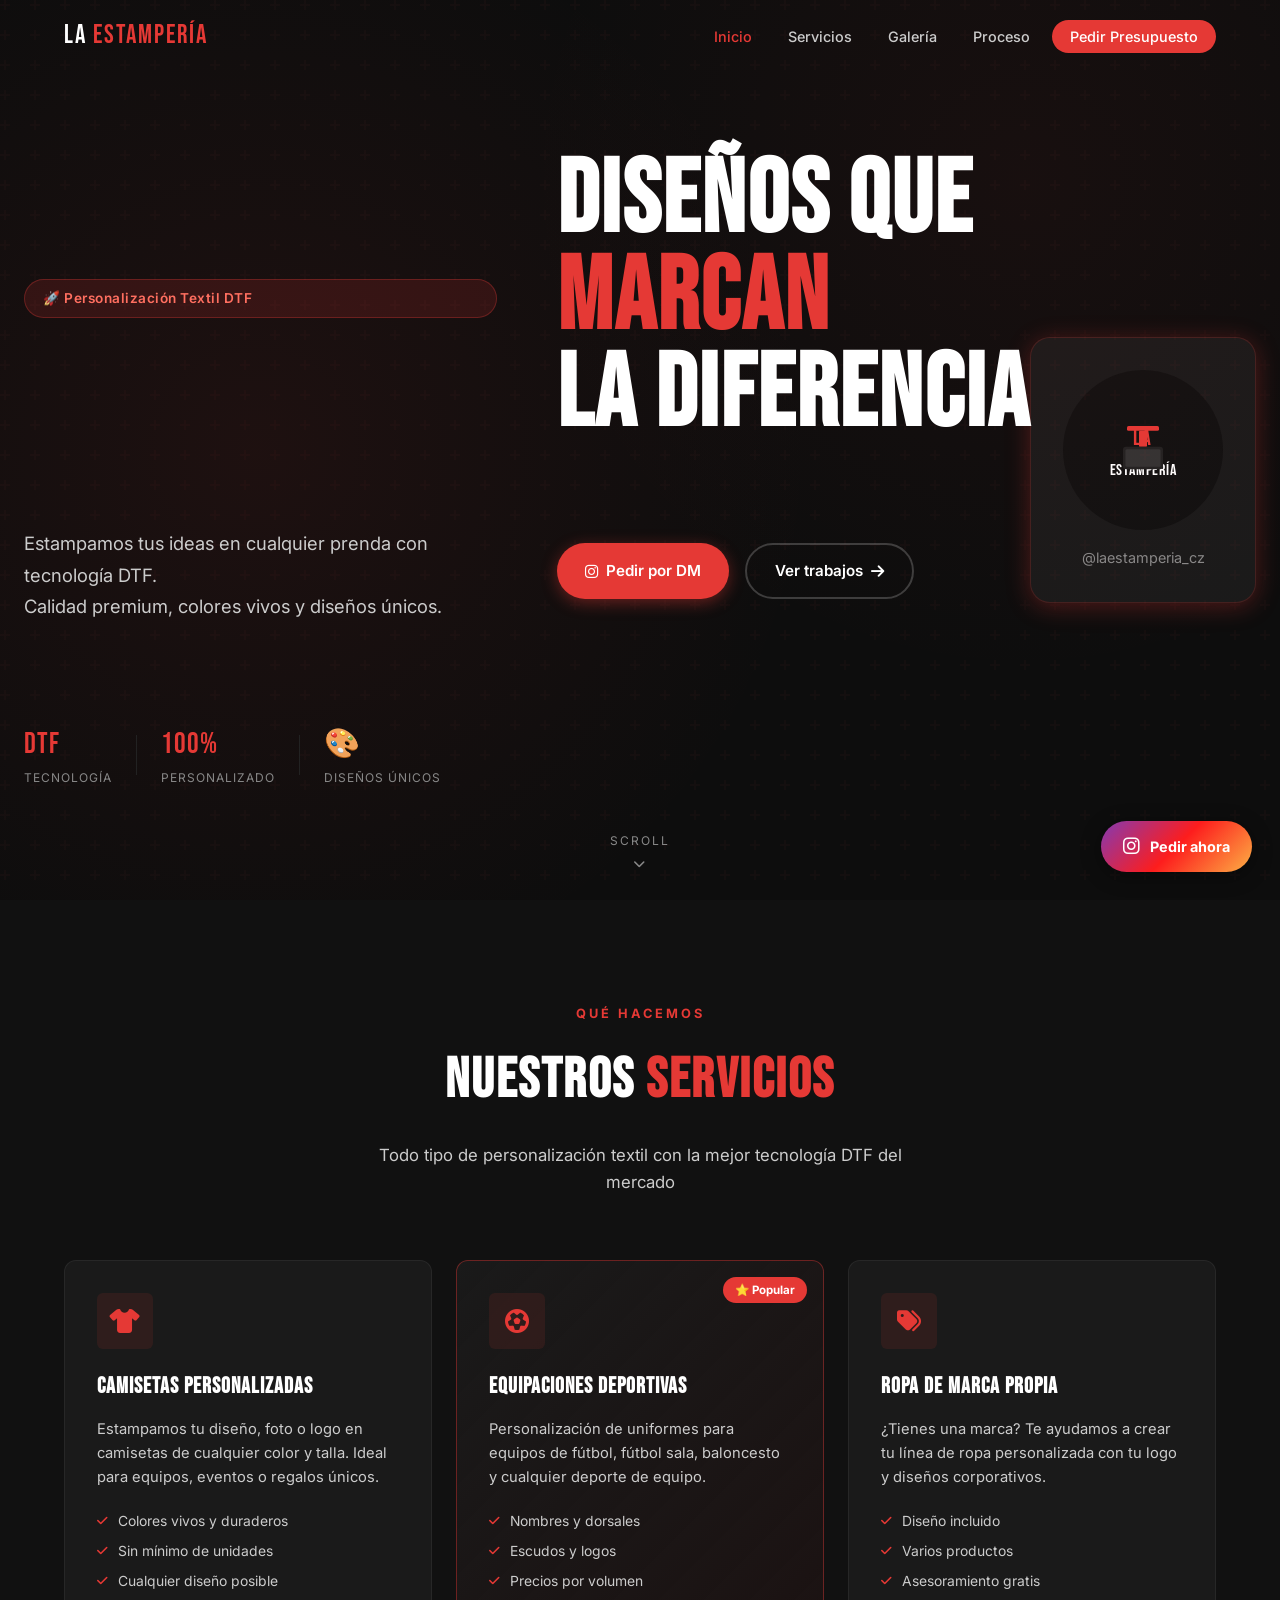
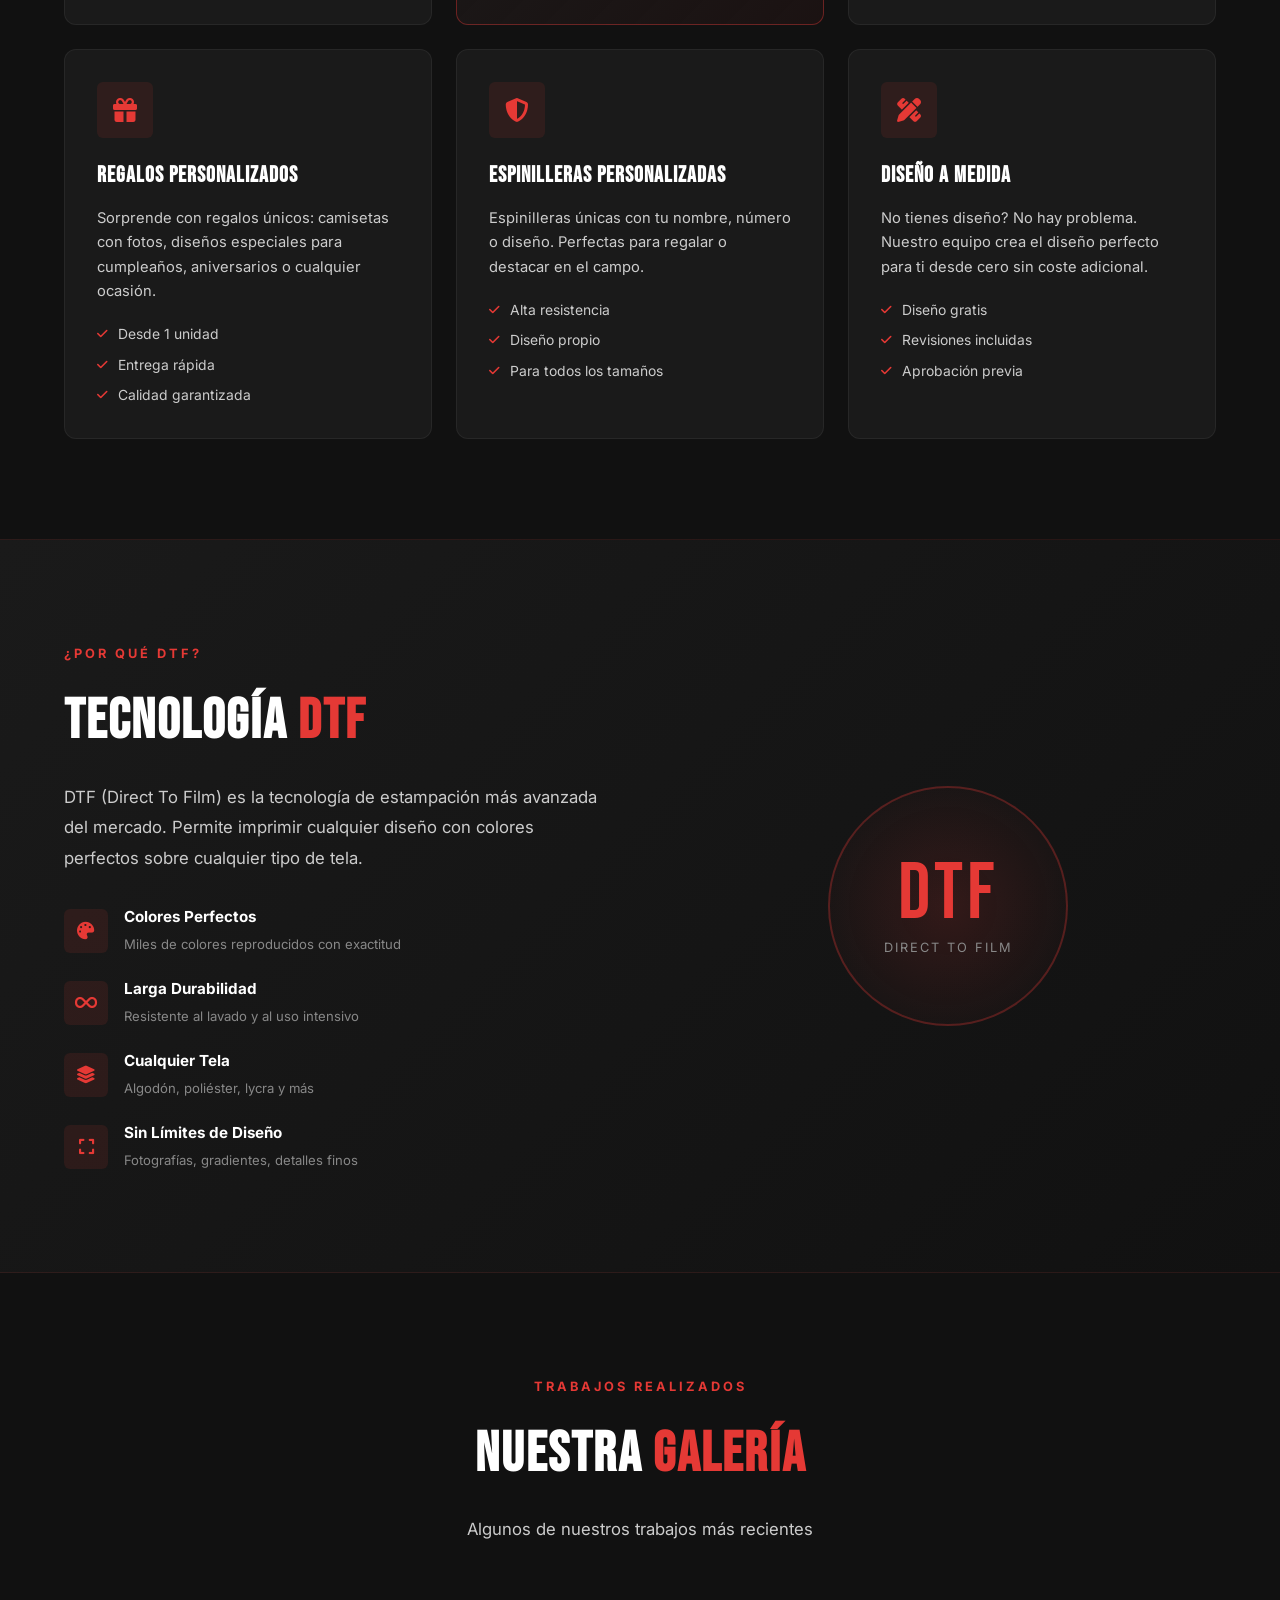
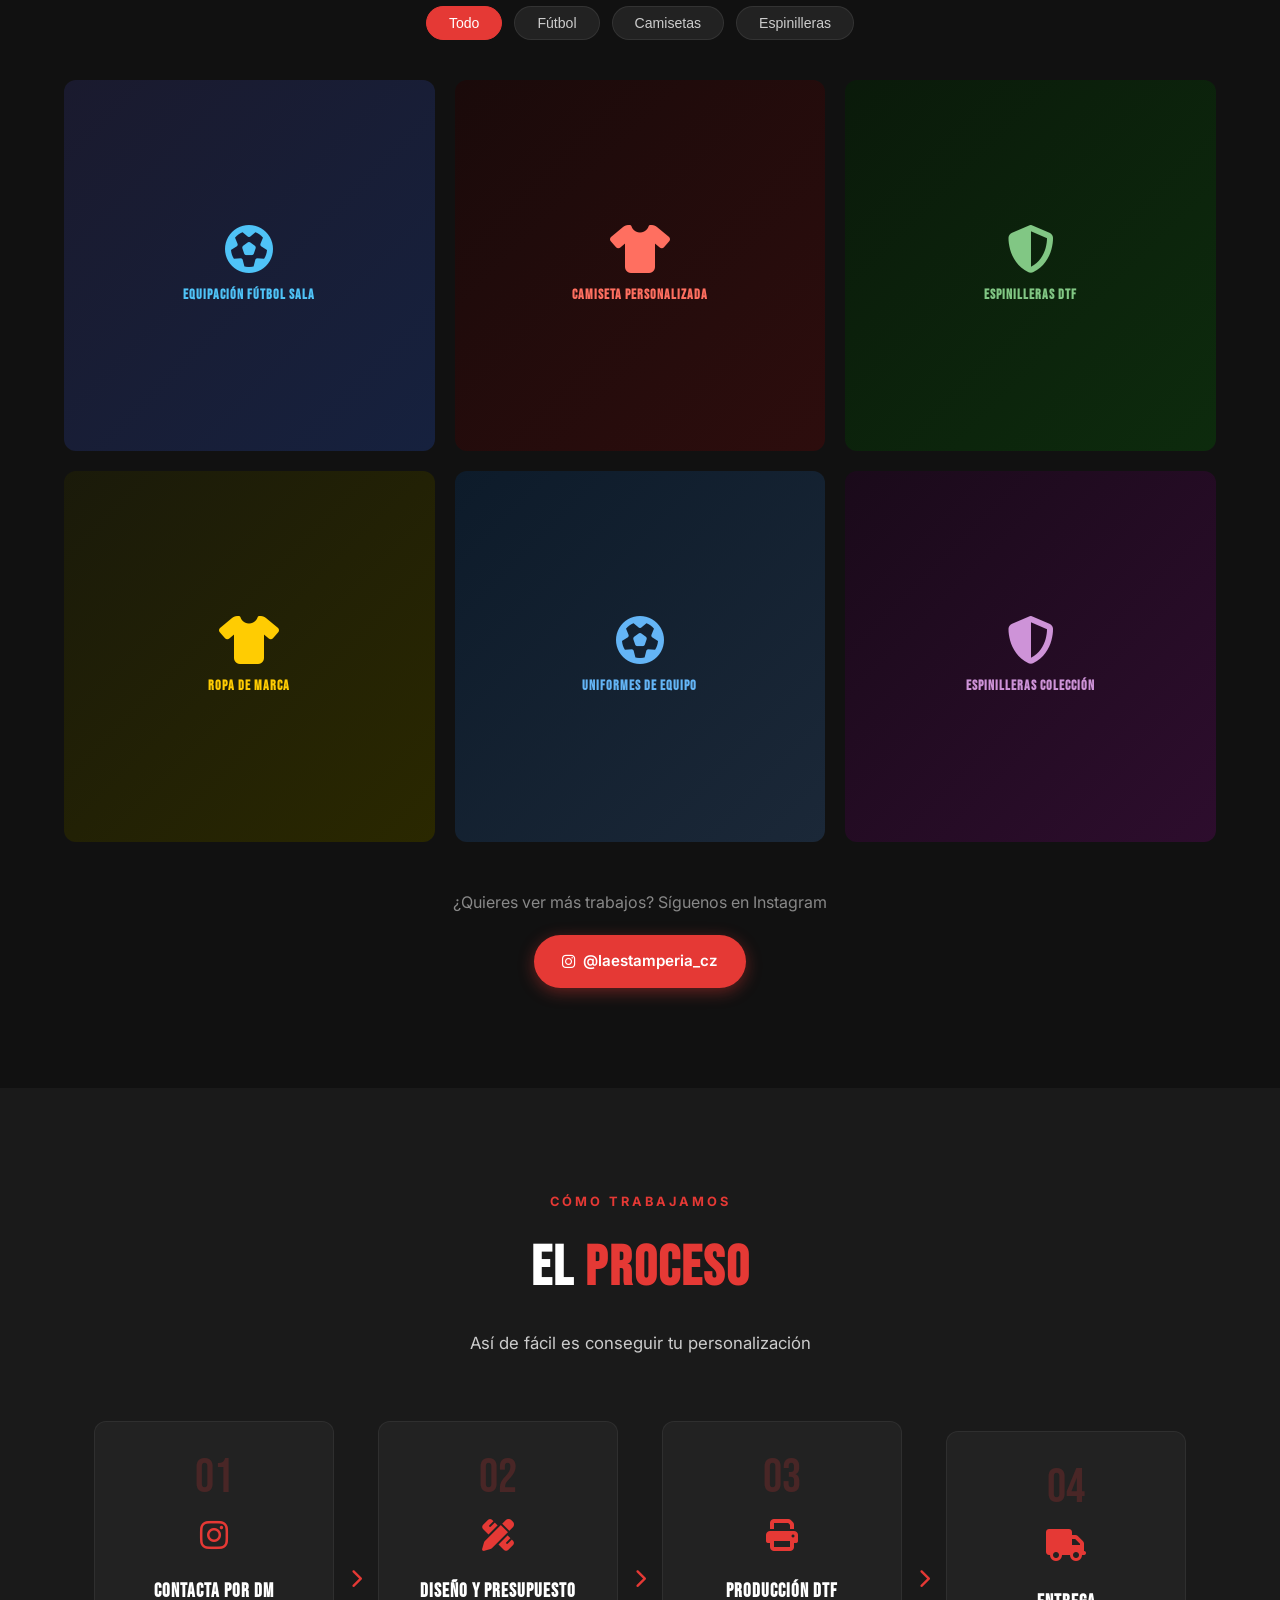
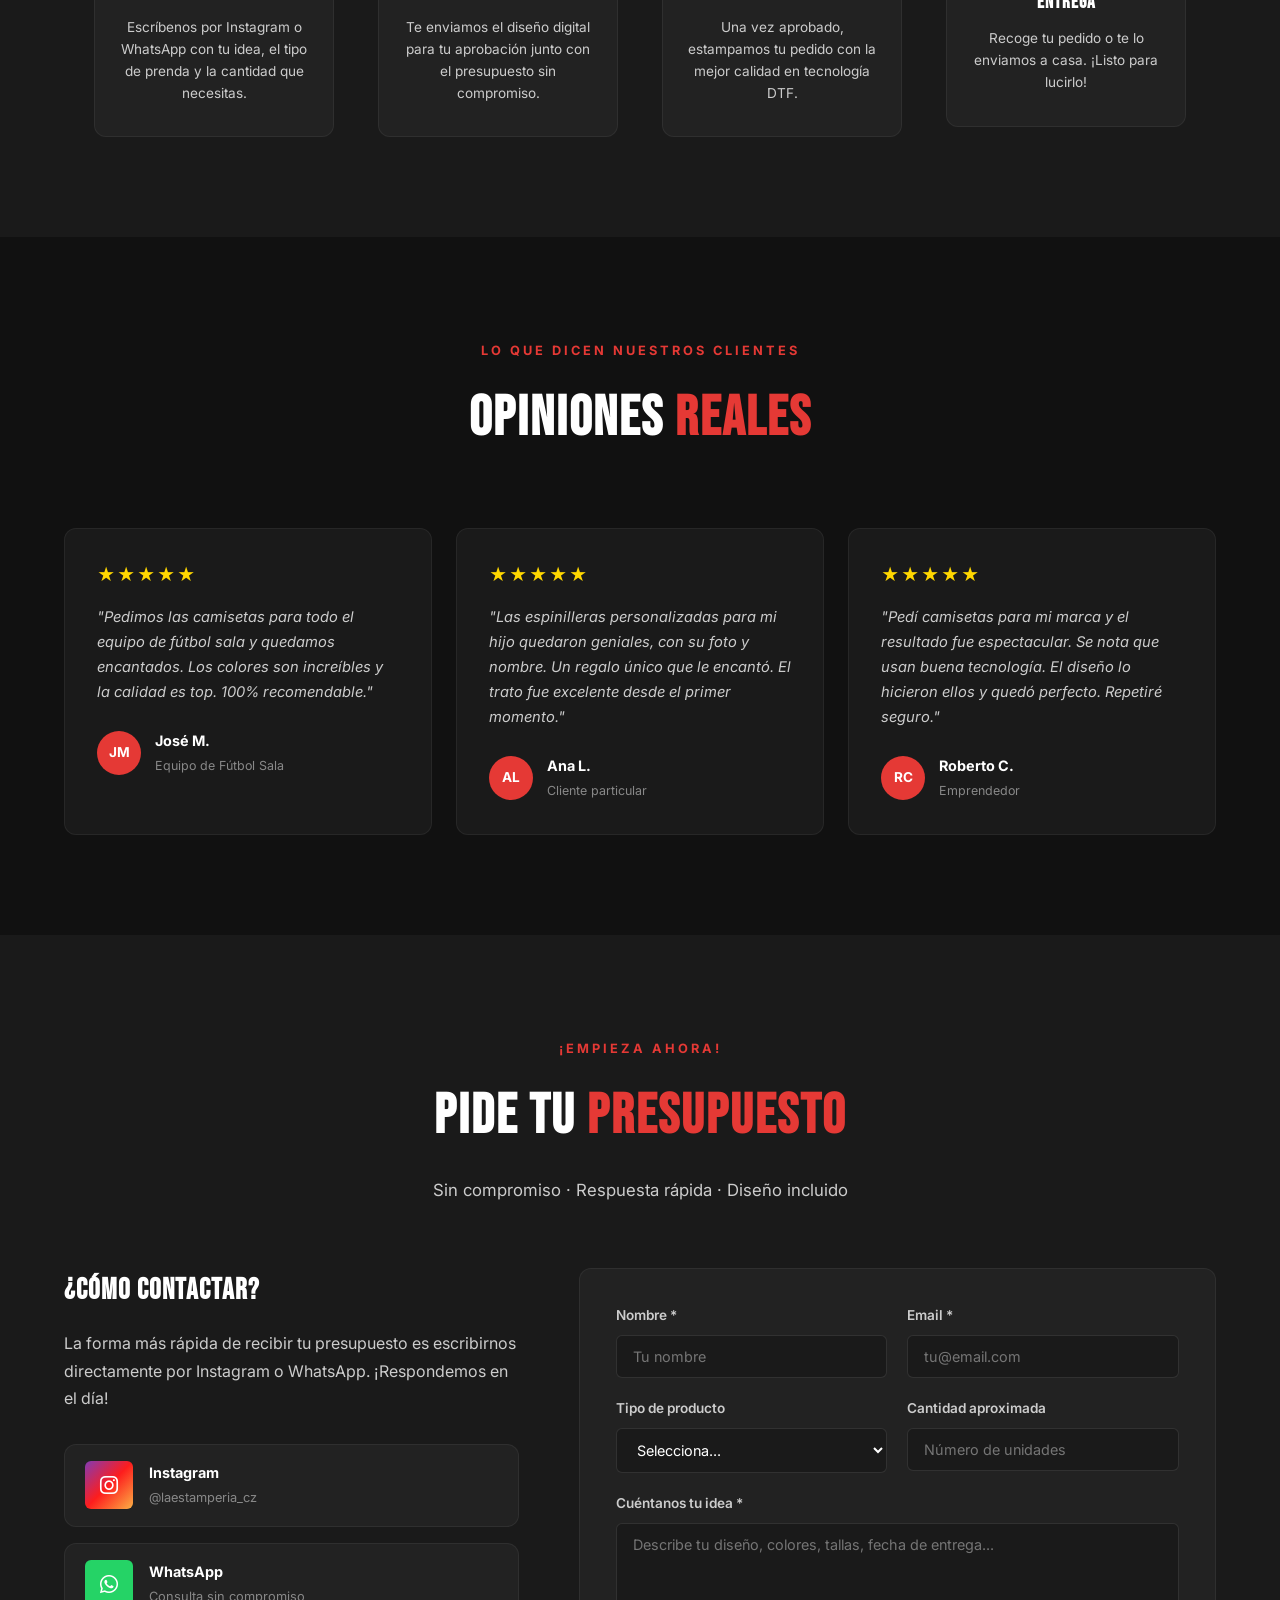
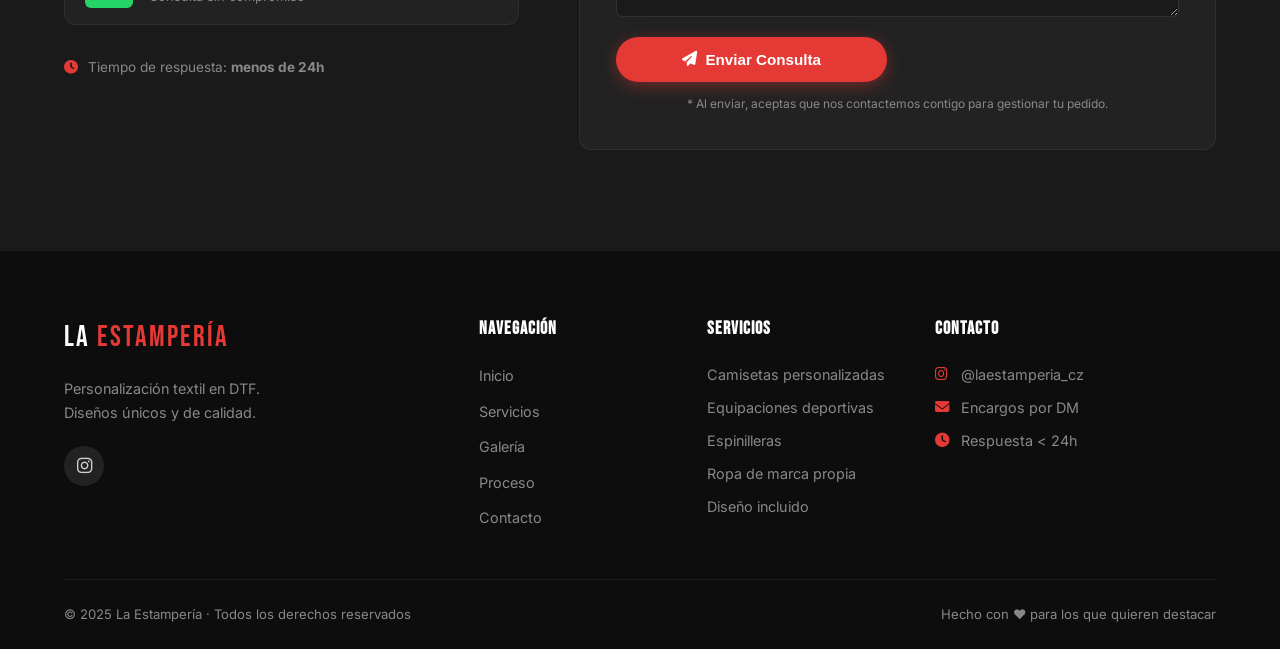
==== index.html @ 4d7f0d62 "feat: create La Estampería website - Landing page completa de una sola página para La Estampería (@l" ====
<!DOCTYPE html>
<html lang="es">
<head>
  <meta charset="UTF-8" />
  <meta name="viewport" content="width=device-width, initial-scale=1.0" />
  <meta name="description" content="La Estampería – Personalización textil en DTF. Diseños únicos y de calidad. Camisetas, ropa deportiva, equipaciones de fútbol y mucho más." />
  <meta name="keywords" content="estampería, DTF, personalización textil, camisetas personalizadas, fútbol, ropa personalizada" />
  <title>LA ESTAMPERÍA | Personalización Textil DTF</title>

  <!-- Google Fonts -->
  <link rel="preconnect" href="https://fonts.googleapis.com" />
  <link rel="preconnect" href="https://fonts.gstatic.com" crossorigin />
  <link href="https://fonts.googleapis.com/css2?family=Bebas+Neue&family=Inter:wght@300;400;500;600;700&display=swap" rel="stylesheet" />

  <!-- Font Awesome -->
  <link rel="stylesheet" href="https://cdnjs.cloudflare.com/ajax/libs/font-awesome/6.5.0/css/all.min.css" />

  <link rel="stylesheet" href="styles.css" />
</head>
<body>

  <!-- ========== NAVBAR ========== -->
  <nav class="navbar" id="navbar">
    <div class="nav-container">
      <a href="#inicio" class="nav-logo">
        <span class="logo-text">LA <span class="accent">ESTAMPERÍA</span></span>
      </a>
      <ul class="nav-menu" id="nav-menu">
        <li><a href="#inicio" class="nav-link">Inicio</a></li>
        <li><a href="#servicios" class="nav-link">Servicios</a></li>
        <li><a href="#galeria" class="nav-link">Galería</a></li>
        <li><a href="#proceso" class="nav-link">Proceso</a></li>
        <li><a href="#contacto" class="nav-link btn-nav">Pedir Presupuesto</a></li>
      </ul>
      <button class="hamburger" id="hamburger" aria-label="Abrir menú">
        <span></span><span></span><span></span>
      </button>
    </div>
  </nav>

  <!-- ========== HERO ========== -->
  <section class="hero" id="inicio">
    <div class="hero-bg-pattern"></div>
    <div class="hero-content">
      <div class="hero-badge">🚀 Personalización Textil DTF</div>
      <h1 class="hero-title">
        DISEÑOS QUE<br />
        <span class="accent">MARCAN</span><br />
        LA DIFERENCIA
      </h1>
      <p class="hero-subtitle">
        Estampamos tus ideas en cualquier prenda con tecnología DTF.<br />
        Calidad premium, colores vivos y diseños únicos.
      </p>
      <div class="hero-cta">
        <a href="#contacto" class="btn btn-primary">
          <i class="fab fa-instagram"></i> Pedir por DM
        </a>
        <a href="#galeria" class="btn btn-outline">
          Ver trabajos <i class="fas fa-arrow-right"></i>
        </a>
      </div>
      <div class="hero-stats">
        <div class="stat">
          <span class="stat-num">DTF</span>
          <span class="stat-label">Tecnología</span>
        </div>
        <div class="stat-divider"></div>
        <div class="stat">
          <span class="stat-num">100%</span>
          <span class="stat-label">Personalizado</span>
        </div>
        <div class="stat-divider"></div>
        <div class="stat">
          <span class="stat-num">🎨</span>
          <span class="stat-label">Diseños únicos</span>
        </div>
      </div>
    </div>
    <div class="hero-visual">
      <div class="hero-card">
        <div class="hero-logo-big">
          <svg viewBox="0 0 200 200" xmlns="http://www.w3.org/2000/svg" class="logo-svg">
            <rect width="200" height="200" rx="100" fill="#111"/>
            <text x="50%" y="42%" dominant-baseline="middle" text-anchor="middle" font-family="Bebas Neue, sans-serif" font-size="28" fill="#e53935" letter-spacing="2">LA</text>
            <text x="50%" y="62%" dominant-baseline="middle" text-anchor="middle" font-family="Bebas Neue, sans-serif" font-size="20" fill="#ffffff" letter-spacing="1">ESTAMPERÍA</text>
            <!-- Press icon -->
            <rect x="80" y="70" width="40" height="6" rx="2" fill="#e53935"/>
            <rect x="95" y="76" width="10" height="20" rx="1" fill="#e53935"/>
            <rect x="75" y="96" width="50" height="28" rx="4" fill="#222"/>
            <rect x="78" y="99" width="44" height="22" rx="2" fill="#333"/>
          </svg>
        </div>
        <p class="hero-card-text">@laestamperia_cz</p>
      </div>
    </div>
    <div class="hero-scroll">
      <span>Scroll</span>
      <i class="fas fa-chevron-down"></i>
    </div>
  </section>

  <!-- ========== SERVICIOS ========== -->
  <section class="section" id="servicios">
    <div class="container">
      <div class="section-header">
        <span class="section-tag">Qué hacemos</span>
        <h2 class="section-title">Nuestros <span class="accent">Servicios</span></h2>
        <p class="section-subtitle">Todo tipo de personalización textil con la mejor tecnología DTF del mercado</p>
      </div>

      <div class="services-grid">

        <div class="service-card">
          <div class="service-icon">
            <i class="fas fa-tshirt"></i>
          </div>
          <h3>Camisetas Personalizadas</h3>
          <p>Estampamos tu diseño, foto o logo en camisetas de cualquier color y talla. Ideal para equipos, eventos o regalos únicos.</p>
          <ul class="service-features">
            <li><i class="fas fa-check"></i> Colores vivos y duraderos</li>
            <li><i class="fas fa-check"></i> Sin mínimo de unidades</li>
            <li><i class="fas fa-check"></i> Cualquier diseño posible</li>
          </ul>
        </div>

        <div class="service-card featured">
          <div class="service-badge">⭐ Popular</div>
          <div class="service-icon">
            <i class="fas fa-futbol"></i>
          </div>
          <h3>Equipaciones Deportivas</h3>
          <p>Personalización de uniformes para equipos de fútbol, fútbol sala, baloncesto y cualquier deporte de equipo.</p>
          <ul class="service-features">
            <li><i class="fas fa-check"></i> Nombres y dorsales</li>
            <li><i class="fas fa-check"></i> Escudos y logos</li>
            <li><i class="fas fa-check"></i> Precios por volumen</li>
          </ul>
        </div>

        <div class="service-card">
          <div class="service-icon">
            <i class="fas fa-tags"></i>
          </div>
          <h3>Ropa de Marca Propia</h3>
          <p>¿Tienes una marca? Te ayudamos a crear tu línea de ropa personalizada con tu logo y diseños corporativos.</p>
          <ul class="service-features">
            <li><i class="fas fa-check"></i> Diseño incluido</li>
            <li><i class="fas fa-check"></i> Varios productos</li>
            <li><i class="fas fa-check"></i> Asesoramiento gratis</li>
          </ul>
        </div>

        <div class="service-card">
          <div class="service-icon">
            <i class="fas fa-gift"></i>
          </div>
          <h3>Regalos Personalizados</h3>
          <p>Sorprende con regalos únicos: camisetas con fotos, diseños especiales para cumpleaños, aniversarios o cualquier ocasión.</p>
          <ul class="service-features">
            <li><i class="fas fa-check"></i> Desde 1 unidad</li>
            <li><i class="fas fa-check"></i> Entrega rápida</li>
            <li><i class="fas fa-check"></i> Calidad garantizada</li>
          </ul>
        </div>

        <div class="service-card">
          <div class="service-icon">
            <i class="fas fa-shield-halved"></i>
          </div>
          <h3>Espinilleras Personalizadas</h3>
          <p>Espinilleras únicas con tu nombre, número o diseño. Perfectas para regalar o destacar en el campo.</p>
          <ul class="service-features">
            <li><i class="fas fa-check"></i> Alta resistencia</li>
            <li><i class="fas fa-check"></i> Diseño propio</li>
            <li><i class="fas fa-check"></i> Para todos los tamaños</li>
          </ul>
        </div>

        <div class="service-card">
          <div class="service-icon">
            <i class="fas fa-pencil-ruler"></i>
          </div>
          <h3>Diseño a Medida</h3>
          <p>No tienes diseño? No hay problema. Nuestro equipo crea el diseño perfecto para ti desde cero sin coste adicional.</p>
          <ul class="service-features">
            <li><i class="fas fa-check"></i> Diseño gratis</li>
            <li><i class="fas fa-check"></i> Revisiones incluidas</li>
            <li><i class="fas fa-check"></i> Aprobación previa</li>
          </ul>
        </div>

      </div>
    </div>
  </section>

  <!-- ========== TECNOLOGÍA DTF ========== -->
  <section class="dtf-section">
    <div class="container">
      <div class="dtf-content">
        <div class="dtf-text">
          <span class="section-tag">¿Por qué DTF?</span>
          <h2 class="section-title">Tecnología <span class="accent">DTF</span></h2>
          <p>DTF (Direct To Film) es la tecnología de estampación más avanzada del mercado. Permite imprimir cualquier diseño con colores perfectos sobre cualquier tipo de tela.</p>
          <div class="dtf-features">
            <div class="dtf-feature">
              <i class="fas fa-palette"></i>
              <div>
                <strong>Colores Perfectos</strong>
                <span>Miles de colores reproducidos con exactitud</span>
              </div>
            </div>
            <div class="dtf-feature">
              <i class="fas fa-infinity"></i>
              <div>
                <strong>Larga Durabilidad</strong>
                <span>Resistente al lavado y al uso intensivo</span>
              </div>
            </div>
            <div class="dtf-feature">
              <i class="fas fa-layer-group"></i>
              <div>
                <strong>Cualquier Tela</strong>
                <span>Algodón, poliéster, lycra y más</span>
              </div>
            </div>
            <div class="dtf-feature">
              <i class="fas fa-expand"></i>
              <div>
                <strong>Sin Límites de Diseño</strong>
                <span>Fotografías, gradientes, detalles finos</span>
              </div>
            </div>
          </div>
        </div>
        <div class="dtf-visual">
          <div class="dtf-badge-large">
            <span class="dtf-acronym">DTF</span>
            <span class="dtf-full">Direct To Film</span>
          </div>
        </div>
      </div>
    </div>
  </section>

  <!-- ========== GALERÍA ========== -->
  <section class="section" id="galeria">
    <div class="container">
      <div class="section-header">
        <span class="section-tag">Trabajos realizados</span>
        <h2 class="section-title">Nuestra <span class="accent">Galería</span></h2>
        <p class="section-subtitle">Algunos de nuestros trabajos más recientes</p>
      </div>

      <div class="gallery-filters">
        <button class="filter-btn active" data-filter="all">Todo</button>
        <button class="filter-btn" data-filter="futbol">Fútbol</button>
        <button class="filter-btn" data-filter="camisetas">Camisetas</button>
        <button class="filter-btn" data-filter="espi">Espinilleras</button>
      </div>

      <div class="gallery-grid" id="gallery-grid">

        <div class="gallery-item" data-category="futbol">
          <div class="gallery-placeholder futbol-1">
            <i class="fas fa-futbol"></i>
            <span>Equipación Fútbol Sala</span>
          </div>
          <div class="gallery-overlay">
            <p>Equipación completa personalizada</p>
          </div>
        </div>

        <div class="gallery-item" data-category="camisetas">
          <div class="gallery-placeholder camiseta-1">
            <i class="fas fa-tshirt"></i>
            <span>Camiseta Personalizada</span>
          </div>
          <div class="gallery-overlay">
            <p>Diseño a medida del cliente</p>
          </div>
        </div>

        <div class="gallery-item" data-category="espi">
          <div class="gallery-placeholder espi-1">
            <i class="fas fa-shield-halved"></i>
            <span>Espinilleras DTF</span>
          </div>
          <div class="gallery-overlay">
            <p>Espinilleras con foto personalizada</p>
          </div>
        </div>

        <div class="gallery-item" data-category="camisetas">
          <div class="gallery-placeholder camiseta-2">
            <i class="fas fa-tshirt"></i>
            <span>Ropa de Marca</span>
          </div>
          <div class="gallery-overlay">
            <p>Línea de ropa propia</p>
          </div>
        </div>

        <div class="gallery-item" data-category="futbol">
          <div class="gallery-placeholder futbol-2">
            <i class="fas fa-futbol"></i>
            <span>Uniformes de Equipo</span>
          </div>
          <div class="gallery-overlay">
            <p>Uniformes con nombre y número</p>
          </div>
        </div>

        <div class="gallery-item" data-category="espi">
          <div class="gallery-placeholder espi-2">
            <i class="fas fa-shield-halved"></i>
            <span>Espinilleras Colección</span>
          </div>
          <div class="gallery-overlay">
            <p>Colección especial personalizada</p>
          </div>
        </div>

      </div>

      <div class="gallery-cta">
        <p>¿Quieres ver más trabajos? Síguenos en Instagram</p>
        <a href="https://www.instagram.com/laestamperia_cz" target="_blank" rel="noopener" class="btn btn-primary">
          <i class="fab fa-instagram"></i> @laestamperia_cz
        </a>
      </div>
    </div>
  </section>

  <!-- ========== PROCESO ========== -->
  <section class="section section-dark" id="proceso">
    <div class="container">
      <div class="section-header">
        <span class="section-tag">Cómo trabajamos</span>
        <h2 class="section-title">El <span class="accent">Proceso</span></h2>
        <p class="section-subtitle">Así de fácil es conseguir tu personalización</p>
      </div>

      <div class="process-steps">
        <div class="process-step">
          <div class="step-number">01</div>
          <div class="step-icon"><i class="fab fa-instagram"></i></div>
          <h3>Contacta por DM</h3>
          <p>Escríbenos por Instagram o WhatsApp con tu idea, el tipo de prenda y la cantidad que necesitas.</p>
        </div>
        <div class="process-arrow"><i class="fas fa-chevron-right"></i></div>
        <div class="process-step">
          <div class="step-number">02</div>
          <div class="step-icon"><i class="fas fa-pencil-ruler"></i></div>
          <h3>Diseño y Presupuesto</h3>
          <p>Te enviamos el diseño digital para tu aprobación junto con el presupuesto sin compromiso.</p>
        </div>
        <div class="process-arrow"><i class="fas fa-chevron-right"></i></div>
        <div class="process-step">
          <div class="step-number">03</div>
          <div class="step-icon"><i class="fas fa-print"></i></div>
          <h3>Producción DTF</h3>
          <p>Una vez aprobado, estampamos tu pedido con la mejor calidad en tecnología DTF.</p>
        </div>
        <div class="process-arrow"><i class="fas fa-chevron-right"></i></div>
        <div class="process-step">
          <div class="step-number">04</div>
          <div class="step-icon"><i class="fas fa-truck"></i></div>
          <h3>Entrega</h3>
          <p>Recoge tu pedido o te lo enviamos a casa. ¡Listo para lucirlo!</p>
        </div>
      </div>
    </div>
  </section>

  <!-- ========== TESTIMONIOS ========== -->
  <section class="section" id="testimonios">
    <div class="container">
      <div class="section-header">
        <span class="section-tag">Lo que dicen nuestros clientes</span>
        <h2 class="section-title">Opiniones <span class="accent">Reales</span></h2>
      </div>

      <div class="testimonials-grid">
        <div class="testimonial-card">
          <div class="stars">★★★★★</div>
          <p>"Pedimos las camisetas para todo el equipo de fútbol sala y quedamos encantados. Los colores son increíbles y la calidad es top. 100% recomendable."</p>
          <div class="testimonial-author">
            <div class="author-avatar">JM</div>
            <div>
              <strong>José M.</strong>
              <span>Equipo de Fútbol Sala</span>
            </div>
          </div>
        </div>
        <div class="testimonial-card">
          <div class="stars">★★★★★</div>
          <p>"Las espinilleras personalizadas para mi hijo quedaron geniales, con su foto y nombre. Un regalo único que le encantó. El trato fue excelente desde el primer momento."</p>
          <div class="testimonial-author">
            <div class="author-avatar">AL</div>
            <div>
              <strong>Ana L.</strong>
              <span>Cliente particular</span>
            </div>
          </div>
        </div>
        <div class="testimonial-card">
          <div class="stars">★★★★★</div>
          <p>"Pedí camisetas para mi marca y el resultado fue espectacular. Se nota que usan buena tecnología. El diseño lo hicieron ellos y quedó perfecto. Repetiré seguro."</p>
          <div class="testimonial-author">
            <div class="author-avatar">RC</div>
            <div>
              <strong>Roberto C.</strong>
              <span>Emprendedor</span>
            </div>
          </div>
        </div>
      </div>
    </div>
  </section>

  <!-- ========== CONTACTO ========== -->
  <section class="section section-dark contact-section" id="contacto">
    <div class="container">
      <div class="section-header">
        <span class="section-tag">¡Empieza ahora!</span>
        <h2 class="section-title">Pide tu <span class="accent">Presupuesto</span></h2>
        <p class="section-subtitle">Sin compromiso · Respuesta rápida · Diseño incluido</p>
      </div>

      <div class="contact-grid">
        <div class="contact-info">
          <h3>¿Cómo contactar?</h3>
          <p>La forma más rápida de recibir tu presupuesto es escribirnos directamente por Instagram o WhatsApp. ¡Respondemos en el día!</p>

          <div class="contact-methods">
            <a href="https://www.instagram.com/laestamperia_cz" target="_blank" rel="noopener" class="contact-method">
              <div class="contact-icon instagram-icon">
                <i class="fab fa-instagram"></i>
              </div>
              <div>
                <strong>Instagram</strong>
                <span>@laestamperia_cz</span>
              </div>
            </a>

            <a href="https://wa.me/?text=Hola%2C%20me%20interesa%20un%20presupuesto%20para%20personalización%20textil" target="_blank" rel="noopener" class="contact-method">
              <div class="contact-icon whatsapp-icon">
                <i class="fab fa-whatsapp"></i>
              </div>
              <div>
                <strong>WhatsApp</strong>
                <span>Consulta sin compromiso</span>
              </div>
            </a>
          </div>

          <div class="contact-note">
            <i class="fas fa-clock"></i>
            <p>Tiempo de respuesta: <strong>menos de 24h</strong></p>
          </div>
        </div>

        <div class="contact-form-wrapper">
          <form class="contact-form" id="contact-form" novalidate>
            <div class="form-group">
              <label for="nombre">Nombre *</label>
              <input type="text" id="nombre" name="nombre" placeholder="Tu nombre" required />
            </div>
            <div class="form-group">
              <label for="email">Email *</label>
              <input type="email" id="email" name="email" placeholder="tu@email.com" required />
            </div>
            <div class="form-group">
              <label for="producto">Tipo de producto</label>
              <select id="producto" name="producto">
                <option value="">Selecciona...</option>
                <option value="camisetas">Camisetas</option>
                <option value="equipacion">Equipación deportiva</option>
                <option value="espinilleras">Espinilleras</option>
                <option value="marca">Ropa de marca propia</option>
                <option value="regalo">Regalo personalizado</option>
                <option value="otro">Otro</option>
              </select>
            </div>
            <div class="form-group">
              <label for="cantidad">Cantidad aproximada</label>
              <input type="number" id="cantidad" name="cantidad" placeholder="Número de unidades" min="1" />
            </div>
            <div class="form-group full-width">
              <label for="mensaje">Cuéntanos tu idea *</label>
              <textarea id="mensaje" name="mensaje" rows="4" placeholder="Describe tu diseño, colores, tallas, fecha de entrega..." required></textarea>
            </div>
            <button type="submit" class="btn btn-primary full-width">
              <i class="fas fa-paper-plane"></i> Enviar Consulta
            </button>
            <p class="form-note">* Al enviar, aceptas que nos contactemos contigo para gestionar tu pedido.</p>
          </form>
          <div class="form-success hidden" id="form-success">
            <i class="fas fa-check-circle"></i>
            <h3>¡Mensaje enviado!</h3>
            <p>Te responderemos en menos de 24 horas. También puedes contactarnos directamente por Instagram: <strong>@laestamperia_cz</strong></p>
          </div>
        </div>
      </div>
    </div>
  </section>

  <!-- ========== FOOTER ========== -->
  <footer class="footer">
    <div class="container">
      <div class="footer-content">
        <div class="footer-brand">
          <span class="logo-text footer-logo">LA <span class="accent">ESTAMPERÍA</span></span>
          <p>Personalización textil en DTF.<br />Diseños únicos y de calidad.</p>
          <div class="footer-social">
            <a href="https://www.instagram.com/laestamperia_cz" target="_blank" rel="noopener" aria-label="Instagram">
              <i class="fab fa-instagram"></i>
            </a>
          </div>
        </div>
        <div class="footer-links">
          <h4>Navegación</h4>
          <ul>
            <li><a href="#inicio">Inicio</a></li>
            <li><a href="#servicios">Servicios</a></li>
            <li><a href="#galeria">Galería</a></li>
            <li><a href="#proceso">Proceso</a></li>
            <li><a href="#contacto">Contacto</a></li>
          </ul>
        </div>
        <div class="footer-services">
          <h4>Servicios</h4>
          <ul>
            <li>Camisetas personalizadas</li>
            <li>Equipaciones deportivas</li>
            <li>Espinilleras</li>
            <li>Ropa de marca propia</li>
            <li>Diseño incluido</li>
          </ul>
        </div>
        <div class="footer-contact-info">
          <h4>Contacto</h4>
          <p><i class="fab fa-instagram"></i> @laestamperia_cz</p>
          <p><i class="fas fa-envelope"></i> Encargos por DM</p>
          <p><i class="fas fa-clock"></i> Respuesta &lt; 24h</p>
        </div>
      </div>
      <div class="footer-bottom">
        <p>&copy; 2025 La Estampería · Todos los derechos reservados</p>
        <p>Hecho con ❤️ para los que quieren destacar</p>
      </div>
    </div>
  </footer>

  <!-- ========== FLOAT BUTTON ========== -->
  <a href="https://www.instagram.com/laestamperia_cz" target="_blank" rel="noopener" class="float-ig" aria-label="Contactar por Instagram">
    <i class="fab fa-instagram"></i>
    <span>Pedir ahora</span>
  </a>

  <script src="script.js"></script>
</body>
</html>
---- styles.css ----
/* ============================================
   LA ESTAMPERÍA – Estilos principales
   Paleta: Negro #111, Rojo #e53935, Blanco #fff
   ============================================ */

*, *::before, *::after {
  box-sizing: border-box;
  margin: 0;
  padding: 0;
}

:root {
  --red: #e53935;
  --red-dark: #b71c1c;
  --red-light: #ff6f60;
  --black: #0d0d0d;
  --dark: #111111;
  --dark2: #1a1a1a;
  --dark3: #222222;
  --gray: #888888;
  --gray-light: #cccccc;
  --white: #ffffff;
  --off-white: #f5f5f5;

  --font-display: 'Bebas Neue', sans-serif;
  --font-body: 'Inter', sans-serif;

  --shadow: 0 4px 24px rgba(0, 0, 0, 0.4);
  --shadow-red: 0 4px 24px rgba(229, 57, 53, 0.3);
  --radius: 12px;
  --radius-sm: 6px;
  --transition: 0.3s ease;
}

html {
  scroll-behavior: smooth;
  font-size: 16px;
}

body {
  font-family: var(--font-body);
  background: var(--dark);
  color: var(--white);
  line-height: 1.6;
  overflow-x: hidden;
}

/* ---- Helpers ---- */
.container {
  max-width: 1200px;
  margin: 0 auto;
  padding: 0 24px;
}

.accent { color: var(--red); }

.hidden { display: none !important; }

/* ============================================
   NAVBAR
   ============================================ */
.navbar {
  position: fixed;
  top: 0;
  left: 0;
  right: 0;
  z-index: 1000;
  padding: 16px 0;
  transition: background var(--transition), box-shadow var(--transition);
}

.navbar.scrolled {
  background: rgba(13, 13, 13, 0.97);
  box-shadow: 0 2px 20px rgba(0, 0, 0, 0.5);
  padding: 10px 0;
}

.nav-container {
  max-width: 1200px;
  margin: 0 auto;
  padding: 0 24px;
  display: flex;
  align-items: center;
  justify-content: space-between;
}

.nav-logo {
  text-decoration: none;
}

.logo-text {
  font-family: var(--font-display);
  font-size: 1.6rem;
  color: var(--white);
  letter-spacing: 2px;
}

.nav-menu {
  list-style: none;
  display: flex;
  align-items: center;
  gap: 8px;
}

.nav-link {
  text-decoration: none;
  color: var(--gray-light);
  font-size: 0.9rem;
  font-weight: 500;
  padding: 8px 14px;
  border-radius: var(--radius-sm);
  transition: color var(--transition);
}

.nav-link:hover { color: var(--white); }

.btn-nav {
  background: var(--red);
  color: var(--white) !important;
  padding: 8px 18px;
  border-radius: 50px;
  transition: background var(--transition), transform var(--transition) !important;
}

.btn-nav:hover {
  background: var(--red-dark) !important;
  transform: translateY(-1px);
}

.hamburger {
  display: none;
  flex-direction: column;
  gap: 5px;
  background: none;
  border: none;
  cursor: pointer;
  padding: 4px;
}

.hamburger span {
  width: 26px;
  height: 2px;
  background: var(--white);
  border-radius: 2px;
  transition: var(--transition);
}

/* ============================================
   HERO
   ============================================ */
.hero {
  min-height: 100vh;
  display: flex;
  align-items: center;
  position: relative;
  overflow: hidden;
  padding: 100px 24px 60px;
  background: var(--black);
}

.hero-bg-pattern {
  position: absolute;
  inset: 0;
  background-image:
    radial-gradient(circle at 20% 50%, rgba(229, 57, 53, 0.08) 0%, transparent 50%),
    radial-gradient(circle at 80% 20%, rgba(229, 57, 53, 0.05) 0%, transparent 40%);
  pointer-events: none;
}

.hero-bg-pattern::after {
  content: '';
  position: absolute;
  inset: 0;
  background-image: url("data:image/svg+xml,%3Csvg width='60' height='60' viewBox='0 0 60 60' xmlns='http://www.w3.org/2000/svg'%3E%3Cg fill='none' fill-rule='evenodd'%3E%3Cg fill='%23e53935' fill-opacity='0.03'%3E%3Cpath d='M36 34v-4h-2v4h-4v2h4v4h2v-4h4v-2h-4zm0-30V0h-2v4h-4v2h4v4h2V6h4V4h-4zM6 34v-4H4v4H0v2h4v4h2v-4h4v-2H6zM6 4V0H4v4H0v2h4v4h2V6h4V4H6z'/%3E%3C/g%3E%3C/g%3E%3C/svg%3E");
}

.hero-content {
  max-width: 1200px;
  margin: 0 auto;
  display: grid;
  grid-template-columns: 1fr auto;
  gap: 60px;
  align-items: center;
  width: 100%;
  position: relative;
  z-index: 1;
}

.hero-badge {
  display: inline-block;
  background: rgba(229, 57, 53, 0.15);
  border: 1px solid rgba(229, 57, 53, 0.3);
  color: var(--red-light);
  padding: 8px 18px;
  border-radius: 50px;
  font-size: 0.85rem;
  font-weight: 600;
  margin-bottom: 24px;
  letter-spacing: 0.5px;
}

.hero-title {
  font-family: var(--font-display);
  font-size: clamp(3.5rem, 8vw, 6.5rem);
  line-height: 0.95;
  letter-spacing: 2px;
  margin-bottom: 24px;
  color: var(--white);
}

.hero-subtitle {
  font-size: 1.15rem;
  color: var(--gray-light);
  margin-bottom: 40px;
  line-height: 1.7;
}

.hero-cta {
  display: flex;
  gap: 16px;
  flex-wrap: wrap;
  margin-bottom: 48px;
}

.hero-stats {
  display: flex;
  align-items: center;
  gap: 24px;
}

.stat {
  display: flex;
  flex-direction: column;
}

.stat-num {
  font-family: var(--font-display);
  font-size: 1.8rem;
  color: var(--red);
  letter-spacing: 1px;
}

.stat-label {
  font-size: 0.75rem;
  color: var(--gray);
  text-transform: uppercase;
  letter-spacing: 1px;
}

.stat-divider {
  width: 1px;
  height: 40px;
  background: var(--dark3);
}

/* Hero visual */
.hero-visual {
  display: flex;
  justify-content: center;
}

.hero-card {
  background: var(--dark2);
  border: 1px solid rgba(229, 57, 53, 0.2);
  border-radius: 20px;
  padding: 32px;
  text-align: center;
  box-shadow: var(--shadow-red);
  animation: float 4s ease-in-out infinite;
}

@keyframes float {
  0%, 100% { transform: translateY(0); }
  50% { transform: translateY(-12px); }
}

.hero-logo-big {
  width: 160px;
  height: 160px;
  margin: 0 auto 16px;
}

.logo-svg { width: 100%; height: 100%; }

.hero-card-text {
  font-size: 0.9rem;
  color: var(--gray);
}

/* Hero scroll */
.hero-scroll {
  position: absolute;
  bottom: 30px;
  left: 50%;
  transform: translateX(-50%);
  display: flex;
  flex-direction: column;
  align-items: center;
  gap: 8px;
  color: var(--gray);
  font-size: 0.75rem;
  letter-spacing: 2px;
  text-transform: uppercase;
  animation: bounce 2s infinite;
}

@keyframes bounce {
  0%, 100% { transform: translateX(-50%) translateY(0); }
  50% { transform: translateX(-50%) translateY(8px); }
}

/* ============================================
   BUTTONS
   ============================================ */
.btn {
  display: inline-flex;
  align-items: center;
  gap: 8px;
  padding: 14px 28px;
  border-radius: 50px;
  font-weight: 600;
  font-size: 0.95rem;
  text-decoration: none;
  cursor: pointer;
  border: none;
  transition: transform var(--transition), box-shadow var(--transition), background var(--transition);
}

.btn:hover { transform: translateY(-2px); }

.btn-primary {
  background: var(--red);
  color: var(--white);
  box-shadow: 0 4px 16px rgba(229, 57, 53, 0.4);
}

.btn-primary:hover {
  background: var(--red-dark);
  box-shadow: 0 6px 24px rgba(229, 57, 53, 0.5);
}

.btn-outline {
  background: transparent;
  color: var(--white);
  border: 2px solid rgba(255, 255, 255, 0.2);
}

.btn-outline:hover {
  border-color: var(--red);
  color: var(--red);
}

.full-width { width: 100%; justify-content: center; }

/* ============================================
   SECTIONS
   ============================================ */
.section {
  padding: 100px 0;
}

.section-dark {
  background: var(--dark2);
}

.section-header {
  text-align: center;
  margin-bottom: 64px;
}

.section-tag {
  display: inline-block;
  color: var(--red);
  font-size: 0.8rem;
  font-weight: 700;
  text-transform: uppercase;
  letter-spacing: 3px;
  margin-bottom: 12px;
}

.section-title {
  font-family: var(--font-display);
  font-size: clamp(2.2rem, 5vw, 3.5rem);
  letter-spacing: 2px;
  margin-bottom: 16px;
}

.section-subtitle {
  color: var(--gray-light);
  font-size: 1.05rem;
  max-width: 560px;
  margin: 0 auto;
}

/* ============================================
   SERVICES
   ============================================ */
.services-grid {
  display: grid;
  grid-template-columns: repeat(auto-fit, minmax(320px, 1fr));
  gap: 24px;
}

.service-card {
  background: var(--dark2);
  border: 1px solid rgba(255, 255, 255, 0.06);
  border-radius: var(--radius);
  padding: 32px;
  position: relative;
  transition: transform var(--transition), border-color var(--transition), box-shadow var(--transition);
}

.service-card:hover {
  transform: translateY(-4px);
  border-color: rgba(229, 57, 53, 0.3);
  box-shadow: var(--shadow-red);
}

.service-card.featured {
  border-color: rgba(229, 57, 53, 0.4);
  background: linear-gradient(135deg, var(--dark2), rgba(229, 57, 53, 0.05));
}

.service-badge {
  position: absolute;
  top: 16px;
  right: 16px;
  background: var(--red);
  color: var(--white);
  font-size: 0.72rem;
  font-weight: 700;
  padding: 4px 12px;
  border-radius: 50px;
}

.service-icon {
  width: 56px;
  height: 56px;
  background: rgba(229, 57, 53, 0.1);
  border-radius: var(--radius-sm);
  display: flex;
  align-items: center;
  justify-content: center;
  font-size: 1.5rem;
  color: var(--red);
  margin-bottom: 20px;
}

.service-card h3 {
  font-family: var(--font-display);
  font-size: 1.4rem;
  letter-spacing: 1px;
  margin-bottom: 12px;
}

.service-card p {
  color: var(--gray-light);
  font-size: 0.92rem;
  margin-bottom: 20px;
  line-height: 1.65;
}

.service-features {
  list-style: none;
  display: flex;
  flex-direction: column;
  gap: 8px;
}

.service-features li {
  display: flex;
  align-items: center;
  gap: 10px;
  font-size: 0.87rem;
  color: var(--gray-light);
}

.service-features .fa-check {
  color: var(--red);
  font-size: 0.75rem;
}

/* ============================================
   DTF SECTION
   ============================================ */
.dtf-section {
  background: linear-gradient(135deg, var(--dark2) 0%, var(--dark) 100%);
  padding: 100px 0;
  border-top: 1px solid rgba(229, 57, 53, 0.1);
  border-bottom: 1px solid rgba(229, 57, 53, 0.1);
}

.dtf-content {
  display: grid;
  grid-template-columns: 1fr 1fr;
  gap: 80px;
  align-items: center;
}

.dtf-text p {
  color: var(--gray-light);
  margin-bottom: 32px;
  line-height: 1.8;
  font-size: 1.05rem;
}

.dtf-features {
  display: flex;
  flex-direction: column;
  gap: 20px;
}

.dtf-feature {
  display: flex;
  align-items: center;
  gap: 16px;
}

.dtf-feature i {
  width: 44px;
  height: 44px;
  background: rgba(229, 57, 53, 0.1);
  border-radius: var(--radius-sm);
  display: flex;
  align-items: center;
  justify-content: center;
  font-size: 1.1rem;
  color: var(--red);
  flex-shrink: 0;
}

.dtf-feature strong {
  display: block;
  font-size: 0.95rem;
  margin-bottom: 2px;
}

.dtf-feature span {
  font-size: 0.82rem;
  color: var(--gray);
}

.dtf-visual {
  display: flex;
  justify-content: center;
  align-items: center;
}

.dtf-badge-large {
  width: 240px;
  height: 240px;
  border-radius: 50%;
  background: radial-gradient(circle, rgba(229, 57, 53, 0.15) 0%, rgba(229, 57, 53, 0.03) 70%);
  border: 2px solid rgba(229, 57, 53, 0.3);
  display: flex;
  flex-direction: column;
  align-items: center;
  justify-content: center;
  gap: 4px;
  animation: pulse-ring 3s ease-in-out infinite;
}

@keyframes pulse-ring {
  0%, 100% { box-shadow: 0 0 0 0 rgba(229, 57, 53, 0.2); }
  50% { box-shadow: 0 0 0 20px rgba(229, 57, 53, 0); }
}

.dtf-acronym {
  font-family: var(--font-display);
  font-size: 5rem;
  color: var(--red);
  letter-spacing: 4px;
  line-height: 1;
}

.dtf-full {
  font-size: 0.8rem;
  color: var(--gray);
  letter-spacing: 2px;
  text-transform: uppercase;
}

/* ============================================
   GALLERY
   ============================================ */
.gallery-filters {
  display: flex;
  gap: 12px;
  justify-content: center;
  margin-bottom: 40px;
  flex-wrap: wrap;
}

.filter-btn {
  background: var(--dark3);
  border: 1px solid rgba(255, 255, 255, 0.08);
  color: var(--gray-light);
  padding: 8px 22px;
  border-radius: 50px;
  cursor: pointer;
  font-size: 0.88rem;
  font-weight: 500;
  transition: all var(--transition);
}

.filter-btn:hover,
.filter-btn.active {
  background: var(--red);
  border-color: var(--red);
  color: var(--white);
}

.gallery-grid {
  display: grid;
  grid-template-columns: repeat(3, 1fr);
  gap: 20px;
  margin-bottom: 48px;
}

.gallery-item {
  position: relative;
  border-radius: var(--radius);
  overflow: hidden;
  aspect-ratio: 1;
  cursor: pointer;
  transition: transform var(--transition);
}

.gallery-item:hover { transform: scale(1.02); }

.gallery-item:hover .gallery-overlay {
  opacity: 1;
}

.gallery-placeholder {
  width: 100%;
  height: 100%;
  display: flex;
  flex-direction: column;
  align-items: center;
  justify-content: center;
  gap: 12px;
  font-size: 3rem;
  font-weight: 600;
}

.gallery-placeholder span {
  font-size: 0.85rem;
  font-family: var(--font-display);
  letter-spacing: 1px;
}

.futbol-1 { background: linear-gradient(135deg, #1a1a2e, #16213e); color: #4fc3f7; }
.futbol-2 { background: linear-gradient(135deg, #0d1b2a, #1b2838); color: #64b5f6; }
.camiseta-1 { background: linear-gradient(135deg, #1a0a0a, #2d0d0d); color: var(--red-light); }
.camiseta-2 { background: linear-gradient(135deg, #1a1a0a, #2a2800); color: #ffcc02; }
.espi-1 { background: linear-gradient(135deg, #0a1a0a, #0d2b0d); color: #81c784; }
.espi-2 { background: linear-gradient(135deg, #1a0a1a, #2d0d2d); color: #ce93d8; }

.gallery-overlay {
  position: absolute;
  inset: 0;
  background: rgba(229, 57, 53, 0.85);
  display: flex;
  align-items: center;
  justify-content: center;
  opacity: 0;
  transition: opacity var(--transition);
  padding: 20px;
  text-align: center;
}

.gallery-overlay p {
  font-family: var(--font-display);
  font-size: 1.1rem;
  letter-spacing: 1px;
}

.gallery-cta {
  text-align: center;
}

.gallery-cta p {
  color: var(--gray);
  margin-bottom: 20px;
}

/* ============================================
   PROCESS
   ============================================ */
.process-steps {
  display: flex;
  align-items: center;
  gap: 16px;
  flex-wrap: wrap;
  justify-content: center;
}

.process-step {
  background: var(--dark3);
  border: 1px solid rgba(255, 255, 255, 0.06);
  border-radius: var(--radius);
  padding: 32px 24px;
  text-align: center;
  flex: 1;
  min-width: 200px;
  max-width: 240px;
  transition: border-color var(--transition), transform var(--transition);
}

.process-step:hover {
  border-color: rgba(229, 57, 53, 0.3);
  transform: translateY(-4px);
}

.step-number {
  font-family: var(--font-display);
  font-size: 3rem;
  color: rgba(229, 57, 53, 0.2);
  line-height: 1;
  margin-bottom: 8px;
}

.step-icon {
  font-size: 2rem;
  color: var(--red);
  margin-bottom: 16px;
}

.process-step h3 {
  font-family: var(--font-display);
  font-size: 1.2rem;
  letter-spacing: 1px;
  margin-bottom: 10px;
}

.process-step p {
  font-size: 0.85rem;
  color: var(--gray-light);
  line-height: 1.6;
}

.process-arrow {
  color: var(--red);
  font-size: 1.2rem;
  flex-shrink: 0;
}

/* ============================================
   TESTIMONIALS
   ============================================ */
.testimonials-grid {
  display: grid;
  grid-template-columns: repeat(auto-fit, minmax(280px, 1fr));
  gap: 24px;
}

.testimonial-card {
  background: var(--dark2);
  border: 1px solid rgba(255, 255, 255, 0.06);
  border-radius: var(--radius);
  padding: 32px;
  transition: border-color var(--transition);
}

.testimonial-card:hover {
  border-color: rgba(229, 57, 53, 0.2);
}

.stars {
  color: #ffd700;
  font-size: 1.1rem;
  margin-bottom: 16px;
  letter-spacing: 2px;
}

.testimonial-card p {
  color: var(--gray-light);
  font-size: 0.92rem;
  line-height: 1.7;
  margin-bottom: 24px;
  font-style: italic;
}

.testimonial-author {
  display: flex;
  align-items: center;
  gap: 14px;
}

.author-avatar {
  width: 44px;
  height: 44px;
  background: var(--red);
  border-radius: 50%;
  display: flex;
  align-items: center;
  justify-content: center;
  font-weight: 700;
  font-size: 0.85rem;
  flex-shrink: 0;
}

.testimonial-author strong {
  display: block;
  font-size: 0.9rem;
}

.testimonial-author span {
  font-size: 0.78rem;
  color: var(--gray);
}

/* ============================================
   CONTACT
   ============================================ */
.contact-grid {
  display: grid;
  grid-template-columns: 1fr 1.4fr;
  gap: 60px;
  align-items: start;
}

.contact-info h3 {
  font-family: var(--font-display);
  font-size: 1.8rem;
  letter-spacing: 1px;
  margin-bottom: 16px;
}

.contact-info > p {
  color: var(--gray-light);
  margin-bottom: 32px;
  line-height: 1.7;
}

.contact-methods {
  display: flex;
  flex-direction: column;
  gap: 16px;
  margin-bottom: 32px;
}

.contact-method {
  display: flex;
  align-items: center;
  gap: 16px;
  background: var(--dark3);
  border: 1px solid rgba(255, 255, 255, 0.06);
  border-radius: var(--radius);
  padding: 16px 20px;
  text-decoration: none;
  color: var(--white);
  transition: border-color var(--transition), transform var(--transition);
}

.contact-method:hover {
  border-color: rgba(229, 57, 53, 0.3);
  transform: translateX(4px);
}

.contact-icon {
  width: 48px;
  height: 48px;
  border-radius: var(--radius-sm);
  display: flex;
  align-items: center;
  justify-content: center;
  font-size: 1.3rem;
  flex-shrink: 0;
}

.instagram-icon { background: linear-gradient(135deg, #833ab4, #fd1d1d, #fcb045); }
.whatsapp-icon { background: #25d366; }

.contact-method strong { display: block; font-size: 0.9rem; }
.contact-method span { font-size: 0.8rem; color: var(--gray); }

.contact-note {
  display: flex;
  align-items: center;
  gap: 10px;
  color: var(--gray);
  font-size: 0.85rem;
}

.contact-note i { color: var(--red); }

/* Form */
.contact-form-wrapper {
  background: var(--dark3);
  border: 1px solid rgba(255, 255, 255, 0.06);
  border-radius: var(--radius);
  padding: 36px;
}

.contact-form {
  display: grid;
  grid-template-columns: 1fr 1fr;
  gap: 20px;
}

.form-group {
  display: flex;
  flex-direction: column;
  gap: 8px;
}

.form-group.full-width { grid-column: 1 / -1; }

.form-group label {
  font-size: 0.85rem;
  font-weight: 600;
  color: var(--gray-light);
}

.form-group input,
.form-group select,
.form-group textarea {
  background: var(--dark2);
  border: 1px solid rgba(255, 255, 255, 0.1);
  border-radius: var(--radius-sm);
  padding: 12px 16px;
  color: var(--white);
  font-family: var(--font-body);
  font-size: 0.9rem;
  transition: border-color var(--transition);
  outline: none;
}

.form-group input:focus,
.form-group select:focus,
.form-group textarea:focus {
  border-color: var(--red);
}

.form-group select option { background: var(--dark2); }

.form-group textarea { resize: vertical; }

.form-note {
  grid-column: 1 / -1;
  font-size: 0.75rem;
  color: var(--gray);
  text-align: center;
  margin-top: -8px;
}

/* Form success */
.form-success {
  text-align: center;
  padding: 40px;
}

.form-success i {
  font-size: 3.5rem;
  color: #4caf50;
  margin-bottom: 16px;
}

.form-success h3 {
  font-family: var(--font-display);
  font-size: 2rem;
  margin-bottom: 12px;
}

.form-success p { color: var(--gray-light); }

/* ============================================
   FOOTER
   ============================================ */
.footer {
  background: var(--black);
  border-top: 1px solid rgba(255, 255, 255, 0.06);
  padding: 64px 0 24px;
}

.footer-content {
  display: grid;
  grid-template-columns: 2fr 1fr 1fr 1.5fr;
  gap: 40px;
  margin-bottom: 48px;
}

.footer-logo {
  font-size: 1.8rem;
  margin-bottom: 16px;
  display: block;
}

.footer-brand p {
  color: var(--gray);
  font-size: 0.9rem;
  line-height: 1.7;
  margin-bottom: 20px;
}

.footer-social a {
  display: inline-flex;
  align-items: center;
  justify-content: center;
  width: 40px;
  height: 40px;
  border-radius: 50%;
  background: var(--dark3);
  color: var(--gray-light);
  font-size: 1.1rem;
  text-decoration: none;
  transition: background var(--transition), color var(--transition);
}

.footer-social a:hover {
  background: var(--red);
  color: var(--white);
}

.footer-links h4,
.footer-services h4,
.footer-contact-info h4 {
  font-family: var(--font-display);
  font-size: 1.1rem;
  letter-spacing: 1px;
  margin-bottom: 20px;
  color: var(--white);
}

.footer-links ul {
  list-style: none;
  display: flex;
  flex-direction: column;
  gap: 10px;
}

.footer-links a {
  color: var(--gray);
  text-decoration: none;
  font-size: 0.9rem;
  transition: color var(--transition);
}

.footer-links a:hover { color: var(--red); }

.footer-services ul {
  list-style: none;
  display: flex;
  flex-direction: column;
  gap: 10px;
}

.footer-services li {
  color: var(--gray);
  font-size: 0.9rem;
}

.footer-contact-info p {
  color: var(--gray);
  font-size: 0.9rem;
  margin-bottom: 10px;
  display: flex;
  align-items: center;
  gap: 10px;
}

.footer-contact-info i { color: var(--red); width: 16px; }

.footer-bottom {
  border-top: 1px solid rgba(255, 255, 255, 0.06);
  padding-top: 24px;
  display: flex;
  justify-content: space-between;
  align-items: center;
  flex-wrap: wrap;
  gap: 12px;
}

.footer-bottom p {
  color: var(--gray);
  font-size: 0.82rem;
}

/* ============================================
   FLOAT BUTTON
   ============================================ */
.float-ig {
  position: fixed;
  bottom: 28px;
  right: 28px;
  z-index: 999;
  background: linear-gradient(135deg, #833ab4, #fd1d1d, #fcb045);
  color: var(--white);
  border-radius: 50px;
  padding: 14px 22px;
  text-decoration: none;
  display: flex;
  align-items: center;
  gap: 10px;
  font-weight: 700;
  font-size: 0.9rem;
  box-shadow: 0 4px 20px rgba(0, 0, 0, 0.4);
  transition: transform var(--transition), box-shadow var(--transition);
  animation: float-btn 3s ease-in-out infinite;
}

@keyframes float-btn {
  0%, 100% { transform: translateY(0); }
  50% { transform: translateY(-5px); }
}

.float-ig:hover {
  transform: translateY(-3px) scale(1.05);
  box-shadow: 0 8px 30px rgba(0, 0, 0, 0.5);
}

.float-ig i { font-size: 1.2rem; }

/* ============================================
   RESPONSIVE
   ============================================ */
@media (max-width: 1024px) {
  .dtf-content { grid-template-columns: 1fr; gap: 48px; }
  .dtf-visual { display: none; }
  .footer-content { grid-template-columns: 1fr 1fr; }
  .contact-grid { grid-template-columns: 1fr; }
}

@media (max-width: 768px) {
  .navbar { padding: 14px 0; }

  .nav-menu {
    position: fixed;
    top: 0;
    right: -100%;
    width: 80%;
    max-width: 340px;
    height: 100vh;
    background: var(--dark2);
    flex-direction: column;
    padding: 80px 32px 40px;
    gap: 8px;
    transition: right var(--transition);
    box-shadow: -4px 0 30px rgba(0, 0, 0, 0.5);
    border-left: 1px solid rgba(255, 255, 255, 0.06);
  }

  .nav-menu.open { right: 0; }

  .nav-link { font-size: 1.1rem; padding: 14px 16px; }

  .hamburger { display: flex; z-index: 1010; }
  .hamburger.active span:nth-child(1) { transform: translateY(7px) rotate(45deg); }
  .hamburger.active span:nth-child(2) { opacity: 0; }
  .hamburger.active span:nth-child(3) { transform: translateY(-7px) rotate(-45deg); }

  .hero-content { grid-template-columns: 1fr; gap: 40px; }
  .hero-visual { display: none; }

  .gallery-grid { grid-template-columns: repeat(2, 1fr); }

  .process-steps { flex-direction: column; align-items: stretch; }
  .process-arrow { display: none; }
  .process-step { max-width: 100%; }

  .contact-form { grid-template-columns: 1fr; }

  .footer-content { grid-template-columns: 1fr; gap: 32px; }

  .footer-bottom { flex-direction: column; text-align: center; }

  .float-ig span { display: none; }
  .float-ig { padding: 14px; border-radius: 50%; }
}

@media (max-width: 480px) {
  .gallery-grid { grid-template-columns: 1fr; }
  .services-grid { grid-template-columns: 1fr; }
  .hero-stats { gap: 16px; }
  .stat-num { font-size: 1.4rem; }
}

/* ============================================
   ANIMACIONES DE ENTRADA
   ============================================ */
.fade-in {
  opacity: 0;
  transform: translateY(30px);
  transition: opacity 0.6s ease, transform 0.6s ease;
}

.fade-in.visible {
  opacity: 1;
  transform: translateY(0);
}

.fade-in-delay-1 { transition-delay: 0.1s; }
.fade-in-delay-2 { transition-delay: 0.2s; }
.fade-in-delay-3 { transition-delay: 0.3s; }
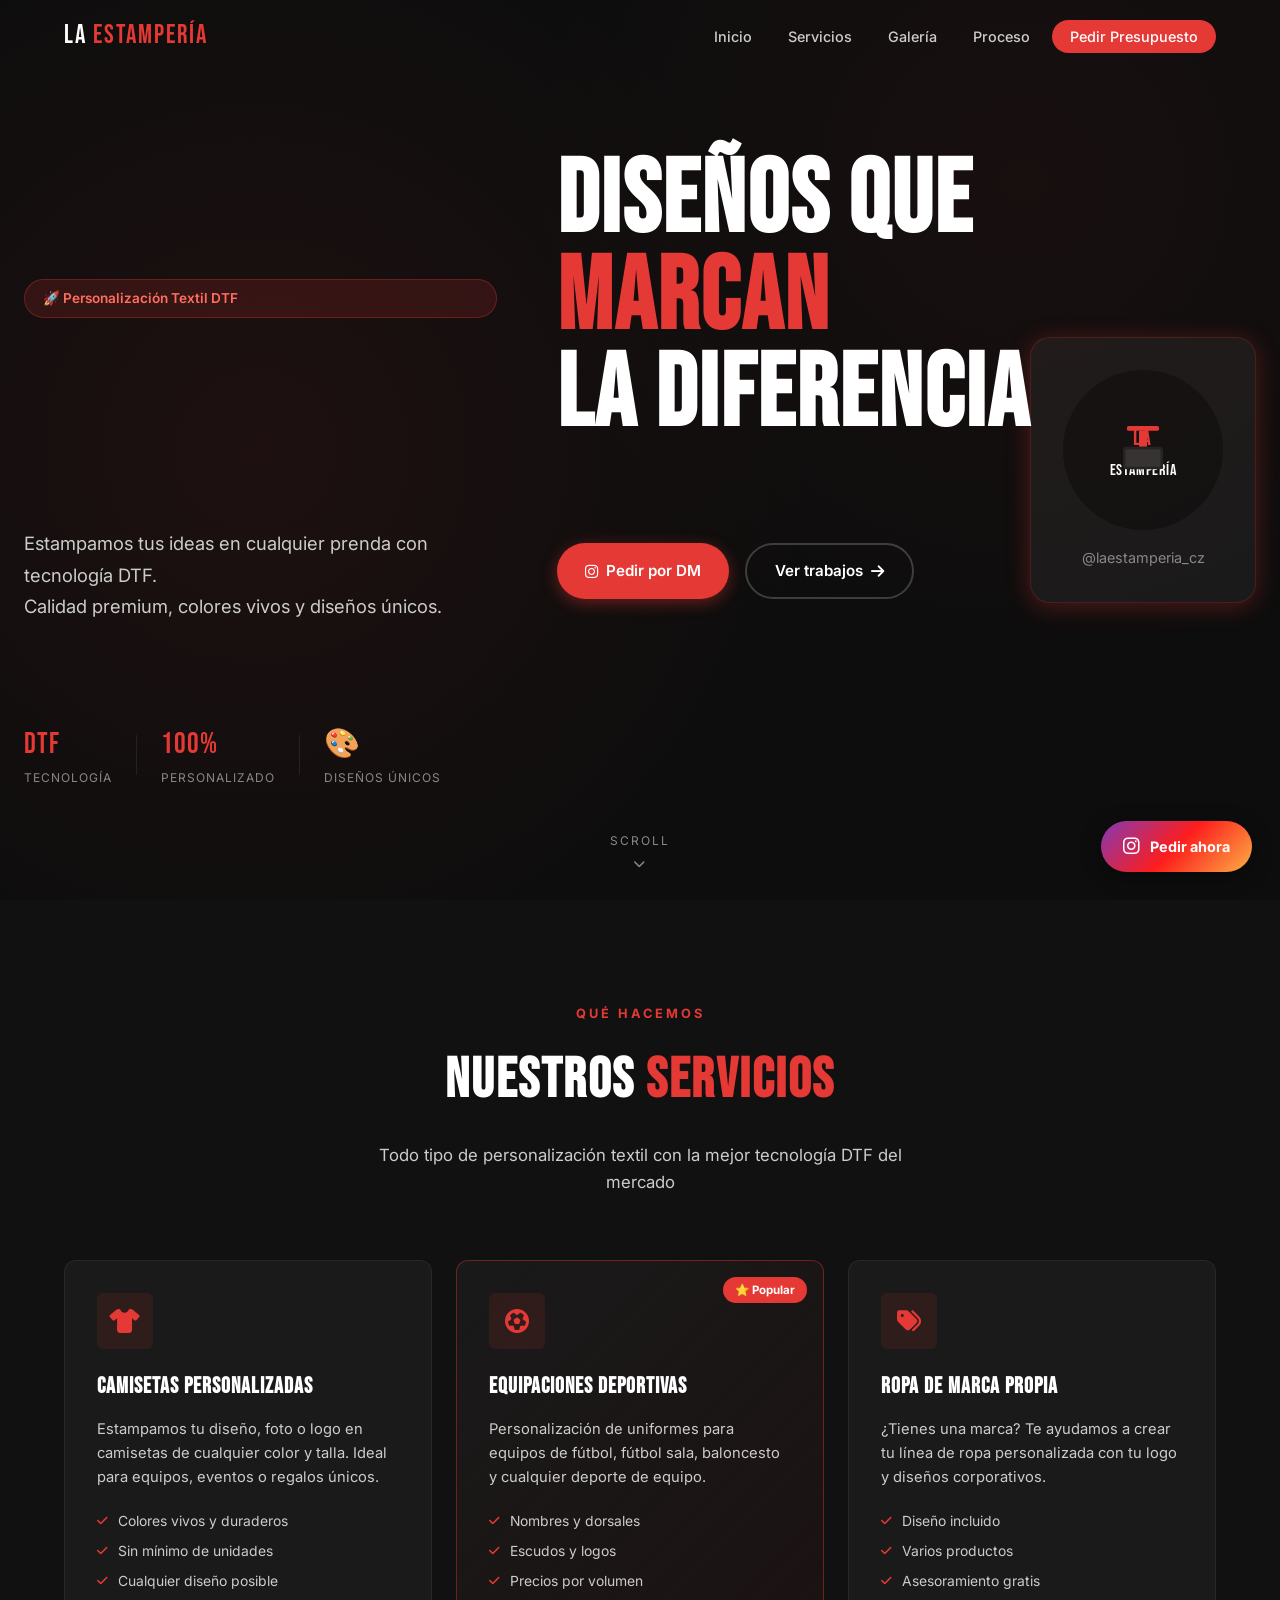
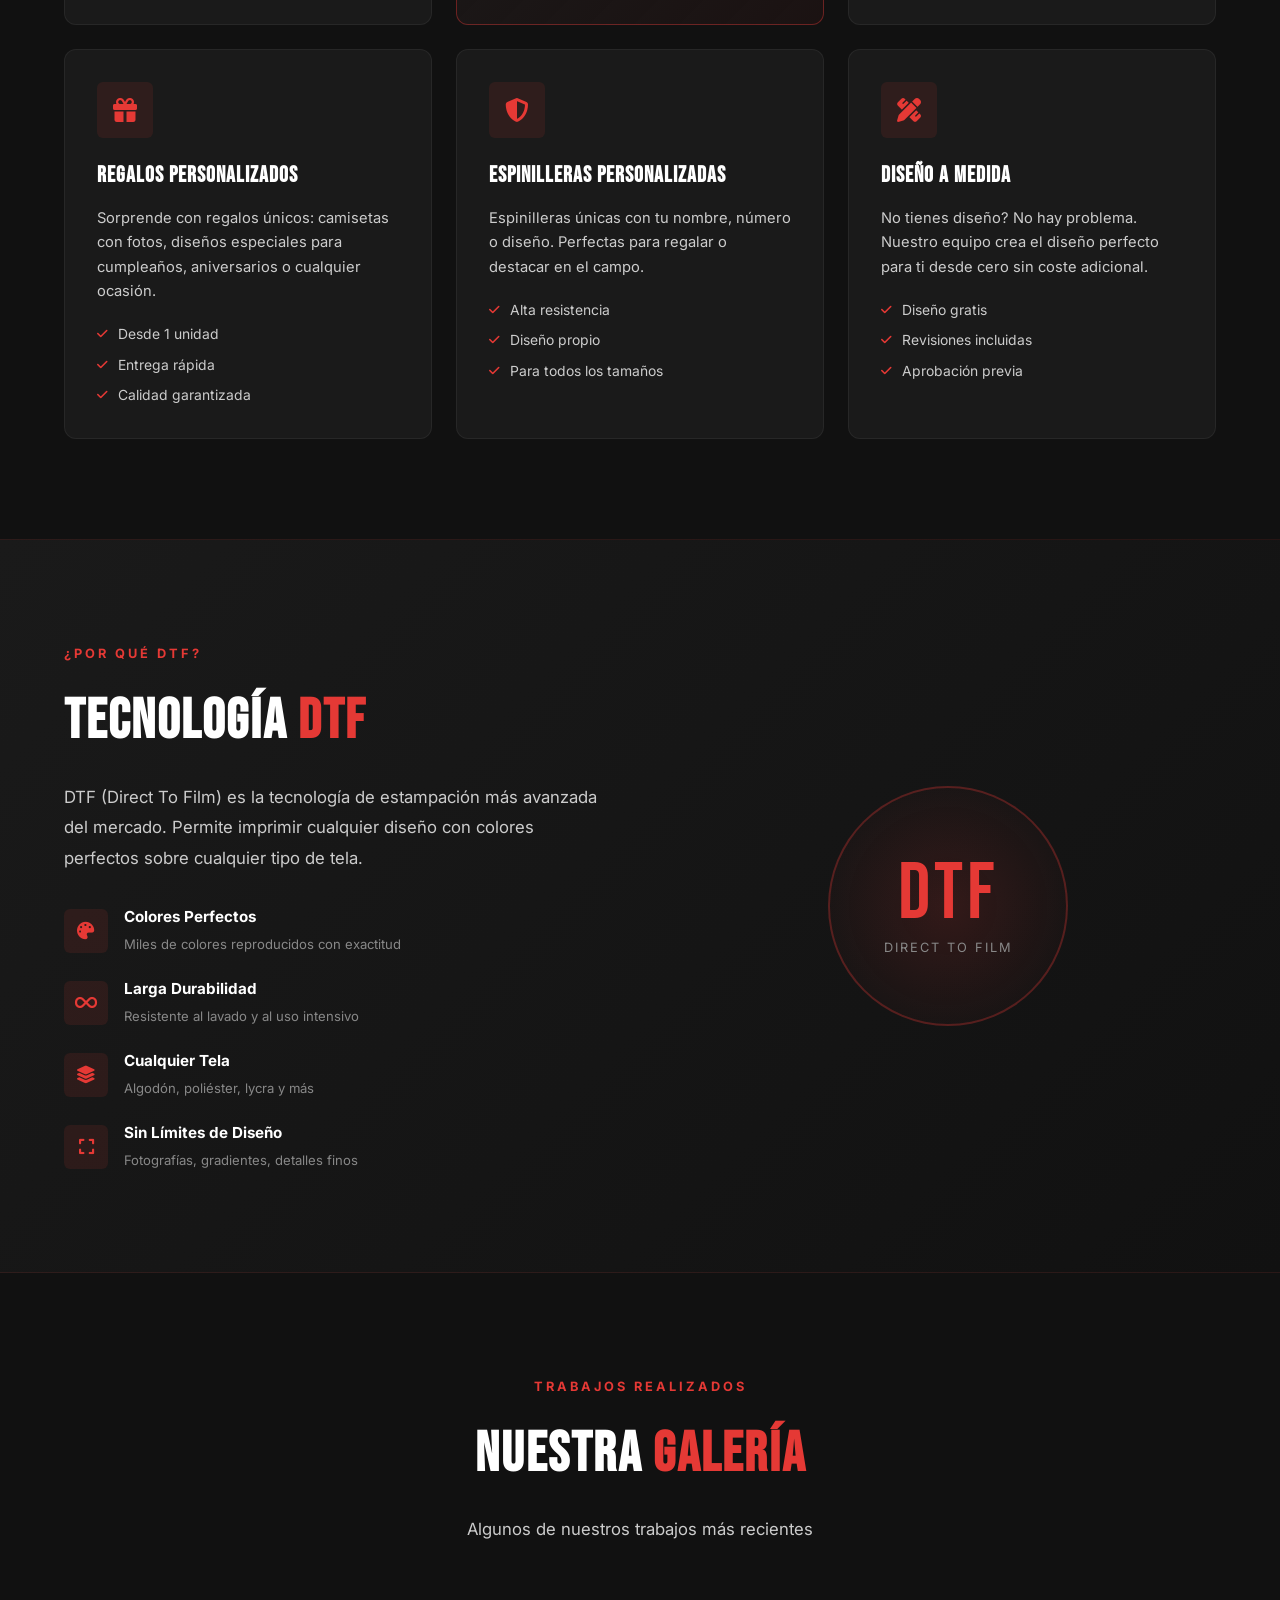
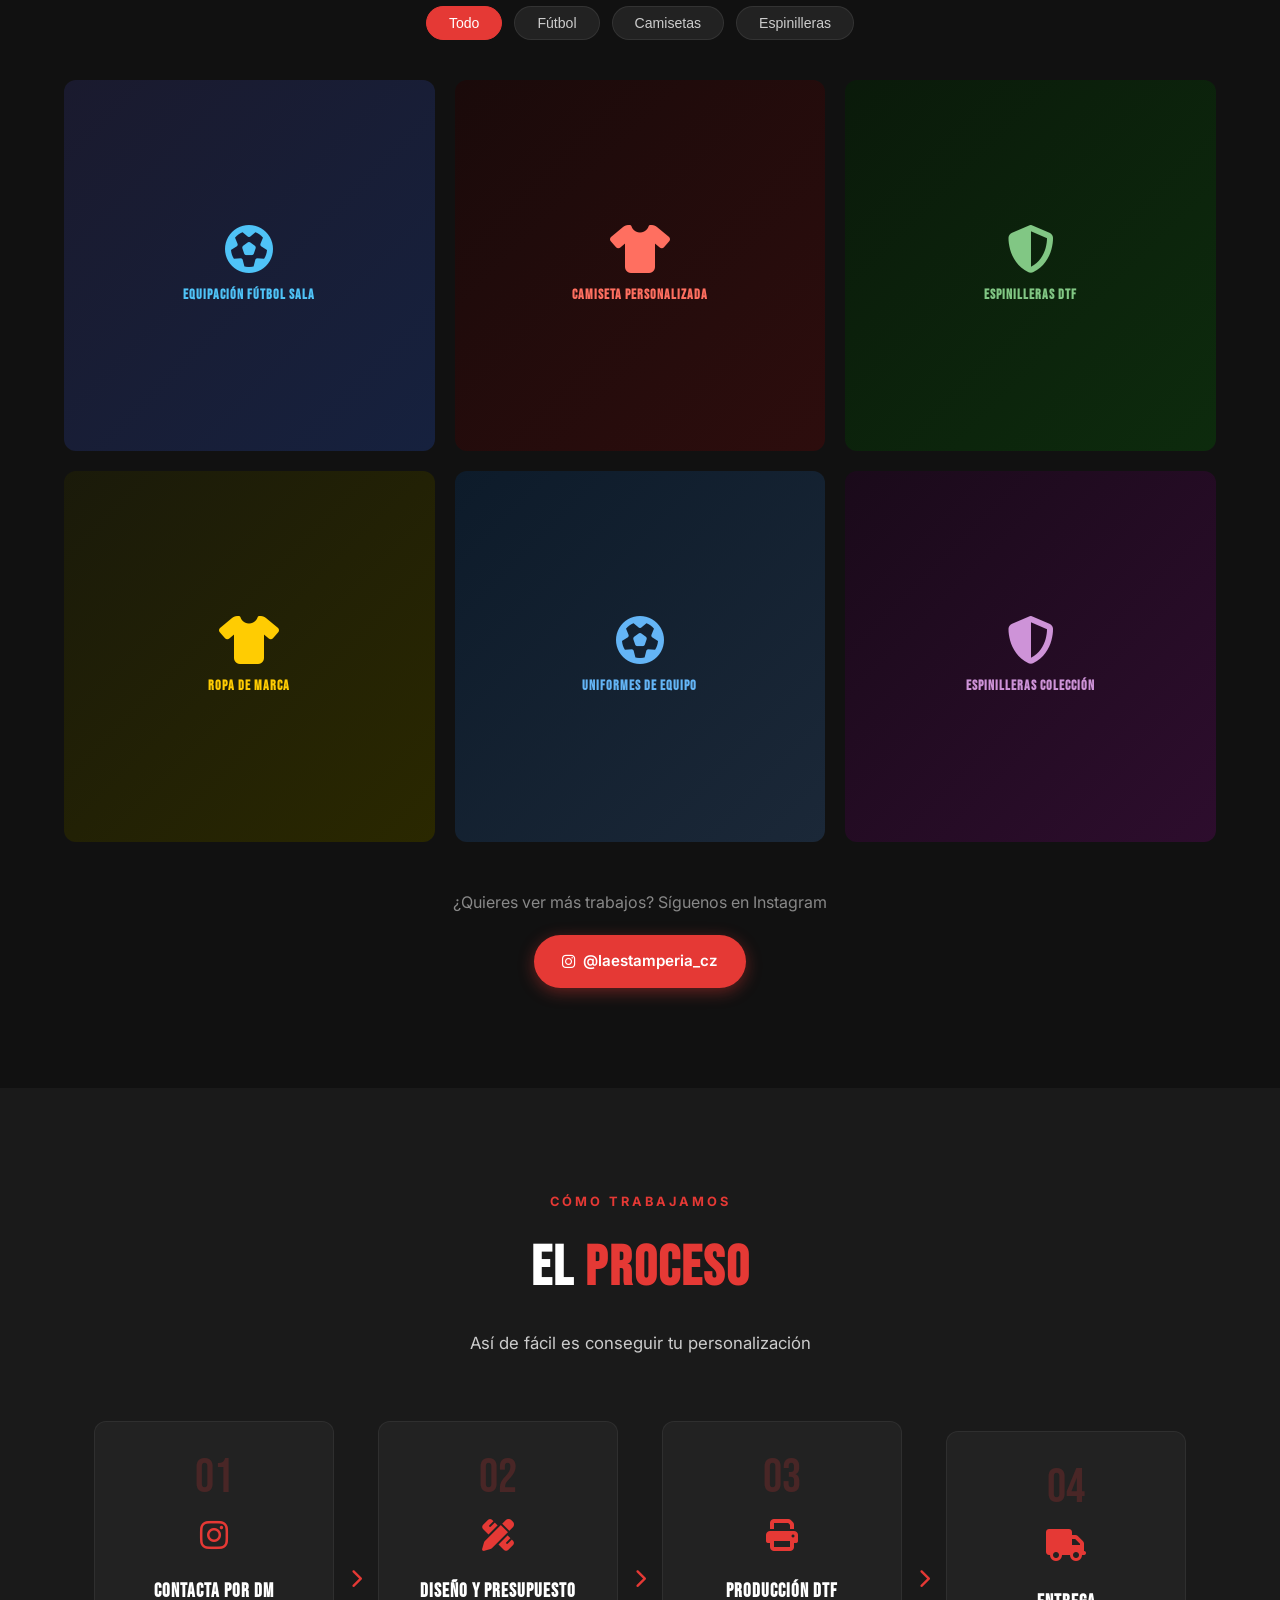
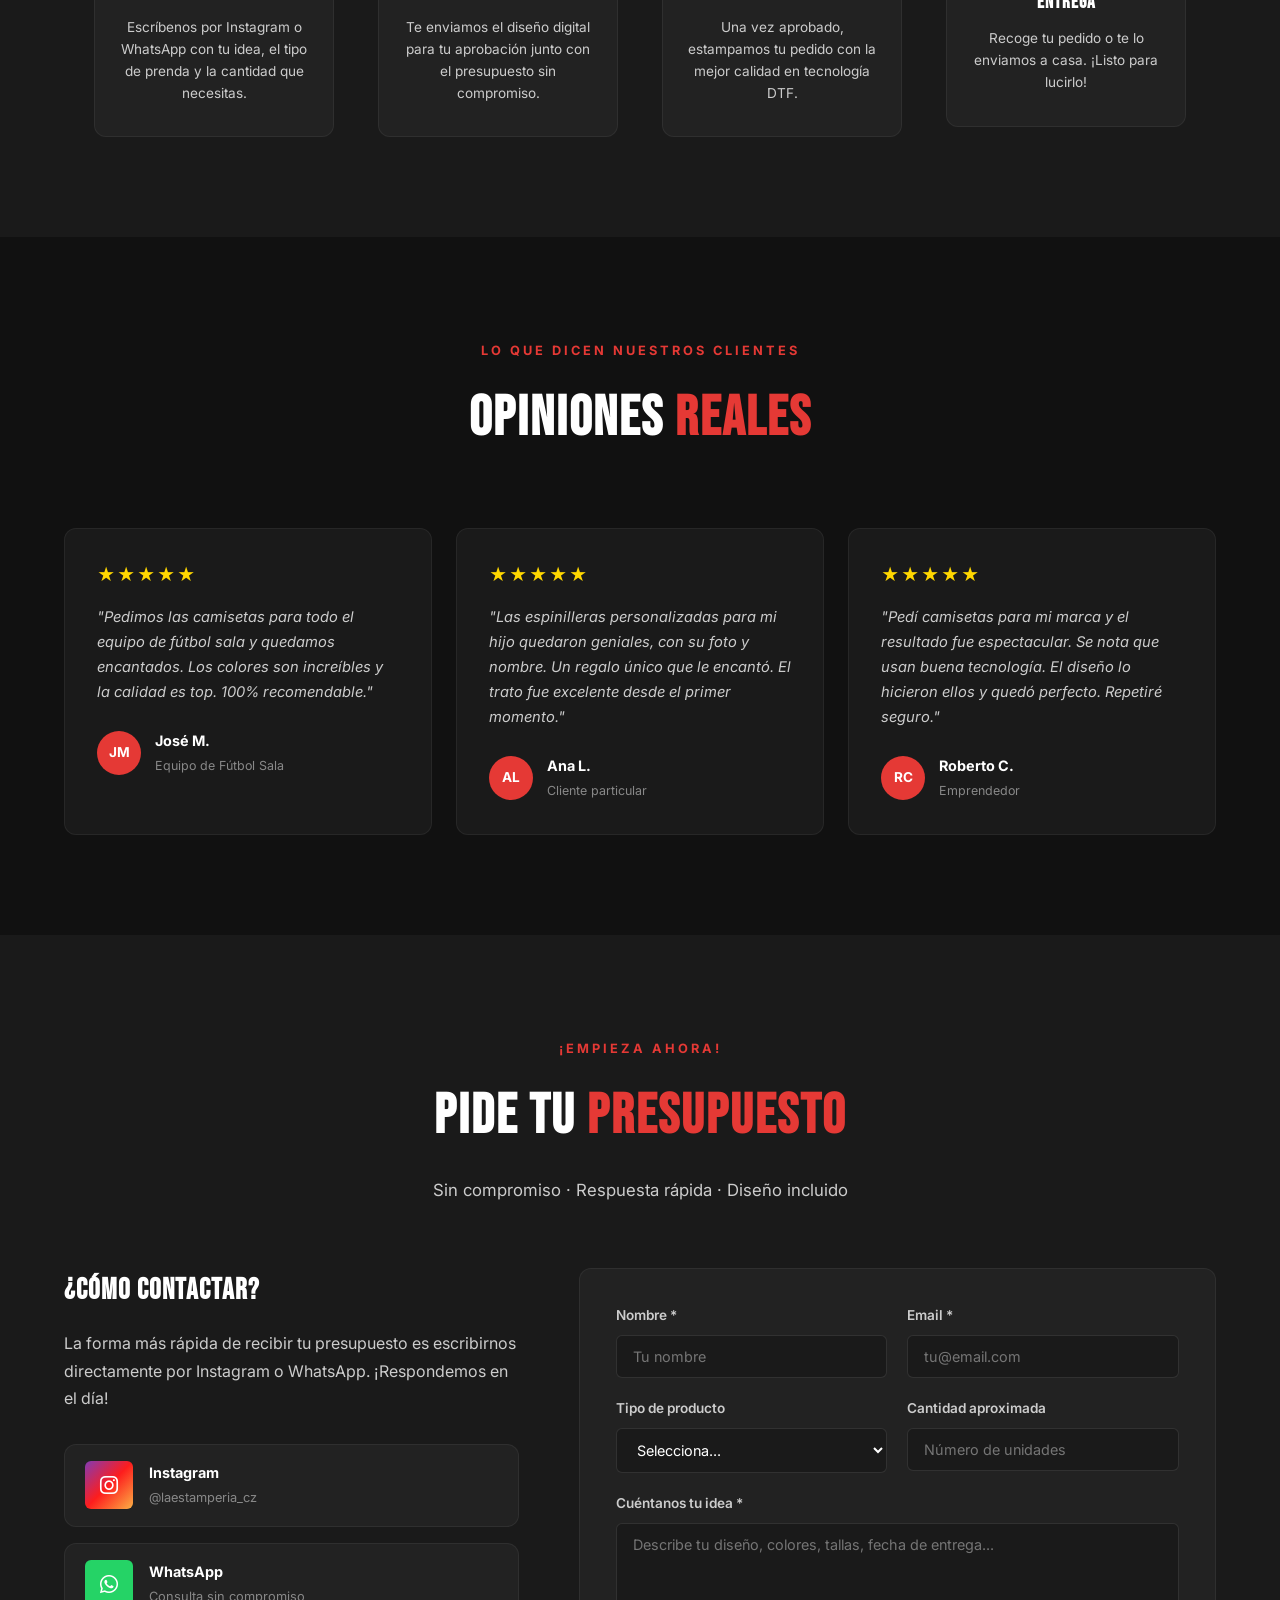
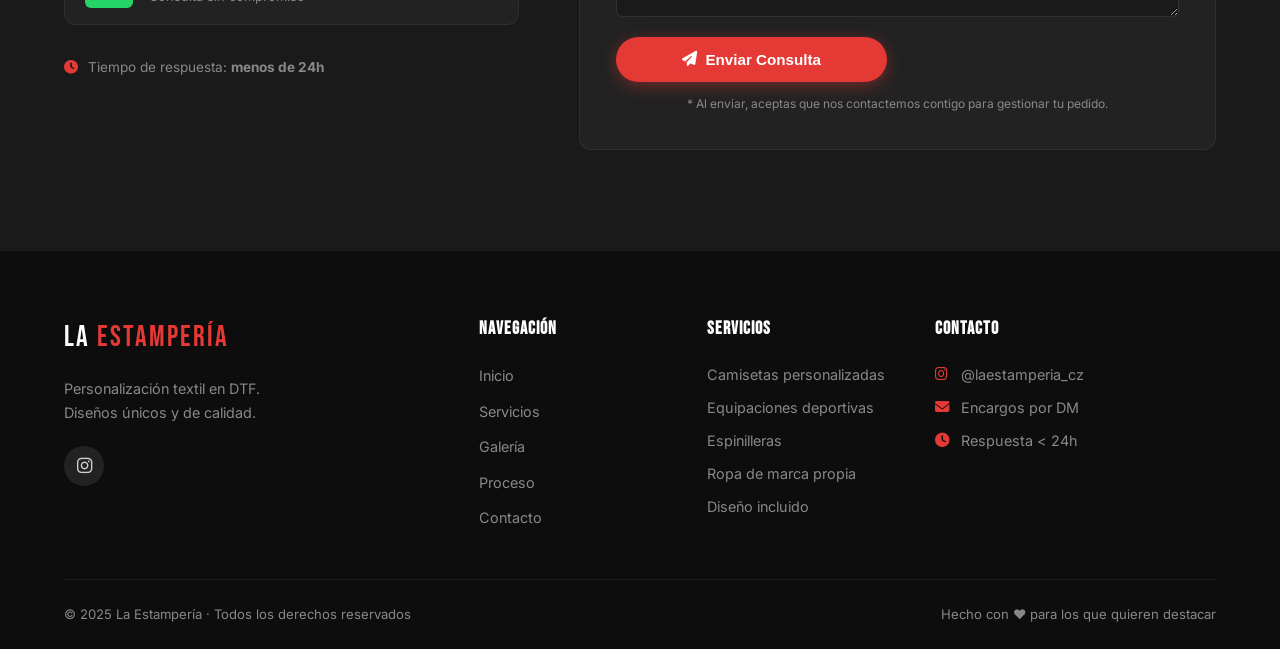
==== commit 11d4074e: "feat: add La Estampería website (HTML, CSS, JS)" ====
--- a/index.html
+++ b/index.html
@@ -84,7 +84,6 @@
             <rect width="200" height="200" rx="100" fill="#111"/>
             <text x="50%" y="42%" dominant-baseline="middle" text-anchor="middle" font-family="Bebas Neue, sans-serif" font-size="28" fill="#e53935" letter-spacing="2">LA</text>
             <text x="50%" y="62%" dominant-baseline="middle" text-anchor="middle" font-family="Bebas Neue, sans-serif" font-size="20" fill="#ffffff" letter-spacing="1">ESTAMPERÍA</text>
-            <!-- Press icon -->
             <rect x="80" y="70" width="40" height="6" rx="2" fill="#e53935"/>
             <rect x="95" y="76" width="10" height="20" rx="1" fill="#e53935"/>
             <rect x="75" y="96" width="50" height="28" rx="4" fill="#222"/>
@@ -108,13 +107,9 @@
         <h2 class="section-title">Nuestros <span class="accent">Servicios</span></h2>
         <p class="section-subtitle">Todo tipo de personalización textil con la mejor tecnología DTF del mercado</p>
       </div>
-
       <div class="services-grid">
-
-        <div class="service-card">
-          <div class="service-icon">
-            <i class="fas fa-tshirt"></i>
-          </div>
+        <div class="service-card">
+          <div class="service-icon"><i class="fas fa-tshirt"></i></div>
           <h3>Camisetas Personalizadas</h3>
           <p>Estampamos tu diseño, foto o logo en camisetas de cualquier color y talla. Ideal para equipos, eventos o regalos únicos.</p>
           <ul class="service-features">
@@ -123,12 +118,9 @@
             <li><i class="fas fa-check"></i> Cualquier diseño posible</li>
           </ul>
         </div>
-
         <div class="service-card featured">
           <div class="service-badge">⭐ Popular</div>
-          <div class="service-icon">
-            <i class="fas fa-futbol"></i>
-          </div>
+          <div class="service-icon"><i class="fas fa-futbol"></i></div>
           <h3>Equipaciones Deportivas</h3>
           <p>Personalización de uniformes para equipos de fútbol, fútbol sala, baloncesto y cualquier deporte de equipo.</p>
           <ul class="service-features">
@@ -137,11 +129,8 @@
             <li><i class="fas fa-check"></i> Precios por volumen</li>
           </ul>
         </div>
-
-        <div class="service-card">
-          <div class="service-icon">
-            <i class="fas fa-tags"></i>
-          </div>
+        <div class="service-card">
+          <div class="service-icon"><i class="fas fa-tags"></i></div>
           <h3>Ropa de Marca Propia</h3>
           <p>¿Tienes una marca? Te ayudamos a crear tu línea de ropa personalizada con tu logo y diseños corporativos.</p>
           <ul class="service-features">
@@ -150,11 +139,8 @@
             <li><i class="fas fa-check"></i> Asesoramiento gratis</li>
           </ul>
         </div>
-
-        <div class="service-card">
-          <div class="service-icon">
-            <i class="fas fa-gift"></i>
-          </div>
+        <div class="service-card">
+          <div class="service-icon"><i class="fas fa-gift"></i></div>
           <h3>Regalos Personalizados</h3>
           <p>Sorprende con regalos únicos: camisetas con fotos, diseños especiales para cumpleaños, aniversarios o cualquier ocasión.</p>
           <ul class="service-features">
@@ -163,11 +149,8 @@
             <li><i class="fas fa-check"></i> Calidad garantizada</li>
           </ul>
         </div>
-
-        <div class="service-card">
-          <div class="service-icon">
-            <i class="fas fa-shield-halved"></i>
-          </div>
+        <div class="service-card">
+          <div class="service-icon"><i class="fas fa-shield-halved"></i></div>
           <h3>Espinilleras Personalizadas</h3>
           <p>Espinilleras únicas con tu nombre, número o diseño. Perfectas para regalar o destacar en el campo.</p>
           <ul class="service-features">
@@ -176,11 +159,8 @@
             <li><i class="fas fa-check"></i> Para todos los tamaños</li>
           </ul>
         </div>
-
-        <div class="service-card">
-          <div class="service-icon">
-            <i class="fas fa-pencil-ruler"></i>
-          </div>
+        <div class="service-card">
+          <div class="service-icon"><i class="fas fa-pencil-ruler"></i></div>
           <h3>Diseño a Medida</h3>
           <p>No tienes diseño? No hay problema. Nuestro equipo crea el diseño perfecto para ti desde cero sin coste adicional.</p>
           <ul class="service-features">
@@ -189,7 +169,6 @@
             <li><i class="fas fa-check"></i> Aprobación previa</li>
           </ul>
         </div>
-
       </div>
     </div>
   </section>
@@ -203,34 +182,10 @@
           <h2 class="section-title">Tecnología <span class="accent">DTF</span></h2>
           <p>DTF (Direct To Film) es la tecnología de estampación más avanzada del mercado. Permite imprimir cualquier diseño con colores perfectos sobre cualquier tipo de tela.</p>
           <div class="dtf-features">
-            <div class="dtf-feature">
-              <i class="fas fa-palette"></i>
-              <div>
-                <strong>Colores Perfectos</strong>
-                <span>Miles de colores reproducidos con exactitud</span>
-              </div>
-            </div>
-            <div class="dtf-feature">
-              <i class="fas fa-infinity"></i>
-              <div>
-                <strong>Larga Durabilidad</strong>
-                <span>Resistente al lavado y al uso intensivo</span>
-              </div>
-            </div>
-            <div class="dtf-feature">
-              <i class="fas fa-layer-group"></i>
-              <div>
-                <strong>Cualquier Tela</strong>
-                <span>Algodón, poliéster, lycra y más</span>
-              </div>
-            </div>
-            <div class="dtf-feature">
-              <i class="fas fa-expand"></i>
-              <div>
-                <strong>Sin Límites de Diseño</strong>
-                <span>Fotografías, gradientes, detalles finos</span>
-              </div>
-            </div>
+            <div class="dtf-feature"><i class="fas fa-palette"></i><div><strong>Colores Perfectos</strong><span>Miles de colores reproducidos con exactitud</span></div></div>
+            <div class="dtf-feature"><i class="fas fa-infinity"></i><div><strong>Larga Durabilidad</strong><span>Resistente al lavado y al uso intensivo</span></div></div>
+            <div class="dtf-feature"><i class="fas fa-layer-group"></i><div><strong>Cualquier Tela</strong><span>Algodón, poliéster, lycra y más</span></div></div>
+            <div class="dtf-feature"><i class="fas fa-expand"></i><div><strong>Sin Límites de Diseño</strong><span>Fotografías, gradientes, detalles finos</span></div></div>
           </div>
         </div>
         <div class="dtf-visual">
@@ -251,83 +206,23 @@
         <h2 class="section-title">Nuestra <span class="accent">Galería</span></h2>
         <p class="section-subtitle">Algunos de nuestros trabajos más recientes</p>
       </div>
-
       <div class="gallery-filters">
         <button class="filter-btn active" data-filter="all">Todo</button>
         <button class="filter-btn" data-filter="futbol">Fútbol</button>
         <button class="filter-btn" data-filter="camisetas">Camisetas</button>
         <button class="filter-btn" data-filter="espi">Espinilleras</button>
       </div>
-
       <div class="gallery-grid" id="gallery-grid">
-
-        <div class="gallery-item" data-category="futbol">
-          <div class="gallery-placeholder futbol-1">
-            <i class="fas fa-futbol"></i>
-            <span>Equipación Fútbol Sala</span>
-          </div>
-          <div class="gallery-overlay">
-            <p>Equipación completa personalizada</p>
-          </div>
-        </div>
-
-        <div class="gallery-item" data-category="camisetas">
-          <div class="gallery-placeholder camiseta-1">
-            <i class="fas fa-tshirt"></i>
-            <span>Camiseta Personalizada</span>
-          </div>
-          <div class="gallery-overlay">
-            <p>Diseño a medida del cliente</p>
-          </div>
-        </div>
-
-        <div class="gallery-item" data-category="espi">
-          <div class="gallery-placeholder espi-1">
-            <i class="fas fa-shield-halved"></i>
-            <span>Espinilleras DTF</span>
-          </div>
-          <div class="gallery-overlay">
-            <p>Espinilleras con foto personalizada</p>
-          </div>
-        </div>
-
-        <div class="gallery-item" data-category="camisetas">
-          <div class="gallery-placeholder camiseta-2">
-            <i class="fas fa-tshirt"></i>
-            <span>Ropa de Marca</span>
-          </div>
-          <div class="gallery-overlay">
-            <p>Línea de ropa propia</p>
-          </div>
-        </div>
-
-        <div class="gallery-item" data-category="futbol">
-          <div class="gallery-placeholder futbol-2">
-            <i class="fas fa-futbol"></i>
-            <span>Uniformes de Equipo</span>
-          </div>
-          <div class="gallery-overlay">
-            <p>Uniformes con nombre y número</p>
-          </div>
-        </div>
-
-        <div class="gallery-item" data-category="espi">
-          <div class="gallery-placeholder espi-2">
-            <i class="fas fa-shield-halved"></i>
-            <span>Espinilleras Colección</span>
-          </div>
-          <div class="gallery-overlay">
-            <p>Colección especial personalizada</p>
-          </div>
-        </div>
-
-      </div>
-
+        <div class="gallery-item" data-category="futbol"><div class="gallery-placeholder futbol-1"><i class="fas fa-futbol"></i><span>Equipación Fútbol Sala</span></div><div class="gallery-overlay"><p>Equipación completa personalizada</p></div></div>
+        <div class="gallery-item" data-category="camisetas"><div class="gallery-placeholder camiseta-1"><i class="fas fa-tshirt"></i><span>Camiseta Personalizada</span></div><div class="gallery-overlay"><p>Diseño a medida del cliente</p></div></div>
+        <div class="gallery-item" data-category="espi"><div class="gallery-placeholder espi-1"><i class="fas fa-shield-halved"></i><span>Espinilleras DTF</span></div><div class="gallery-overlay"><p>Espinilleras con foto personalizada</p></div></div>
+        <div class="gallery-item" data-category="camisetas"><div class="gallery-placeholder camiseta-2"><i class="fas fa-tshirt"></i><span>Ropa de Marca</span></div><div class="gallery-overlay"><p>Línea de ropa propia</p></div></div>
+        <div class="gallery-item" data-category="futbol"><div class="gallery-placeholder futbol-2"><i class="fas fa-futbol"></i><span>Uniformes de Equipo</span></div><div class="gallery-overlay"><p>Uniformes con nombre y número</p></div></div>
+        <div class="gallery-item" data-category="espi"><div class="gallery-placeholder espi-2"><i class="fas fa-shield-halved"></i><span>Espinilleras Colección</span></div><div class="gallery-overlay"><p>Colección especial personalizada</p></div></div>
+      </div>
       <div class="gallery-cta">
         <p>¿Quieres ver más trabajos? Síguenos en Instagram</p>
-        <a href="https://www.instagram.com/laestamperia_cz" target="_blank" rel="noopener" class="btn btn-primary">
-          <i class="fab fa-instagram"></i> @laestamperia_cz
-        </a>
+        <a href="https://www.instagram.com/laestamperia_cz" target="_blank" rel="noopener" class="btn btn-primary"><i class="fab fa-instagram"></i> @laestamperia_cz</a>
       </div>
     </div>
   </section>
@@ -340,35 +235,14 @@
         <h2 class="section-title">El <span class="accent">Proceso</span></h2>
         <p class="section-subtitle">Así de fácil es conseguir tu personalización</p>
       </div>
-
       <div class="process-steps">
-        <div class="process-step">
-          <div class="step-number">01</div>
-          <div class="step-icon"><i class="fab fa-instagram"></i></div>
-          <h3>Contacta por DM</h3>
-          <p>Escríbenos por Instagram o WhatsApp con tu idea, el tipo de prenda y la cantidad que necesitas.</p>
-        </div>
+        <div class="process-step"><div class="step-number">01</div><div class="step-icon"><i class="fab fa-instagram"></i></div><h3>Contacta por DM</h3><p>Escríbenos por Instagram o WhatsApp con tu idea, el tipo de prenda y la cantidad que necesitas.</p></div>
         <div class="process-arrow"><i class="fas fa-chevron-right"></i></div>
-        <div class="process-step">
-          <div class="step-number">02</div>
-          <div class="step-icon"><i class="fas fa-pencil-ruler"></i></div>
-          <h3>Diseño y Presupuesto</h3>
-          <p>Te enviamos el diseño digital para tu aprobación junto con el presupuesto sin compromiso.</p>
-        </div>
+        <div class="process-step"><div class="step-number">02</div><div class="step-icon"><i class="fas fa-pencil-ruler"></i></div><h3>Diseño y Presupuesto</h3><p>Te enviamos el diseño digital para tu aprobación junto con el presupuesto sin compromiso.</p></div>
         <div class="process-arrow"><i class="fas fa-chevron-right"></i></div>
-        <div class="process-step">
-          <div class="step-number">03</div>
-          <div class="step-icon"><i class="fas fa-print"></i></div>
-          <h3>Producción DTF</h3>
-          <p>Una vez aprobado, estampamos tu pedido con la mejor calidad en tecnología DTF.</p>
-        </div>
+        <div class="process-step"><div class="step-number">03</div><div class="step-icon"><i class="fas fa-print"></i></div><h3>Producción DTF</h3><p>Una vez aprobado, estampamos tu pedido con la mejor calidad en tecnología DTF.</p></div>
         <div class="process-arrow"><i class="fas fa-chevron-right"></i></div>
-        <div class="process-step">
-          <div class="step-number">04</div>
-          <div class="step-icon"><i class="fas fa-truck"></i></div>
-          <h3>Entrega</h3>
-          <p>Recoge tu pedido o te lo enviamos a casa. ¡Listo para lucirlo!</p>
-        </div>
+        <div class="process-step"><div class="step-number">04</div><div class="step-icon"><i class="fas fa-truck"></i></div><h3>Entrega</h3><p>Recoge tu pedido o te lo enviamos a casa. ¡Listo para lucirlo!</p></div>
       </div>
     </div>
   </section>
@@ -380,41 +254,10 @@
         <span class="section-tag">Lo que dicen nuestros clientes</span>
         <h2 class="section-title">Opiniones <span class="accent">Reales</span></h2>
       </div>
-
       <div class="testimonials-grid">
-        <div class="testimonial-card">
-          <div class="stars">★★★★★</div>
-          <p>"Pedimos las camisetas para todo el equipo de fútbol sala y quedamos encantados. Los colores son increíbles y la calidad es top. 100% recomendable."</p>
-          <div class="testimonial-author">
-            <div class="author-avatar">JM</div>
-            <div>
-              <strong>José M.</strong>
-              <span>Equipo de Fútbol Sala</span>
-            </div>
-          </div>
-        </div>
-        <div class="testimonial-card">
-          <div class="stars">★★★★★</div>
-          <p>"Las espinilleras personalizadas para mi hijo quedaron geniales, con su foto y nombre. Un regalo único que le encantó. El trato fue excelente desde el primer momento."</p>
-          <div class="testimonial-author">
-            <div class="author-avatar">AL</div>
-            <div>
-              <strong>Ana L.</strong>
-              <span>Cliente particular</span>
-            </div>
-          </div>
-        </div>
-        <div class="testimonial-card">
-          <div class="stars">★★★★★</div>
-          <p>"Pedí camisetas para mi marca y el resultado fue espectacular. Se nota que usan buena tecnología. El diseño lo hicieron ellos y quedó perfecto. Repetiré seguro."</p>
-          <div class="testimonial-author">
-            <div class="author-avatar">RC</div>
-            <div>
-              <strong>Roberto C.</strong>
-              <span>Emprendedor</span>
-            </div>
-          </div>
-        </div>
+        <div class="testimonial-card"><div class="stars">★★★★★</div><p>"Pedimos las camisetas para todo el equipo de fútbol sala y quedamos encantados. Los colores son increíbles y la calidad es top. 100% recomendable."</p><div class="testimonial-author"><div class="author-avatar">JM</div><div><strong>José M.</strong><span>Equipo de Fútbol Sala</span></div></div></div>
+        <div class="testimonial-card"><div class="stars">★★★★★</div><p>"Las espinilleras personalizadas para mi hijo quedaron geniales, con su foto y nombre. Un regalo único que le encantó. El trato fue excelente desde el primer momento."</p><div class="testimonial-author"><div class="author-avatar">AL</div><div><strong>Ana L.</strong><span>Cliente particular</span></div></div></div>
+        <div class="testimonial-card"><div class="stars">★★★★★</div><p>"Pedí camisetas para mi marca y el resultado fue espectacular. Se nota que usan buena tecnología. El diseño lo hicieron ellos y quedó perfecto. Repetiré seguro."</p><div class="testimonial-author"><div class="author-avatar">RC</div><div><strong>Roberto C.</strong><span>Emprendedor</span></div></div></div>
       </div>
     </div>
   </section>
@@ -427,80 +270,27 @@
         <h2 class="section-title">Pide tu <span class="accent">Presupuesto</span></h2>
         <p class="section-subtitle">Sin compromiso · Respuesta rápida · Diseño incluido</p>
       </div>
-
       <div class="contact-grid">
         <div class="contact-info">
           <h3>¿Cómo contactar?</h3>
           <p>La forma más rápida de recibir tu presupuesto es escribirnos directamente por Instagram o WhatsApp. ¡Respondemos en el día!</p>
-
           <div class="contact-methods">
-            <a href="https://www.instagram.com/laestamperia_cz" target="_blank" rel="noopener" class="contact-method">
-              <div class="contact-icon instagram-icon">
-                <i class="fab fa-instagram"></i>
-              </div>
-              <div>
-                <strong>Instagram</strong>
-                <span>@laestamperia_cz</span>
-              </div>
-            </a>
-
-            <a href="https://wa.me/?text=Hola%2C%20me%20interesa%20un%20presupuesto%20para%20personalización%20textil" target="_blank" rel="noopener" class="contact-method">
-              <div class="contact-icon whatsapp-icon">
-                <i class="fab fa-whatsapp"></i>
-              </div>
-              <div>
-                <strong>WhatsApp</strong>
-                <span>Consulta sin compromiso</span>
-              </div>
-            </a>
+            <a href="https://www.instagram.com/laestamperia_cz" target="_blank" rel="noopener" class="contact-method"><div class="contact-icon instagram-icon"><i class="fab fa-instagram"></i></div><div><strong>Instagram</strong><span>@laestamperia_cz</span></div></a>
+            <a href="https://wa.me/?text=Hola%2C%20me%20interesa%20un%20presupuesto%20para%20personalización%20textil" target="_blank" rel="noopener" class="contact-method"><div class="contact-icon whatsapp-icon"><i class="fab fa-whatsapp"></i></div><div><strong>WhatsApp</strong><span>Consulta sin compromiso</span></div></a>
           </div>
-
-          <div class="contact-note">
-            <i class="fas fa-clock"></i>
-            <p>Tiempo de respuesta: <strong>menos de 24h</strong></p>
-          </div>
-        </div>
-
+          <div class="contact-note"><i class="fas fa-clock"></i><p>Tiempo de respuesta: <strong>menos de 24h</strong></p></div>
+        </div>
         <div class="contact-form-wrapper">
           <form class="contact-form" id="contact-form" novalidate>
-            <div class="form-group">
-              <label for="nombre">Nombre *</label>
-              <input type="text" id="nombre" name="nombre" placeholder="Tu nombre" required />
-            </div>
-            <div class="form-group">
-              <label for="email">Email *</label>
-              <input type="email" id="email" name="email" placeholder="tu@email.com" required />
-            </div>
-            <div class="form-group">
-              <label for="producto">Tipo de producto</label>
-              <select id="producto" name="producto">
-                <option value="">Selecciona...</option>
-                <option value="camisetas">Camisetas</option>
-                <option value="equipacion">Equipación deportiva</option>
-                <option value="espinilleras">Espinilleras</option>
-                <option value="marca">Ropa de marca propia</option>
-                <option value="regalo">Regalo personalizado</option>
-                <option value="otro">Otro</option>
-              </select>
-            </div>
-            <div class="form-group">
-              <label for="cantidad">Cantidad aproximada</label>
-              <input type="number" id="cantidad" name="cantidad" placeholder="Número de unidades" min="1" />
-            </div>
-            <div class="form-group full-width">
-              <label for="mensaje">Cuéntanos tu idea *</label>
-              <textarea id="mensaje" name="mensaje" rows="4" placeholder="Describe tu diseño, colores, tallas, fecha de entrega..." required></textarea>
-            </div>
-            <button type="submit" class="btn btn-primary full-width">
-              <i class="fas fa-paper-plane"></i> Enviar Consulta
-            </button>
+            <div class="form-group"><label for="nombre">Nombre *</label><input type="text" id="nombre" name="nombre" placeholder="Tu nombre" required /></div>
+            <div class="form-group"><label for="email">Email *</label><input type="email" id="email" name="email" placeholder="tu@email.com" required /></div>
+            <div class="form-group"><label for="producto">Tipo de producto</label><select id="producto" name="producto"><option value="">Selecciona...</option><option value="camisetas">Camisetas</option><option value="equipacion">Equipación deportiva</option><option value="espinilleras">Espinilleras</option><option value="marca">Ropa de marca propia</option><option value="regalo">Regalo personalizado</option><option value="otro">Otro</option></select></div>
+            <div class="form-group"><label for="cantidad">Cantidad aproximada</label><input type="number" id="cantidad" name="cantidad" placeholder="Número de unidades" min="1" /></div>
+            <div class="form-group full-width"><label for="mensaje">Cuéntanos tu idea *</label><textarea id="mensaje" name="mensaje" rows="4" placeholder="Describe tu diseño, colores, tallas, fecha de entrega..." required></textarea></div>
+            <button type="submit" class="btn btn-primary full-width"><i class="fas fa-paper-plane"></i> Enviar Consulta</button>
             <p class="form-note">* Al enviar, aceptas que nos contactemos contigo para gestionar tu pedido.</p>
           </form>
-          <div class="form-success hidden" id="form-success">
-            <i class="fas fa-check-circle"></i>
-            <h3>¡Mensaje enviado!</h3>
-            <p>Te responderemos en menos de 24 horas. También puedes contactarnos directamente por Instagram: <strong>@laestamperia_cz</strong></p>
-          </div>
+          <div class="form-success hidden" id="form-success"><i class="fas fa-check-circle"></i><h3>¡Mensaje enviado!</h3><p>Te responderemos en menos de 24 horas. También puedes contactarnos directamente por Instagram: <strong>@laestamperia_cz</strong></p></div>
         </div>
       </div>
     </div>
@@ -513,38 +303,11 @@
         <div class="footer-brand">
           <span class="logo-text footer-logo">LA <span class="accent">ESTAMPERÍA</span></span>
           <p>Personalización textil en DTF.<br />Diseños únicos y de calidad.</p>
-          <div class="footer-social">
-            <a href="https://www.instagram.com/laestamperia_cz" target="_blank" rel="noopener" aria-label="Instagram">
-              <i class="fab fa-instagram"></i>
-            </a>
-          </div>
-        </div>
-        <div class="footer-links">
-          <h4>Navegación</h4>
-          <ul>
-            <li><a href="#inicio">Inicio</a></li>
-            <li><a href="#servicios">Servicios</a></li>
-            <li><a href="#galeria">Galería</a></li>
-            <li><a href="#proceso">Proceso</a></li>
-            <li><a href="#contacto">Contacto</a></li>
-          </ul>
-        </div>
-        <div class="footer-services">
-          <h4>Servicios</h4>
-          <ul>
-            <li>Camisetas personalizadas</li>
-            <li>Equipaciones deportivas</li>
-            <li>Espinilleras</li>
-            <li>Ropa de marca propia</li>
-            <li>Diseño incluido</li>
-          </ul>
-        </div>
-        <div class="footer-contact-info">
-          <h4>Contacto</h4>
-          <p><i class="fab fa-instagram"></i> @laestamperia_cz</p>
-          <p><i class="fas fa-envelope"></i> Encargos por DM</p>
-          <p><i class="fas fa-clock"></i> Respuesta &lt; 24h</p>
-        </div>
+          <div class="footer-social"><a href="https://www.instagram.com/laestamperia_cz" target="_blank" rel="noopener" aria-label="Instagram"><i class="fab fa-instagram"></i></a></div>
+        </div>
+        <div class="footer-links"><h4>Navegación</h4><ul><li><a href="#inicio">Inicio</a></li><li><a href="#servicios">Servicios</a></li><li><a href="#galeria">Galería</a></li><li><a href="#proceso">Proceso</a></li><li><a href="#contacto">Contacto</a></li></ul></div>
+        <div class="footer-services"><h4>Servicios</h4><ul><li>Camisetas personalizadas</li><li>Equipaciones deportivas</li><li>Espinilleras</li><li>Ropa de marca propia</li><li>Diseño incluido</li></ul></div>
+        <div class="footer-contact-info"><h4>Contacto</h4><p><i class="fab fa-instagram"></i> @laestamperia_cz</p><p><i class="fas fa-envelope"></i> Encargos por DM</p><p><i class="fas fa-clock"></i> Respuesta &lt; 24h</p></div>
       </div>
       <div class="footer-bottom">
         <p>&copy; 2025 La Estampería · Todos los derechos reservados</p>
@@ -553,7 +316,6 @@
     </div>
   </footer>
 
-  <!-- ========== FLOAT BUTTON ========== -->
   <a href="https://www.instagram.com/laestamperia_cz" target="_blank" rel="noopener" class="float-ig" aria-label="Contactar por Instagram">
     <i class="fab fa-instagram"></i>
     <span>Pedir ahora</span>
@@ -561,4 +323,4 @@
 
   <script src="script.js"></script>
 </body>
-</html>
+</html>
--- a/styles.css
+++ b/styles.css
@@ -1,1196 +1,193 @@
-/* ============================================
-   LA ESTAMPERÍA – Estilos principales
-   Paleta: Negro #111, Rojo #e53935, Blanco #fff
-   ============================================ */
-
-*, *::before, *::after {
-  box-sizing: border-box;
-  margin: 0;
-  padding: 0;
+*, *::before, *::after { box-sizing: border-box; margin: 0; padding: 0; }
+:root {
+  --red: #e53935; --red-dark: #b71c1c; --red-light: #ff6f60;
+  --black: #0d0d0d; --dark: #111111; --dark2: #1a1a1a; --dark3: #222222;
+  --gray: #888888; --gray-light: #cccccc; --white: #ffffff;
+  --font-display: 'Bebas Neue', sans-serif; --font-body: 'Inter', sans-serif;
+  --shadow: 0 4px 24px rgba(0,0,0,0.4); --shadow-red: 0 4px 24px rgba(229,57,53,0.3);
+  --radius: 12px; --radius-sm: 6px; --transition: 0.3s ease;
 }
-
-:root {
-  --red: #e53935;
-  --red-dark: #b71c1c;
-  --red-light: #ff6f60;
-  --black: #0d0d0d;
-  --dark: #111111;
-  --dark2: #1a1a1a;
-  --dark3: #222222;
-  --gray: #888888;
-  --gray-light: #cccccc;
-  --white: #ffffff;
-  --off-white: #f5f5f5;
-
-  --font-display: 'Bebas Neue', sans-serif;
-  --font-body: 'Inter', sans-serif;
-
-  --shadow: 0 4px 24px rgba(0, 0, 0, 0.4);
-  --shadow-red: 0 4px 24px rgba(229, 57, 53, 0.3);
-  --radius: 12px;
-  --radius-sm: 6px;
-  --transition: 0.3s ease;
-}
-
-html {
-  scroll-behavior: smooth;
-  font-size: 16px;
-}
-
-body {
-  font-family: var(--font-body);
-  background: var(--dark);
-  color: var(--white);
-  line-height: 1.6;
-  overflow-x: hidden;
-}
-
-/* ---- Helpers ---- */
-.container {
-  max-width: 1200px;
-  margin: 0 auto;
-  padding: 0 24px;
-}
-
+html { scroll-behavior: smooth; }
+body { font-family: var(--font-body); background: var(--dark); color: var(--white); line-height: 1.6; overflow-x: hidden; }
+.container { max-width: 1200px; margin: 0 auto; padding: 0 24px; }
 .accent { color: var(--red); }
-
 .hidden { display: none !important; }
-
-/* ============================================
-   NAVBAR
-   ============================================ */
-.navbar {
-  position: fixed;
-  top: 0;
-  left: 0;
-  right: 0;
-  z-index: 1000;
-  padding: 16px 0;
-  transition: background var(--transition), box-shadow var(--transition);
-}
-
-.navbar.scrolled {
-  background: rgba(13, 13, 13, 0.97);
-  box-shadow: 0 2px 20px rgba(0, 0, 0, 0.5);
-  padding: 10px 0;
-}
-
-.nav-container {
-  max-width: 1200px;
-  margin: 0 auto;
-  padding: 0 24px;
-  display: flex;
-  align-items: center;
-  justify-content: space-between;
-}
-
-.nav-logo {
-  text-decoration: none;
-}
-
-.logo-text {
-  font-family: var(--font-display);
-  font-size: 1.6rem;
-  color: var(--white);
-  letter-spacing: 2px;
-}
-
-.nav-menu {
-  list-style: none;
-  display: flex;
-  align-items: center;
-  gap: 8px;
-}
-
-.nav-link {
-  text-decoration: none;
-  color: var(--gray-light);
-  font-size: 0.9rem;
-  font-weight: 500;
-  padding: 8px 14px;
-  border-radius: var(--radius-sm);
-  transition: color var(--transition);
-}
-
+.navbar { position: fixed; top: 0; left: 0; right: 0; z-index: 1000; padding: 16px 0; transition: background var(--transition), box-shadow var(--transition); }
+.navbar.scrolled { background: rgba(13,13,13,0.97); box-shadow: 0 2px 20px rgba(0,0,0,0.5); padding: 10px 0; }
+.nav-container { max-width: 1200px; margin: 0 auto; padding: 0 24px; display: flex; align-items: center; justify-content: space-between; }
+.nav-logo { text-decoration: none; }
+.logo-text { font-family: var(--font-display); font-size: 1.6rem; color: var(--white); letter-spacing: 2px; }
+.nav-menu { list-style: none; display: flex; align-items: center; gap: 8px; }
+.nav-link { text-decoration: none; color: var(--gray-light); font-size: 0.9rem; font-weight: 500; padding: 8px 14px; border-radius: var(--radius-sm); transition: color var(--transition); }
 .nav-link:hover { color: var(--white); }
-
-.btn-nav {
-  background: var(--red);
-  color: var(--white) !important;
-  padding: 8px 18px;
-  border-radius: 50px;
-  transition: background var(--transition), transform var(--transition) !important;
-}
-
-.btn-nav:hover {
-  background: var(--red-dark) !important;
-  transform: translateY(-1px);
-}
-
-.hamburger {
-  display: none;
-  flex-direction: column;
-  gap: 5px;
-  background: none;
-  border: none;
-  cursor: pointer;
-  padding: 4px;
-}
-
-.hamburger span {
-  width: 26px;
-  height: 2px;
-  background: var(--white);
-  border-radius: 2px;
-  transition: var(--transition);
-}
-
-/* ============================================
-   HERO
-   ============================================ */
-.hero {
-  min-height: 100vh;
-  display: flex;
-  align-items: center;
-  position: relative;
-  overflow: hidden;
-  padding: 100px 24px 60px;
-  background: var(--black);
-}
-
-.hero-bg-pattern {
-  position: absolute;
-  inset: 0;
-  background-image:
-    radial-gradient(circle at 20% 50%, rgba(229, 57, 53, 0.08) 0%, transparent 50%),
-    radial-gradient(circle at 80% 20%, rgba(229, 57, 53, 0.05) 0%, transparent 40%);
-  pointer-events: none;
-}
-
-.hero-bg-pattern::after {
-  content: '';
-  position: absolute;
-  inset: 0;
-  background-image: url("data:image/svg+xml,%3Csvg width='60' height='60' viewBox='0 0 60 60' xmlns='http://www.w3.org/2000/svg'%3E%3Cg fill='none' fill-rule='evenodd'%3E%3Cg fill='%23e53935' fill-opacity='0.03'%3E%3Cpath d='M36 34v-4h-2v4h-4v2h4v4h2v-4h4v-2h-4zm0-30V0h-2v4h-4v2h4v4h2V6h4V4h-4zM6 34v-4H4v4H0v2h4v4h2v-4h4v-2H6zM6 4V0H4v4H0v2h4v4h2V6h4V4H6z'/%3E%3C/g%3E%3C/g%3E%3C/svg%3E");
-}
-
-.hero-content {
-  max-width: 1200px;
-  margin: 0 auto;
-  display: grid;
-  grid-template-columns: 1fr auto;
-  gap: 60px;
-  align-items: center;
-  width: 100%;
-  position: relative;
-  z-index: 1;
-}
-
-.hero-badge {
-  display: inline-block;
-  background: rgba(229, 57, 53, 0.15);
-  border: 1px solid rgba(229, 57, 53, 0.3);
-  color: var(--red-light);
-  padding: 8px 18px;
-  border-radius: 50px;
-  font-size: 0.85rem;
-  font-weight: 600;
-  margin-bottom: 24px;
-  letter-spacing: 0.5px;
-}
-
-.hero-title {
-  font-family: var(--font-display);
-  font-size: clamp(3.5rem, 8vw, 6.5rem);
-  line-height: 0.95;
-  letter-spacing: 2px;
-  margin-bottom: 24px;
-  color: var(--white);
-}
-
-.hero-subtitle {
-  font-size: 1.15rem;
-  color: var(--gray-light);
-  margin-bottom: 40px;
-  line-height: 1.7;
-}
-
-.hero-cta {
-  display: flex;
-  gap: 16px;
-  flex-wrap: wrap;
-  margin-bottom: 48px;
-}
-
-.hero-stats {
-  display: flex;
-  align-items: center;
-  gap: 24px;
-}
-
-.stat {
-  display: flex;
-  flex-direction: column;
-}
-
-.stat-num {
-  font-family: var(--font-display);
-  font-size: 1.8rem;
-  color: var(--red);
-  letter-spacing: 1px;
-}
-
-.stat-label {
-  font-size: 0.75rem;
-  color: var(--gray);
-  text-transform: uppercase;
-  letter-spacing: 1px;
-}
-
-.stat-divider {
-  width: 1px;
-  height: 40px;
-  background: var(--dark3);
-}
-
-/* Hero visual */
-.hero-visual {
-  display: flex;
-  justify-content: center;
-}
-
-.hero-card {
-  background: var(--dark2);
-  border: 1px solid rgba(229, 57, 53, 0.2);
-  border-radius: 20px;
-  padding: 32px;
-  text-align: center;
-  box-shadow: var(--shadow-red);
-  animation: float 4s ease-in-out infinite;
-}
-
-@keyframes float {
-  0%, 100% { transform: translateY(0); }
-  50% { transform: translateY(-12px); }
-}
-
-.hero-logo-big {
-  width: 160px;
-  height: 160px;
-  margin: 0 auto 16px;
-}
-
+.btn-nav { background: var(--red); color: var(--white) !important; padding: 8px 18px; border-radius: 50px; }
+.btn-nav:hover { background: var(--red-dark) !important; }
+.hamburger { display: none; flex-direction: column; gap: 5px; background: none; border: none; cursor: pointer; padding: 4px; }
+.hamburger span { width: 26px; height: 2px; background: var(--white); border-radius: 2px; transition: var(--transition); }
+.hero { min-height: 100vh; display: flex; align-items: center; position: relative; overflow: hidden; padding: 100px 24px 60px; background: var(--black); }
+.hero-bg-pattern { position: absolute; inset: 0; background-image: radial-gradient(circle at 20% 50%, rgba(229,57,53,0.08) 0%, transparent 50%), radial-gradient(circle at 80% 20%, rgba(229,57,53,0.05) 0%, transparent 40%); pointer-events: none; }
+.hero-content { max-width: 1200px; margin: 0 auto; display: grid; grid-template-columns: 1fr auto; gap: 60px; align-items: center; width: 100%; position: relative; z-index: 1; }
+.hero-badge { display: inline-block; background: rgba(229,57,53,0.15); border: 1px solid rgba(229,57,53,0.3); color: var(--red-light); padding: 8px 18px; border-radius: 50px; font-size: 0.85rem; font-weight: 600; margin-bottom: 24px; }
+.hero-title { font-family: var(--font-display); font-size: clamp(3.5rem,8vw,6.5rem); line-height: 0.95; letter-spacing: 2px; margin-bottom: 24px; }
+.hero-subtitle { font-size: 1.15rem; color: var(--gray-light); margin-bottom: 40px; line-height: 1.7; }
+.hero-cta { display: flex; gap: 16px; flex-wrap: wrap; margin-bottom: 48px; }
+.hero-stats { display: flex; align-items: center; gap: 24px; }
+.stat { display: flex; flex-direction: column; }
+.stat-num { font-family: var(--font-display); font-size: 1.8rem; color: var(--red); letter-spacing: 1px; }
+.stat-label { font-size: 0.75rem; color: var(--gray); text-transform: uppercase; letter-spacing: 1px; }
+.stat-divider { width: 1px; height: 40px; background: var(--dark3); }
+.hero-visual { display: flex; justify-content: center; }
+.hero-card { background: var(--dark2); border: 1px solid rgba(229,57,53,0.2); border-radius: 20px; padding: 32px; text-align: center; box-shadow: var(--shadow-red); animation: float 4s ease-in-out infinite; }
+@keyframes float { 0%,100% { transform: translateY(0); } 50% { transform: translateY(-12px); } }
+.hero-logo-big { width: 160px; height: 160px; margin: 0 auto 16px; }
 .logo-svg { width: 100%; height: 100%; }
-
-.hero-card-text {
-  font-size: 0.9rem;
-  color: var(--gray);
-}
-
-/* Hero scroll */
-.hero-scroll {
-  position: absolute;
-  bottom: 30px;
-  left: 50%;
-  transform: translateX(-50%);
-  display: flex;
-  flex-direction: column;
-  align-items: center;
-  gap: 8px;
-  color: var(--gray);
-  font-size: 0.75rem;
-  letter-spacing: 2px;
-  text-transform: uppercase;
-  animation: bounce 2s infinite;
-}
-
-@keyframes bounce {
-  0%, 100% { transform: translateX(-50%) translateY(0); }
-  50% { transform: translateX(-50%) translateY(8px); }
-}
-
-/* ============================================
-   BUTTONS
-   ============================================ */
-.btn {
-  display: inline-flex;
-  align-items: center;
-  gap: 8px;
-  padding: 14px 28px;
-  border-radius: 50px;
-  font-weight: 600;
-  font-size: 0.95rem;
-  text-decoration: none;
-  cursor: pointer;
-  border: none;
-  transition: transform var(--transition), box-shadow var(--transition), background var(--transition);
-}
-
+.hero-card-text { font-size: 0.9rem; color: var(--gray); }
+.hero-scroll { position: absolute; bottom: 30px; left: 50%; transform: translateX(-50%); display: flex; flex-direction: column; align-items: center; gap: 8px; color: var(--gray); font-size: 0.75rem; letter-spacing: 2px; text-transform: uppercase; animation: bounce 2s infinite; }
+@keyframes bounce { 0%,100% { transform: translateX(-50%) translateY(0); } 50% { transform: translateX(-50%) translateY(8px); } }
+.btn { display: inline-flex; align-items: center; gap: 8px; padding: 14px 28px; border-radius: 50px; font-weight: 600; font-size: 0.95rem; text-decoration: none; cursor: pointer; border: none; transition: transform var(--transition), box-shadow var(--transition), background var(--transition); }
 .btn:hover { transform: translateY(-2px); }
-
-.btn-primary {
-  background: var(--red);
-  color: var(--white);
-  box-shadow: 0 4px 16px rgba(229, 57, 53, 0.4);
-}
-
-.btn-primary:hover {
-  background: var(--red-dark);
-  box-shadow: 0 6px 24px rgba(229, 57, 53, 0.5);
-}
-
-.btn-outline {
-  background: transparent;
-  color: var(--white);
-  border: 2px solid rgba(255, 255, 255, 0.2);
-}
-
-.btn-outline:hover {
-  border-color: var(--red);
-  color: var(--red);
-}
-
+.btn-primary { background: var(--red); color: var(--white); box-shadow: 0 4px 16px rgba(229,57,53,0.4); }
+.btn-primary:hover { background: var(--red-dark); box-shadow: 0 6px 24px rgba(229,57,53,0.5); }
+.btn-outline { background: transparent; color: var(--white); border: 2px solid rgba(255,255,255,0.2); }
+.btn-outline:hover { border-color: var(--red); color: var(--red); }
 .full-width { width: 100%; justify-content: center; }
-
-/* ============================================
-   SECTIONS
-   ============================================ */
-.section {
-  padding: 100px 0;
-}
-
-.section-dark {
-  background: var(--dark2);
-}
-
-.section-header {
-  text-align: center;
-  margin-bottom: 64px;
-}
-
-.section-tag {
-  display: inline-block;
-  color: var(--red);
-  font-size: 0.8rem;
-  font-weight: 700;
-  text-transform: uppercase;
-  letter-spacing: 3px;
-  margin-bottom: 12px;
-}
-
-.section-title {
-  font-family: var(--font-display);
-  font-size: clamp(2.2rem, 5vw, 3.5rem);
-  letter-spacing: 2px;
-  margin-bottom: 16px;
-}
-
-.section-subtitle {
-  color: var(--gray-light);
-  font-size: 1.05rem;
-  max-width: 560px;
-  margin: 0 auto;
-}
-
-/* ============================================
-   SERVICES
-   ============================================ */
-.services-grid {
-  display: grid;
-  grid-template-columns: repeat(auto-fit, minmax(320px, 1fr));
-  gap: 24px;
-}
-
-.service-card {
-  background: var(--dark2);
-  border: 1px solid rgba(255, 255, 255, 0.06);
-  border-radius: var(--radius);
-  padding: 32px;
-  position: relative;
-  transition: transform var(--transition), border-color var(--transition), box-shadow var(--transition);
-}
-
-.service-card:hover {
-  transform: translateY(-4px);
-  border-color: rgba(229, 57, 53, 0.3);
-  box-shadow: var(--shadow-red);
-}
-
-.service-card.featured {
-  border-color: rgba(229, 57, 53, 0.4);
-  background: linear-gradient(135deg, var(--dark2), rgba(229, 57, 53, 0.05));
-}
-
-.service-badge {
-  position: absolute;
-  top: 16px;
-  right: 16px;
-  background: var(--red);
-  color: var(--white);
-  font-size: 0.72rem;
-  font-weight: 700;
-  padding: 4px 12px;
-  border-radius: 50px;
-}
-
-.service-icon {
-  width: 56px;
-  height: 56px;
-  background: rgba(229, 57, 53, 0.1);
-  border-radius: var(--radius-sm);
-  display: flex;
-  align-items: center;
-  justify-content: center;
-  font-size: 1.5rem;
-  color: var(--red);
-  margin-bottom: 20px;
-}
-
-.service-card h3 {
-  font-family: var(--font-display);
-  font-size: 1.4rem;
-  letter-spacing: 1px;
-  margin-bottom: 12px;
-}
-
-.service-card p {
-  color: var(--gray-light);
-  font-size: 0.92rem;
-  margin-bottom: 20px;
-  line-height: 1.65;
-}
-
-.service-features {
-  list-style: none;
-  display: flex;
-  flex-direction: column;
-  gap: 8px;
-}
-
-.service-features li {
-  display: flex;
-  align-items: center;
-  gap: 10px;
-  font-size: 0.87rem;
-  color: var(--gray-light);
-}
-
-.service-features .fa-check {
-  color: var(--red);
-  font-size: 0.75rem;
-}
-
-/* ============================================
-   DTF SECTION
-   ============================================ */
-.dtf-section {
-  background: linear-gradient(135deg, var(--dark2) 0%, var(--dark) 100%);
-  padding: 100px 0;
-  border-top: 1px solid rgba(229, 57, 53, 0.1);
-  border-bottom: 1px solid rgba(229, 57, 53, 0.1);
-}
-
-.dtf-content {
-  display: grid;
-  grid-template-columns: 1fr 1fr;
-  gap: 80px;
-  align-items: center;
-}
-
-.dtf-text p {
-  color: var(--gray-light);
-  margin-bottom: 32px;
-  line-height: 1.8;
-  font-size: 1.05rem;
-}
-
-.dtf-features {
-  display: flex;
-  flex-direction: column;
-  gap: 20px;
-}
-
-.dtf-feature {
-  display: flex;
-  align-items: center;
-  gap: 16px;
-}
-
-.dtf-feature i {
-  width: 44px;
-  height: 44px;
-  background: rgba(229, 57, 53, 0.1);
-  border-radius: var(--radius-sm);
-  display: flex;
-  align-items: center;
-  justify-content: center;
-  font-size: 1.1rem;
-  color: var(--red);
-  flex-shrink: 0;
-}
-
-.dtf-feature strong {
-  display: block;
-  font-size: 0.95rem;
-  margin-bottom: 2px;
-}
-
-.dtf-feature span {
-  font-size: 0.82rem;
-  color: var(--gray);
-}
-
-.dtf-visual {
-  display: flex;
-  justify-content: center;
-  align-items: center;
-}
-
-.dtf-badge-large {
-  width: 240px;
-  height: 240px;
-  border-radius: 50%;
-  background: radial-gradient(circle, rgba(229, 57, 53, 0.15) 0%, rgba(229, 57, 53, 0.03) 70%);
-  border: 2px solid rgba(229, 57, 53, 0.3);
-  display: flex;
-  flex-direction: column;
-  align-items: center;
-  justify-content: center;
-  gap: 4px;
-  animation: pulse-ring 3s ease-in-out infinite;
-}
-
-@keyframes pulse-ring {
-  0%, 100% { box-shadow: 0 0 0 0 rgba(229, 57, 53, 0.2); }
-  50% { box-shadow: 0 0 0 20px rgba(229, 57, 53, 0); }
-}
-
-.dtf-acronym {
-  font-family: var(--font-display);
-  font-size: 5rem;
-  color: var(--red);
-  letter-spacing: 4px;
-  line-height: 1;
-}
-
-.dtf-full {
-  font-size: 0.8rem;
-  color: var(--gray);
-  letter-spacing: 2px;
-  text-transform: uppercase;
-}
-
-/* ============================================
-   GALLERY
-   ============================================ */
-.gallery-filters {
-  display: flex;
-  gap: 12px;
-  justify-content: center;
-  margin-bottom: 40px;
-  flex-wrap: wrap;
-}
-
-.filter-btn {
-  background: var(--dark3);
-  border: 1px solid rgba(255, 255, 255, 0.08);
-  color: var(--gray-light);
-  padding: 8px 22px;
-  border-radius: 50px;
-  cursor: pointer;
-  font-size: 0.88rem;
-  font-weight: 500;
-  transition: all var(--transition);
-}
-
-.filter-btn:hover,
-.filter-btn.active {
-  background: var(--red);
-  border-color: var(--red);
-  color: var(--white);
-}
-
-.gallery-grid {
-  display: grid;
-  grid-template-columns: repeat(3, 1fr);
-  gap: 20px;
-  margin-bottom: 48px;
-}
-
-.gallery-item {
-  position: relative;
-  border-radius: var(--radius);
-  overflow: hidden;
-  aspect-ratio: 1;
-  cursor: pointer;
-  transition: transform var(--transition);
-}
-
+.section { padding: 100px 0; }
+.section-dark { background: var(--dark2); }
+.section-header { text-align: center; margin-bottom: 64px; }
+.section-tag { display: inline-block; color: var(--red); font-size: 0.8rem; font-weight: 700; text-transform: uppercase; letter-spacing: 3px; margin-bottom: 12px; }
+.section-title { font-family: var(--font-display); font-size: clamp(2.2rem,5vw,3.5rem); letter-spacing: 2px; margin-bottom: 16px; }
+.section-subtitle { color: var(--gray-light); font-size: 1.05rem; max-width: 560px; margin: 0 auto; }
+.services-grid { display: grid; grid-template-columns: repeat(auto-fit,minmax(320px,1fr)); gap: 24px; }
+.service-card { background: var(--dark2); border: 1px solid rgba(255,255,255,0.06); border-radius: var(--radius); padding: 32px; position: relative; transition: transform var(--transition), border-color var(--transition), box-shadow var(--transition); }
+.service-card:hover { transform: translateY(-4px); border-color: rgba(229,57,53,0.3); box-shadow: var(--shadow-red); }
+.service-card.featured { border-color: rgba(229,57,53,0.4); background: linear-gradient(135deg,var(--dark2),rgba(229,57,53,0.05)); }
+.service-badge { position: absolute; top: 16px; right: 16px; background: var(--red); color: var(--white); font-size: 0.72rem; font-weight: 700; padding: 4px 12px; border-radius: 50px; }
+.service-icon { width: 56px; height: 56px; background: rgba(229,57,53,0.1); border-radius: var(--radius-sm); display: flex; align-items: center; justify-content: center; font-size: 1.5rem; color: var(--red); margin-bottom: 20px; }
+.service-card h3 { font-family: var(--font-display); font-size: 1.4rem; letter-spacing: 1px; margin-bottom: 12px; }
+.service-card p { color: var(--gray-light); font-size: 0.92rem; margin-bottom: 20px; line-height: 1.65; }
+.service-features { list-style: none; display: flex; flex-direction: column; gap: 8px; }
+.service-features li { display: flex; align-items: center; gap: 10px; font-size: 0.87rem; color: var(--gray-light); }
+.service-features .fa-check { color: var(--red); font-size: 0.75rem; }
+.dtf-section { background: linear-gradient(135deg,var(--dark2) 0%,var(--dark) 100%); padding: 100px 0; border-top: 1px solid rgba(229,57,53,0.1); border-bottom: 1px solid rgba(229,57,53,0.1); }
+.dtf-content { display: grid; grid-template-columns: 1fr 1fr; gap: 80px; align-items: center; }
+.dtf-text p { color: var(--gray-light); margin-bottom: 32px; line-height: 1.8; font-size: 1.05rem; }
+.dtf-features { display: flex; flex-direction: column; gap: 20px; }
+.dtf-feature { display: flex; align-items: center; gap: 16px; }
+.dtf-feature i { width: 44px; height: 44px; background: rgba(229,57,53,0.1); border-radius: var(--radius-sm); display: flex; align-items: center; justify-content: center; font-size: 1.1rem; color: var(--red); flex-shrink: 0; }
+.dtf-feature strong { display: block; font-size: 0.95rem; margin-bottom: 2px; }
+.dtf-feature span { font-size: 0.82rem; color: var(--gray); }
+.dtf-visual { display: flex; justify-content: center; align-items: center; }
+.dtf-badge-large { width: 240px; height: 240px; border-radius: 50%; background: radial-gradient(circle,rgba(229,57,53,0.15) 0%,rgba(229,57,53,0.03) 70%); border: 2px solid rgba(229,57,53,0.3); display: flex; flex-direction: column; align-items: center; justify-content: center; gap: 4px; animation: pulse-ring 3s ease-in-out infinite; }
+@keyframes pulse-ring { 0%,100% { box-shadow: 0 0 0 0 rgba(229,57,53,0.2); } 50% { box-shadow: 0 0 0 20px rgba(229,57,53,0); } }
+.dtf-acronym { font-family: var(--font-display); font-size: 5rem; color: var(--red); letter-spacing: 4px; line-height: 1; }
+.dtf-full { font-size: 0.8rem; color: var(--gray); letter-spacing: 2px; text-transform: uppercase; }
+.gallery-filters { display: flex; gap: 12px; justify-content: center; margin-bottom: 40px; flex-wrap: wrap; }
+.filter-btn { background: var(--dark3); border: 1px solid rgba(255,255,255,0.08); color: var(--gray-light); padding: 8px 22px; border-radius: 50px; cursor: pointer; font-size: 0.88rem; font-weight: 500; transition: all var(--transition); }
+.filter-btn:hover,.filter-btn.active { background: var(--red); border-color: var(--red); color: var(--white); }
+.gallery-grid { display: grid; grid-template-columns: repeat(3,1fr); gap: 20px; margin-bottom: 48px; }
+.gallery-item { position: relative; border-radius: var(--radius); overflow: hidden; aspect-ratio: 1; cursor: pointer; transition: transform var(--transition); }
 .gallery-item:hover { transform: scale(1.02); }
-
-.gallery-item:hover .gallery-overlay {
-  opacity: 1;
-}
-
-.gallery-placeholder {
-  width: 100%;
-  height: 100%;
-  display: flex;
-  flex-direction: column;
-  align-items: center;
-  justify-content: center;
-  gap: 12px;
-  font-size: 3rem;
-  font-weight: 600;
-}
-
-.gallery-placeholder span {
-  font-size: 0.85rem;
-  font-family: var(--font-display);
-  letter-spacing: 1px;
-}
-
-.futbol-1 { background: linear-gradient(135deg, #1a1a2e, #16213e); color: #4fc3f7; }
-.futbol-2 { background: linear-gradient(135deg, #0d1b2a, #1b2838); color: #64b5f6; }
-.camiseta-1 { background: linear-gradient(135deg, #1a0a0a, #2d0d0d); color: var(--red-light); }
-.camiseta-2 { background: linear-gradient(135deg, #1a1a0a, #2a2800); color: #ffcc02; }
-.espi-1 { background: linear-gradient(135deg, #0a1a0a, #0d2b0d); color: #81c784; }
-.espi-2 { background: linear-gradient(135deg, #1a0a1a, #2d0d2d); color: #ce93d8; }
-
-.gallery-overlay {
-  position: absolute;
-  inset: 0;
-  background: rgba(229, 57, 53, 0.85);
-  display: flex;
-  align-items: center;
-  justify-content: center;
-  opacity: 0;
-  transition: opacity var(--transition);
-  padding: 20px;
-  text-align: center;
-}
-
-.gallery-overlay p {
-  font-family: var(--font-display);
-  font-size: 1.1rem;
-  letter-spacing: 1px;
-}
-
-.gallery-cta {
-  text-align: center;
-}
-
-.gallery-cta p {
-  color: var(--gray);
-  margin-bottom: 20px;
-}
-
-/* ============================================
-   PROCESS
-   ============================================ */
-.process-steps {
-  display: flex;
-  align-items: center;
-  gap: 16px;
-  flex-wrap: wrap;
-  justify-content: center;
-}
-
-.process-step {
-  background: var(--dark3);
-  border: 1px solid rgba(255, 255, 255, 0.06);
-  border-radius: var(--radius);
-  padding: 32px 24px;
-  text-align: center;
-  flex: 1;
-  min-width: 200px;
-  max-width: 240px;
-  transition: border-color var(--transition), transform var(--transition);
-}
-
-.process-step:hover {
-  border-color: rgba(229, 57, 53, 0.3);
-  transform: translateY(-4px);
-}
-
-.step-number {
-  font-family: var(--font-display);
-  font-size: 3rem;
-  color: rgba(229, 57, 53, 0.2);
-  line-height: 1;
-  margin-bottom: 8px;
-}
-
-.step-icon {
-  font-size: 2rem;
-  color: var(--red);
-  margin-bottom: 16px;
-}
-
-.process-step h3 {
-  font-family: var(--font-display);
-  font-size: 1.2rem;
-  letter-spacing: 1px;
-  margin-bottom: 10px;
-}
-
-.process-step p {
-  font-size: 0.85rem;
-  color: var(--gray-light);
-  line-height: 1.6;
-}
-
-.process-arrow {
-  color: var(--red);
-  font-size: 1.2rem;
-  flex-shrink: 0;
-}
-
-/* ============================================
-   TESTIMONIALS
-   ============================================ */
-.testimonials-grid {
-  display: grid;
-  grid-template-columns: repeat(auto-fit, minmax(280px, 1fr));
-  gap: 24px;
-}
-
-.testimonial-card {
-  background: var(--dark2);
-  border: 1px solid rgba(255, 255, 255, 0.06);
-  border-radius: var(--radius);
-  padding: 32px;
-  transition: border-color var(--transition);
-}
-
-.testimonial-card:hover {
-  border-color: rgba(229, 57, 53, 0.2);
-}
-
-.stars {
-  color: #ffd700;
-  font-size: 1.1rem;
-  margin-bottom: 16px;
-  letter-spacing: 2px;
-}
-
-.testimonial-card p {
-  color: var(--gray-light);
-  font-size: 0.92rem;
-  line-height: 1.7;
-  margin-bottom: 24px;
-  font-style: italic;
-}
-
-.testimonial-author {
-  display: flex;
-  align-items: center;
-  gap: 14px;
-}
-
-.author-avatar {
-  width: 44px;
-  height: 44px;
-  background: var(--red);
-  border-radius: 50%;
-  display: flex;
-  align-items: center;
-  justify-content: center;
-  font-weight: 700;
-  font-size: 0.85rem;
-  flex-shrink: 0;
-}
-
-.testimonial-author strong {
-  display: block;
-  font-size: 0.9rem;
-}
-
-.testimonial-author span {
-  font-size: 0.78rem;
-  color: var(--gray);
-}
-
-/* ============================================
-   CONTACT
-   ============================================ */
-.contact-grid {
-  display: grid;
-  grid-template-columns: 1fr 1.4fr;
-  gap: 60px;
-  align-items: start;
-}
-
-.contact-info h3 {
-  font-family: var(--font-display);
-  font-size: 1.8rem;
-  letter-spacing: 1px;
-  margin-bottom: 16px;
-}
-
-.contact-info > p {
-  color: var(--gray-light);
-  margin-bottom: 32px;
-  line-height: 1.7;
-}
-
-.contact-methods {
-  display: flex;
-  flex-direction: column;
-  gap: 16px;
-  margin-bottom: 32px;
-}
-
-.contact-method {
-  display: flex;
-  align-items: center;
-  gap: 16px;
-  background: var(--dark3);
-  border: 1px solid rgba(255, 255, 255, 0.06);
-  border-radius: var(--radius);
-  padding: 16px 20px;
-  text-decoration: none;
-  color: var(--white);
-  transition: border-color var(--transition), transform var(--transition);
-}
-
-.contact-method:hover {
-  border-color: rgba(229, 57, 53, 0.3);
-  transform: translateX(4px);
-}
-
-.contact-icon {
-  width: 48px;
-  height: 48px;
-  border-radius: var(--radius-sm);
-  display: flex;
-  align-items: center;
-  justify-content: center;
-  font-size: 1.3rem;
-  flex-shrink: 0;
-}
-
-.instagram-icon { background: linear-gradient(135deg, #833ab4, #fd1d1d, #fcb045); }
+.gallery-item:hover .gallery-overlay { opacity: 1; }
+.gallery-placeholder { width: 100%; height: 100%; display: flex; flex-direction: column; align-items: center; justify-content: center; gap: 12px; font-size: 3rem; font-weight: 600; }
+.gallery-placeholder span { font-size: 0.85rem; font-family: var(--font-display); letter-spacing: 1px; }
+.futbol-1 { background: linear-gradient(135deg,#1a1a2e,#16213e); color: #4fc3f7; }
+.futbol-2 { background: linear-gradient(135deg,#0d1b2a,#1b2838); color: #64b5f6; }
+.camiseta-1 { background: linear-gradient(135deg,#1a0a0a,#2d0d0d); color: var(--red-light); }
+.camiseta-2 { background: linear-gradient(135deg,#1a1a0a,#2a2800); color: #ffcc02; }
+.espi-1 { background: linear-gradient(135deg,#0a1a0a,#0d2b0d); color: #81c784; }
+.espi-2 { background: linear-gradient(135deg,#1a0a1a,#2d0d2d); color: #ce93d8; }
+.gallery-overlay { position: absolute; inset: 0; background: rgba(229,57,53,0.85); display: flex; align-items: center; justify-content: center; opacity: 0; transition: opacity var(--transition); padding: 20px; text-align: center; }
+.gallery-overlay p { font-family: var(--font-display); font-size: 1.1rem; letter-spacing: 1px; }
+.gallery-cta { text-align: center; }
+.gallery-cta p { color: var(--gray); margin-bottom: 20px; }
+.process-steps { display: flex; align-items: center; gap: 16px; flex-wrap: wrap; justify-content: center; }
+.process-step { background: var(--dark3); border: 1px solid rgba(255,255,255,0.06); border-radius: var(--radius); padding: 32px 24px; text-align: center; flex: 1; min-width: 200px; max-width: 240px; transition: border-color var(--transition), transform var(--transition); }
+.process-step:hover { border-color: rgba(229,57,53,0.3); transform: translateY(-4px); }
+.step-number { font-family: var(--font-display); font-size: 3rem; color: rgba(229,57,53,0.2); line-height: 1; margin-bottom: 8px; }
+.step-icon { font-size: 2rem; color: var(--red); margin-bottom: 16px; }
+.process-step h3 { font-family: var(--font-display); font-size: 1.2rem; letter-spacing: 1px; margin-bottom: 10px; }
+.process-step p { font-size: 0.85rem; color: var(--gray-light); line-height: 1.6; }
+.process-arrow { color: var(--red); font-size: 1.2rem; flex-shrink: 0; }
+.testimonials-grid { display: grid; grid-template-columns: repeat(auto-fit,minmax(280px,1fr)); gap: 24px; }
+.testimonial-card { background: var(--dark2); border: 1px solid rgba(255,255,255,0.06); border-radius: var(--radius); padding: 32px; transition: border-color var(--transition); }
+.testimonial-card:hover { border-color: rgba(229,57,53,0.2); }
+.stars { color: #ffd700; font-size: 1.1rem; margin-bottom: 16px; letter-spacing: 2px; }
+.testimonial-card p { color: var(--gray-light); font-size: 0.92rem; line-height: 1.7; margin-bottom: 24px; font-style: italic; }
+.testimonial-author { display: flex; align-items: center; gap: 14px; }
+.author-avatar { width: 44px; height: 44px; background: var(--red); border-radius: 50%; display: flex; align-items: center; justify-content: center; font-weight: 700; font-size: 0.85rem; flex-shrink: 0; }
+.testimonial-author strong { display: block; font-size: 0.9rem; }
+.testimonial-author span { font-size: 0.78rem; color: var(--gray); }
+.contact-grid { display: grid; grid-template-columns: 1fr 1.4fr; gap: 60px; align-items: start; }
+.contact-info h3 { font-family: var(--font-display); font-size: 1.8rem; letter-spacing: 1px; margin-bottom: 16px; }
+.contact-info > p { color: var(--gray-light); margin-bottom: 32px; line-height: 1.7; }
+.contact-methods { display: flex; flex-direction: column; gap: 16px; margin-bottom: 32px; }
+.contact-method { display: flex; align-items: center; gap: 16px; background: var(--dark3); border: 1px solid rgba(255,255,255,0.06); border-radius: var(--radius); padding: 16px 20px; text-decoration: none; color: var(--white); transition: border-color var(--transition), transform var(--transition); }
+.contact-method:hover { border-color: rgba(229,57,53,0.3); transform: translateX(4px); }
+.contact-icon { width: 48px; height: 48px; border-radius: var(--radius-sm); display: flex; align-items: center; justify-content: center; font-size: 1.3rem; flex-shrink: 0; }
+.instagram-icon { background: linear-gradient(135deg,#833ab4,#fd1d1d,#fcb045); }
 .whatsapp-icon { background: #25d366; }
-
 .contact-method strong { display: block; font-size: 0.9rem; }
 .contact-method span { font-size: 0.8rem; color: var(--gray); }
-
-.contact-note {
-  display: flex;
-  align-items: center;
-  gap: 10px;
-  color: var(--gray);
-  font-size: 0.85rem;
-}
-
+.contact-note { display: flex; align-items: center; gap: 10px; color: var(--gray); font-size: 0.85rem; }
 .contact-note i { color: var(--red); }
-
-/* Form */
-.contact-form-wrapper {
-  background: var(--dark3);
-  border: 1px solid rgba(255, 255, 255, 0.06);
-  border-radius: var(--radius);
-  padding: 36px;
-}
-
-.contact-form {
-  display: grid;
-  grid-template-columns: 1fr 1fr;
-  gap: 20px;
-}
-
-.form-group {
-  display: flex;
-  flex-direction: column;
-  gap: 8px;
-}
-
-.form-group.full-width { grid-column: 1 / -1; }
-
-.form-group label {
-  font-size: 0.85rem;
-  font-weight: 600;
-  color: var(--gray-light);
-}
-
-.form-group input,
-.form-group select,
-.form-group textarea {
-  background: var(--dark2);
-  border: 1px solid rgba(255, 255, 255, 0.1);
-  border-radius: var(--radius-sm);
-  padding: 12px 16px;
-  color: var(--white);
-  font-family: var(--font-body);
-  font-size: 0.9rem;
-  transition: border-color var(--transition);
-  outline: none;
-}
-
-.form-group input:focus,
-.form-group select:focus,
-.form-group textarea:focus {
-  border-color: var(--red);
-}
-
+.contact-form-wrapper { background: var(--dark3); border: 1px solid rgba(255,255,255,0.06); border-radius: var(--radius); padding: 36px; }
+.contact-form { display: grid; grid-template-columns: 1fr 1fr; gap: 20px; }
+.form-group { display: flex; flex-direction: column; gap: 8px; }
+.form-group.full-width { grid-column: 1/-1; }
+.form-group label { font-size: 0.85rem; font-weight: 600; color: var(--gray-light); }
+.form-group input,.form-group select,.form-group textarea { background: var(--dark2); border: 1px solid rgba(255,255,255,0.1); border-radius: var(--radius-sm); padding: 12px 16px; color: var(--white); font-family: var(--font-body); font-size: 0.9rem; transition: border-color var(--transition); outline: none; }
+.form-group input:focus,.form-group select:focus,.form-group textarea:focus { border-color: var(--red); }
 .form-group select option { background: var(--dark2); }
-
 .form-group textarea { resize: vertical; }
-
-.form-note {
-  grid-column: 1 / -1;
-  font-size: 0.75rem;
-  color: var(--gray);
-  text-align: center;
-  margin-top: -8px;
-}
-
-/* Form success */
-.form-success {
-  text-align: center;
-  padding: 40px;
-}
-
-.form-success i {
-  font-size: 3.5rem;
-  color: #4caf50;
-  margin-bottom: 16px;
-}
-
-.form-success h3 {
-  font-family: var(--font-display);
-  font-size: 2rem;
-  margin-bottom: 12px;
-}
-
+.form-note { grid-column: 1/-1; font-size: 0.75rem; color: var(--gray); text-align: center; margin-top: -8px; }
+.form-success { text-align: center; padding: 40px; }
+.form-success i { font-size: 3.5rem; color: #4caf50; margin-bottom: 16px; }
+.form-success h3 { font-family: var(--font-display); font-size: 2rem; margin-bottom: 12px; }
 .form-success p { color: var(--gray-light); }
-
-/* ============================================
-   FOOTER
-   ============================================ */
-.footer {
-  background: var(--black);
-  border-top: 1px solid rgba(255, 255, 255, 0.06);
-  padding: 64px 0 24px;
-}
-
-.footer-content {
-  display: grid;
-  grid-template-columns: 2fr 1fr 1fr 1.5fr;
-  gap: 40px;
-  margin-bottom: 48px;
-}
-
-.footer-logo {
-  font-size: 1.8rem;
-  margin-bottom: 16px;
-  display: block;
-}
-
-.footer-brand p {
-  color: var(--gray);
-  font-size: 0.9rem;
-  line-height: 1.7;
-  margin-bottom: 20px;
-}
-
-.footer-social a {
-  display: inline-flex;
-  align-items: center;
-  justify-content: center;
-  width: 40px;
-  height: 40px;
-  border-radius: 50%;
-  background: var(--dark3);
-  color: var(--gray-light);
-  font-size: 1.1rem;
-  text-decoration: none;
-  transition: background var(--transition), color var(--transition);
-}
-
-.footer-social a:hover {
-  background: var(--red);
-  color: var(--white);
-}
-
-.footer-links h4,
-.footer-services h4,
-.footer-contact-info h4 {
-  font-family: var(--font-display);
-  font-size: 1.1rem;
-  letter-spacing: 1px;
-  margin-bottom: 20px;
-  color: var(--white);
-}
-
-.footer-links ul {
-  list-style: none;
-  display: flex;
-  flex-direction: column;
-  gap: 10px;
-}
-
-.footer-links a {
-  color: var(--gray);
-  text-decoration: none;
-  font-size: 0.9rem;
-  transition: color var(--transition);
-}
-
+.footer { background: var(--black); border-top: 1px solid rgba(255,255,255,0.06); padding: 64px 0 24px; }
+.footer-content { display: grid; grid-template-columns: 2fr 1fr 1fr 1.5fr; gap: 40px; margin-bottom: 48px; }
+.footer-logo { font-size: 1.8rem; margin-bottom: 16px; display: block; }
+.footer-brand p { color: var(--gray); font-size: 0.9rem; line-height: 1.7; margin-bottom: 20px; }
+.footer-social a { display: inline-flex; align-items: center; justify-content: center; width: 40px; height: 40px; border-radius: 50%; background: var(--dark3); color: var(--gray-light); font-size: 1.1rem; text-decoration: none; transition: background var(--transition), color var(--transition); }
+.footer-social a:hover { background: var(--red); color: var(--white); }
+.footer-links h4,.footer-services h4,.footer-contact-info h4 { font-family: var(--font-display); font-size: 1.1rem; letter-spacing: 1px; margin-bottom: 20px; }
+.footer-links ul { list-style: none; display: flex; flex-direction: column; gap: 10px; }
+.footer-links a { color: var(--gray); text-decoration: none; font-size: 0.9rem; transition: color var(--transition); }
 .footer-links a:hover { color: var(--red); }
-
-.footer-services ul {
-  list-style: none;
-  display: flex;
-  flex-direction: column;
-  gap: 10px;
-}
-
-.footer-services li {
-  color: var(--gray);
-  font-size: 0.9rem;
-}
-
-.footer-contact-info p {
-  color: var(--gray);
-  font-size: 0.9rem;
-  margin-bottom: 10px;
-  display: flex;
-  align-items: center;
-  gap: 10px;
-}
-
+.footer-services ul { list-style: none; display: flex; flex-direction: column; gap: 10px; }
+.footer-services li { color: var(--gray); font-size: 0.9rem; }
+.footer-contact-info p { color: var(--gray); font-size: 0.9rem; margin-bottom: 10px; display: flex; align-items: center; gap: 10px; }
 .footer-contact-info i { color: var(--red); width: 16px; }
-
-.footer-bottom {
-  border-top: 1px solid rgba(255, 255, 255, 0.06);
-  padding-top: 24px;
-  display: flex;
-  justify-content: space-between;
-  align-items: center;
-  flex-wrap: wrap;
-  gap: 12px;
-}
-
-.footer-bottom p {
-  color: var(--gray);
-  font-size: 0.82rem;
-}
-
-/* ============================================
-   FLOAT BUTTON
-   ============================================ */
-.float-ig {
-  position: fixed;
-  bottom: 28px;
-  right: 28px;
-  z-index: 999;
-  background: linear-gradient(135deg, #833ab4, #fd1d1d, #fcb045);
-  color: var(--white);
-  border-radius: 50px;
-  padding: 14px 22px;
-  text-decoration: none;
-  display: flex;
-  align-items: center;
-  gap: 10px;
-  font-weight: 700;
-  font-size: 0.9rem;
-  box-shadow: 0 4px 20px rgba(0, 0, 0, 0.4);
-  transition: transform var(--transition), box-shadow var(--transition);
-  animation: float-btn 3s ease-in-out infinite;
-}
-
-@keyframes float-btn {
-  0%, 100% { transform: translateY(0); }
-  50% { transform: translateY(-5px); }
-}
-
-.float-ig:hover {
-  transform: translateY(-3px) scale(1.05);
-  box-shadow: 0 8px 30px rgba(0, 0, 0, 0.5);
-}
-
+.footer-bottom { border-top: 1px solid rgba(255,255,255,0.06); padding-top: 24px; display: flex; justify-content: space-between; align-items: center; flex-wrap: wrap; gap: 12px; }
+.footer-bottom p { color: var(--gray); font-size: 0.82rem; }
+.float-ig { position: fixed; bottom: 28px; right: 28px; z-index: 999; background: linear-gradient(135deg,#833ab4,#fd1d1d,#fcb045); color: var(--white); border-radius: 50px; padding: 14px 22px; text-decoration: none; display: flex; align-items: center; gap: 10px; font-weight: 700; font-size: 0.9rem; box-shadow: 0 4px 20px rgba(0,0,0,0.4); transition: transform var(--transition), box-shadow var(--transition); animation: float-btn 3s ease-in-out infinite; }
+@keyframes float-btn { 0%,100% { transform: translateY(0); } 50% { transform: translateY(-5px); } }
+.float-ig:hover { transform: translateY(-3px) scale(1.05); box-shadow: 0 8px 30px rgba(0,0,0,0.5); }
 .float-ig i { font-size: 1.2rem; }
-
-/* ============================================
-   RESPONSIVE
-   ============================================ */
-@media (max-width: 1024px) {
-  .dtf-content { grid-template-columns: 1fr; gap: 48px; }
-  .dtf-visual { display: none; }
-  .footer-content { grid-template-columns: 1fr 1fr; }
-  .contact-grid { grid-template-columns: 1fr; }
-}
-
-@media (max-width: 768px) {
-  .navbar { padding: 14px 0; }
-
-  .nav-menu {
-    position: fixed;
-    top: 0;
-    right: -100%;
-    width: 80%;
-    max-width: 340px;
-    height: 100vh;
-    background: var(--dark2);
-    flex-direction: column;
-    padding: 80px 32px 40px;
-    gap: 8px;
-    transition: right var(--transition);
-    box-shadow: -4px 0 30px rgba(0, 0, 0, 0.5);
-    border-left: 1px solid rgba(255, 255, 255, 0.06);
-  }
-
+@media (max-width:1024px) { .dtf-content { grid-template-columns: 1fr; gap: 48px; } .dtf-visual { display: none; } .footer-content { grid-template-columns: 1fr 1fr; } .contact-grid { grid-template-columns: 1fr; } }
+@media (max-width:768px) {
+  .nav-menu { position: fixed; top: 0; right: -100%; width: 80%; max-width: 340px; height: 100vh; background: var(--dark2); flex-direction: column; padding: 80px 32px 40px; gap: 8px; transition: right var(--transition); box-shadow: -4px 0 30px rgba(0,0,0,0.5); border-left: 1px solid rgba(255,255,255,0.06); }
   .nav-menu.open { right: 0; }
-
   .nav-link { font-size: 1.1rem; padding: 14px 16px; }
-
   .hamburger { display: flex; z-index: 1010; }
   .hamburger.active span:nth-child(1) { transform: translateY(7px) rotate(45deg); }
   .hamburger.active span:nth-child(2) { opacity: 0; }
   .hamburger.active span:nth-child(3) { transform: translateY(-7px) rotate(-45deg); }
-
   .hero-content { grid-template-columns: 1fr; gap: 40px; }
   .hero-visual { display: none; }
-
-  .gallery-grid { grid-template-columns: repeat(2, 1fr); }
-
+  .gallery-grid { grid-template-columns: repeat(2,1fr); }
   .process-steps { flex-direction: column; align-items: stretch; }
   .process-arrow { display: none; }
   .process-step { max-width: 100%; }
-
   .contact-form { grid-template-columns: 1fr; }
-
   .footer-content { grid-template-columns: 1fr; gap: 32px; }
-
   .footer-bottom { flex-direction: column; text-align: center; }
-
   .float-ig span { display: none; }
   .float-ig { padding: 14px; border-radius: 50%; }
 }
-
-@media (max-width: 480px) {
-  .gallery-grid { grid-template-columns: 1fr; }
-  .services-grid { grid-template-columns: 1fr; }
-  .hero-stats { gap: 16px; }
-  .stat-num { font-size: 1.4rem; }
-}
-
-/* ============================================
-   ANIMACIONES DE ENTRADA
-   ============================================ */
-.fade-in {
-  opacity: 0;
-  transform: translateY(30px);
-  transition: opacity 0.6s ease, transform 0.6s ease;
-}
-
-.fade-in.visible {
-  opacity: 1;
-  transform: translateY(0);
-}
-
+@media (max-width:480px) { .gallery-grid { grid-template-columns: 1fr; } .services-grid { grid-template-columns: 1fr; } .hero-stats { gap: 16px; } .stat-num { font-size: 1.4rem; } }
+.fade-in { opacity: 0; transform: translateY(30px); transition: opacity 0.6s ease, transform 0.6s ease; }
+.fade-in.visible { opacity: 1; transform: translateY(0); }
 .fade-in-delay-1 { transition-delay: 0.1s; }
 .fade-in-delay-2 { transition-delay: 0.2s; }
-.fade-in-delay-3 { transition-delay: 0.3s; }
+.fade-in-delay-3 { transition-delay: 0.3s; }
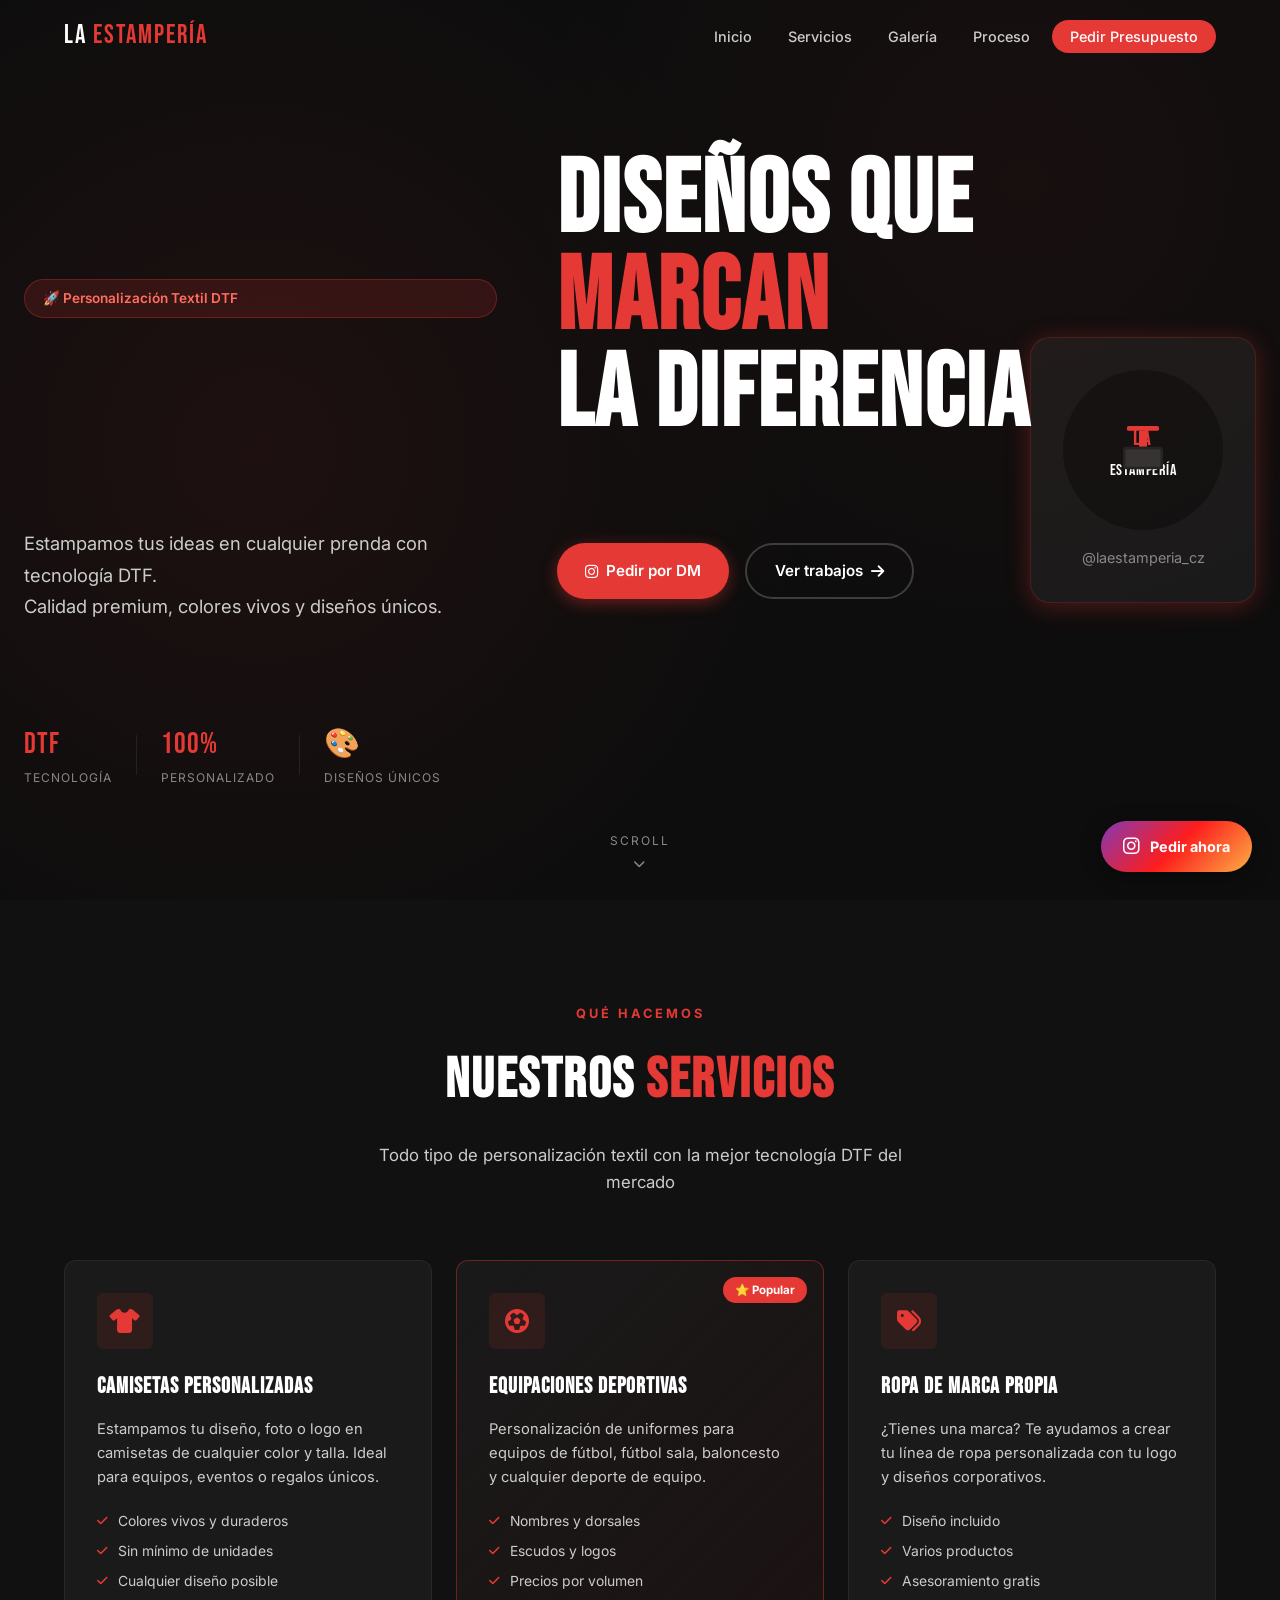
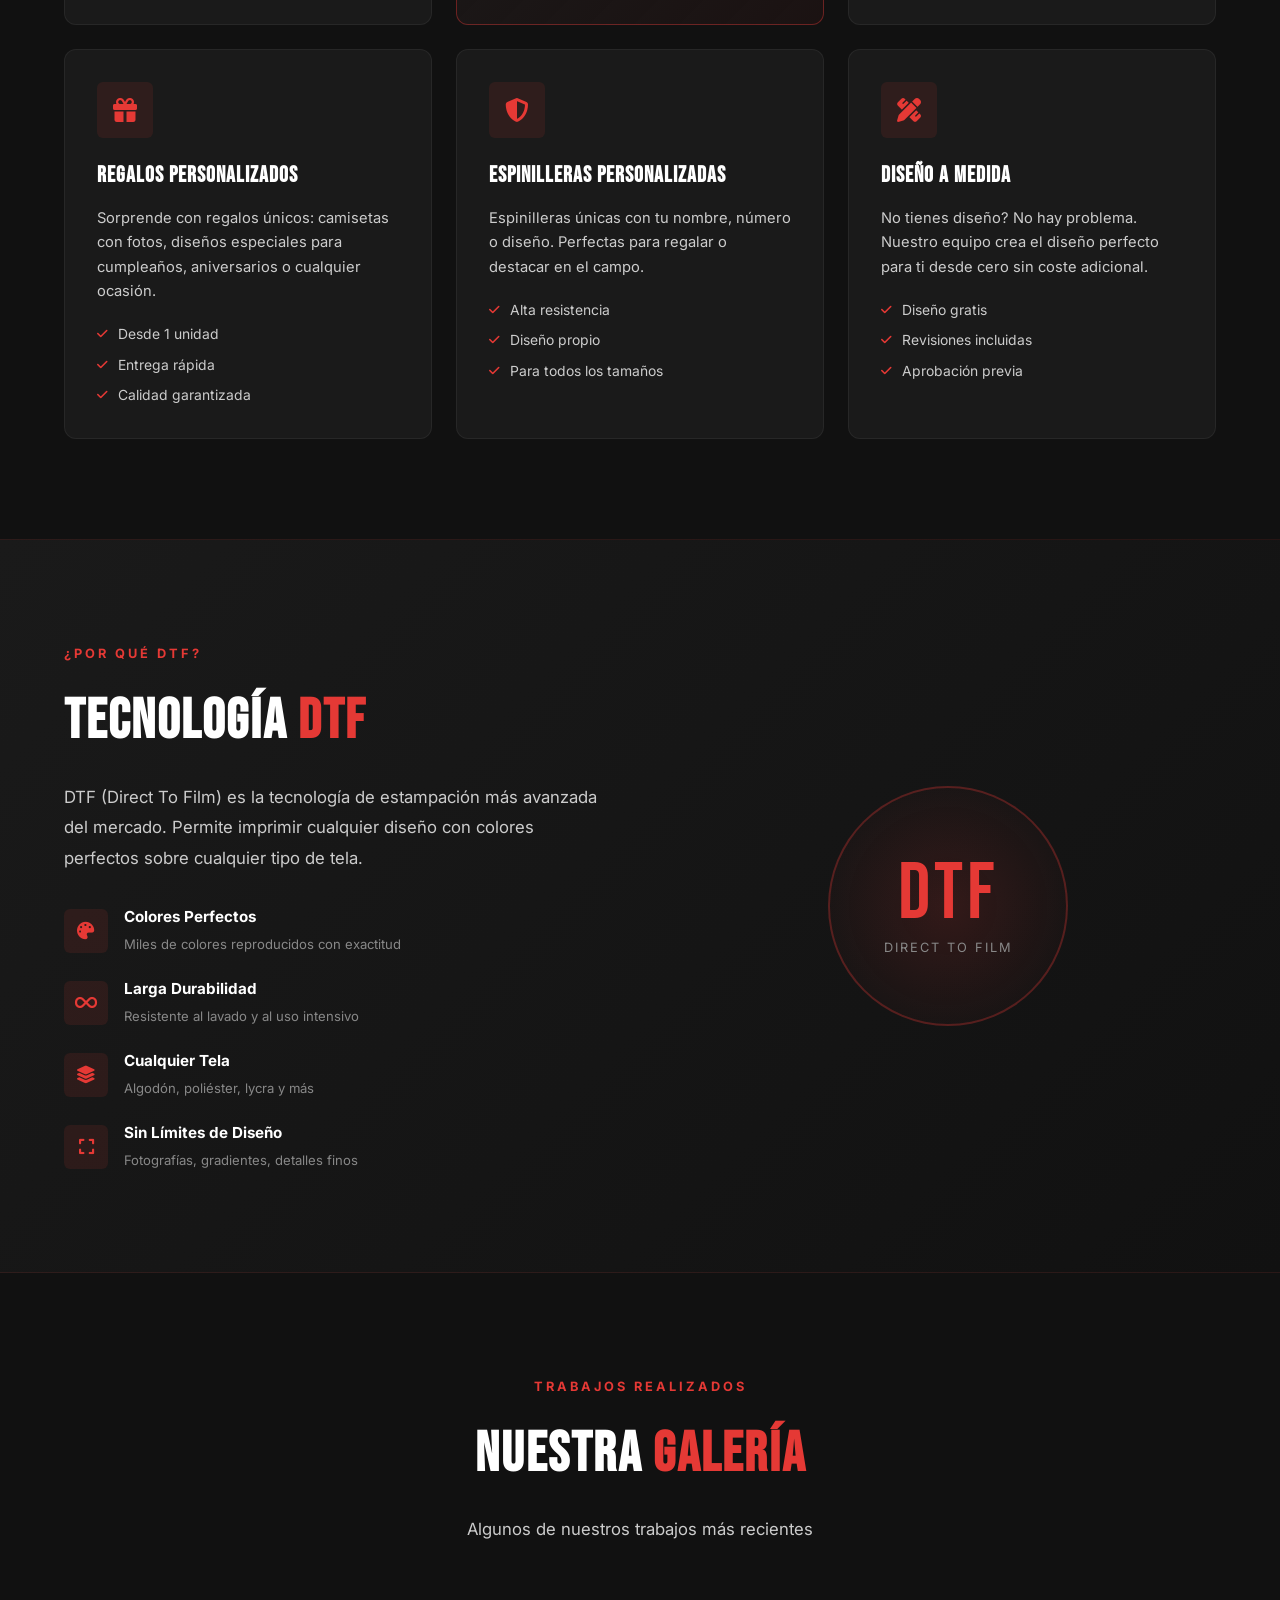
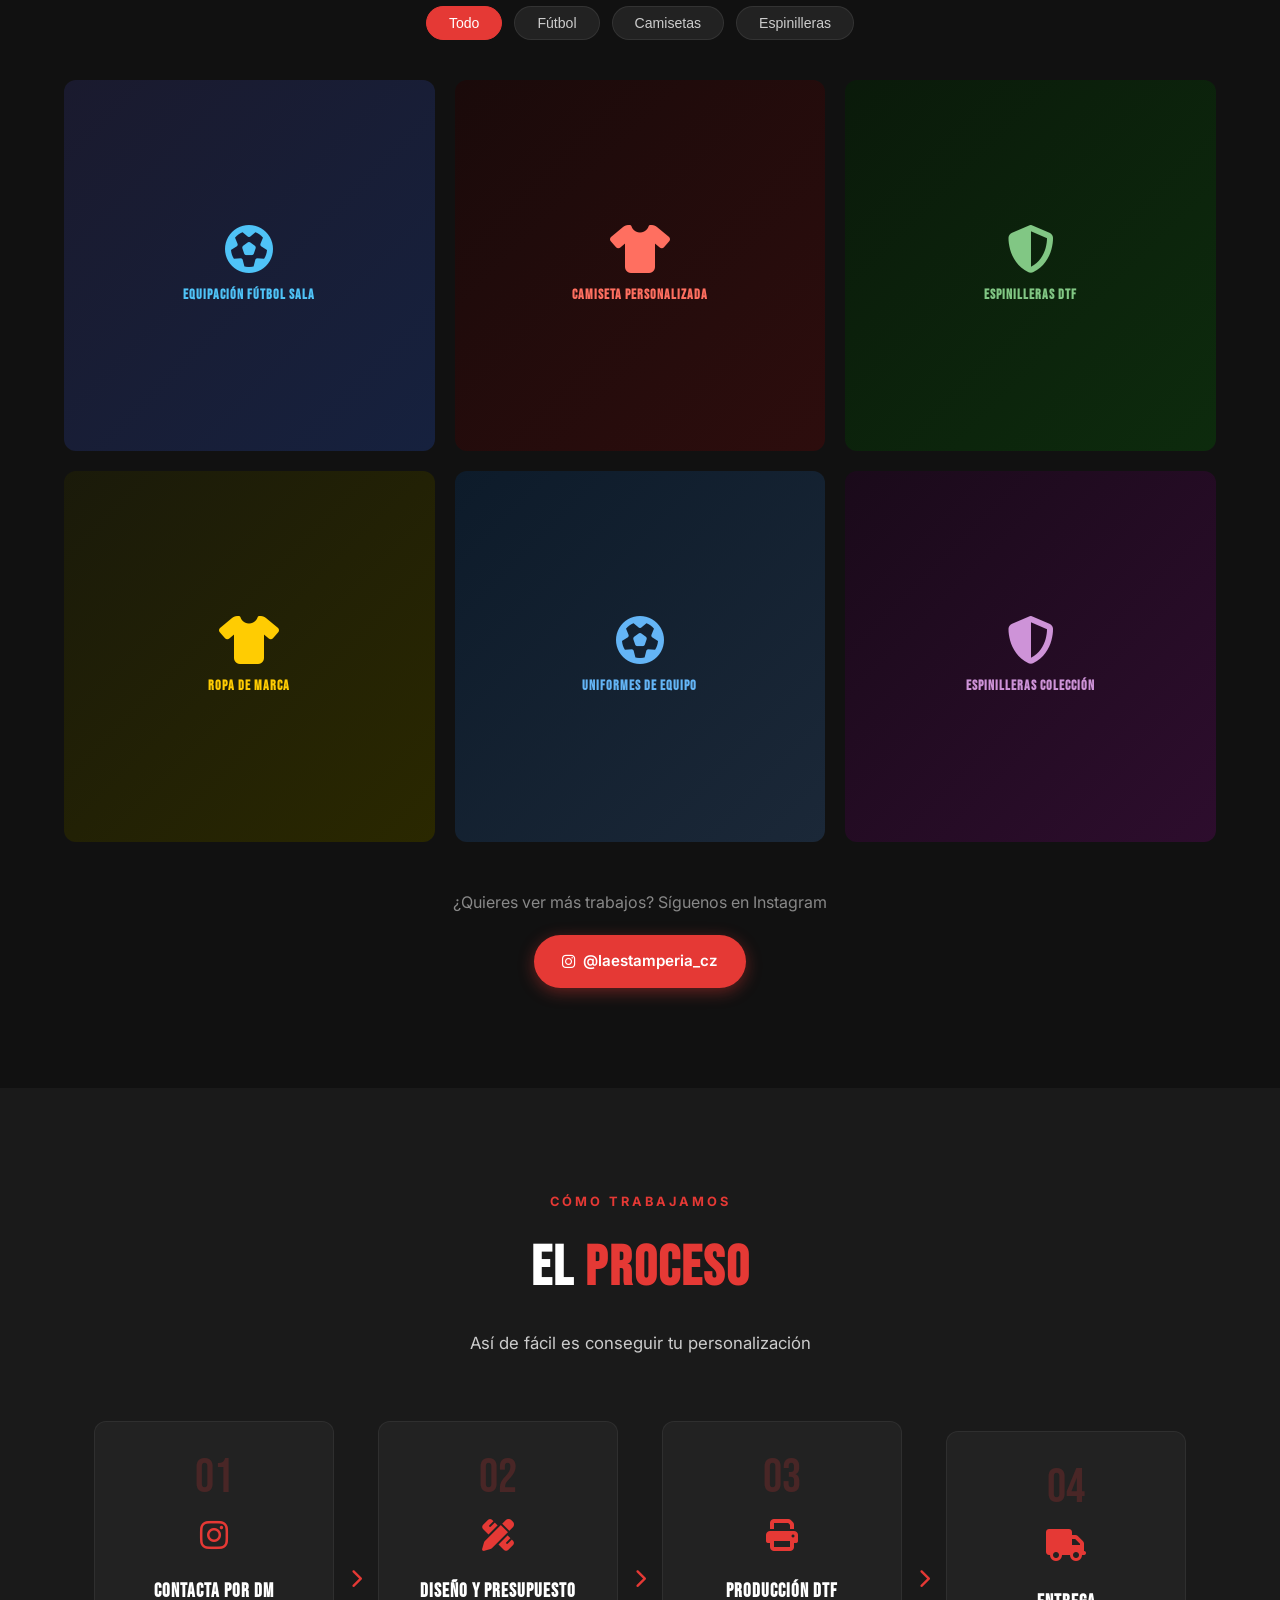
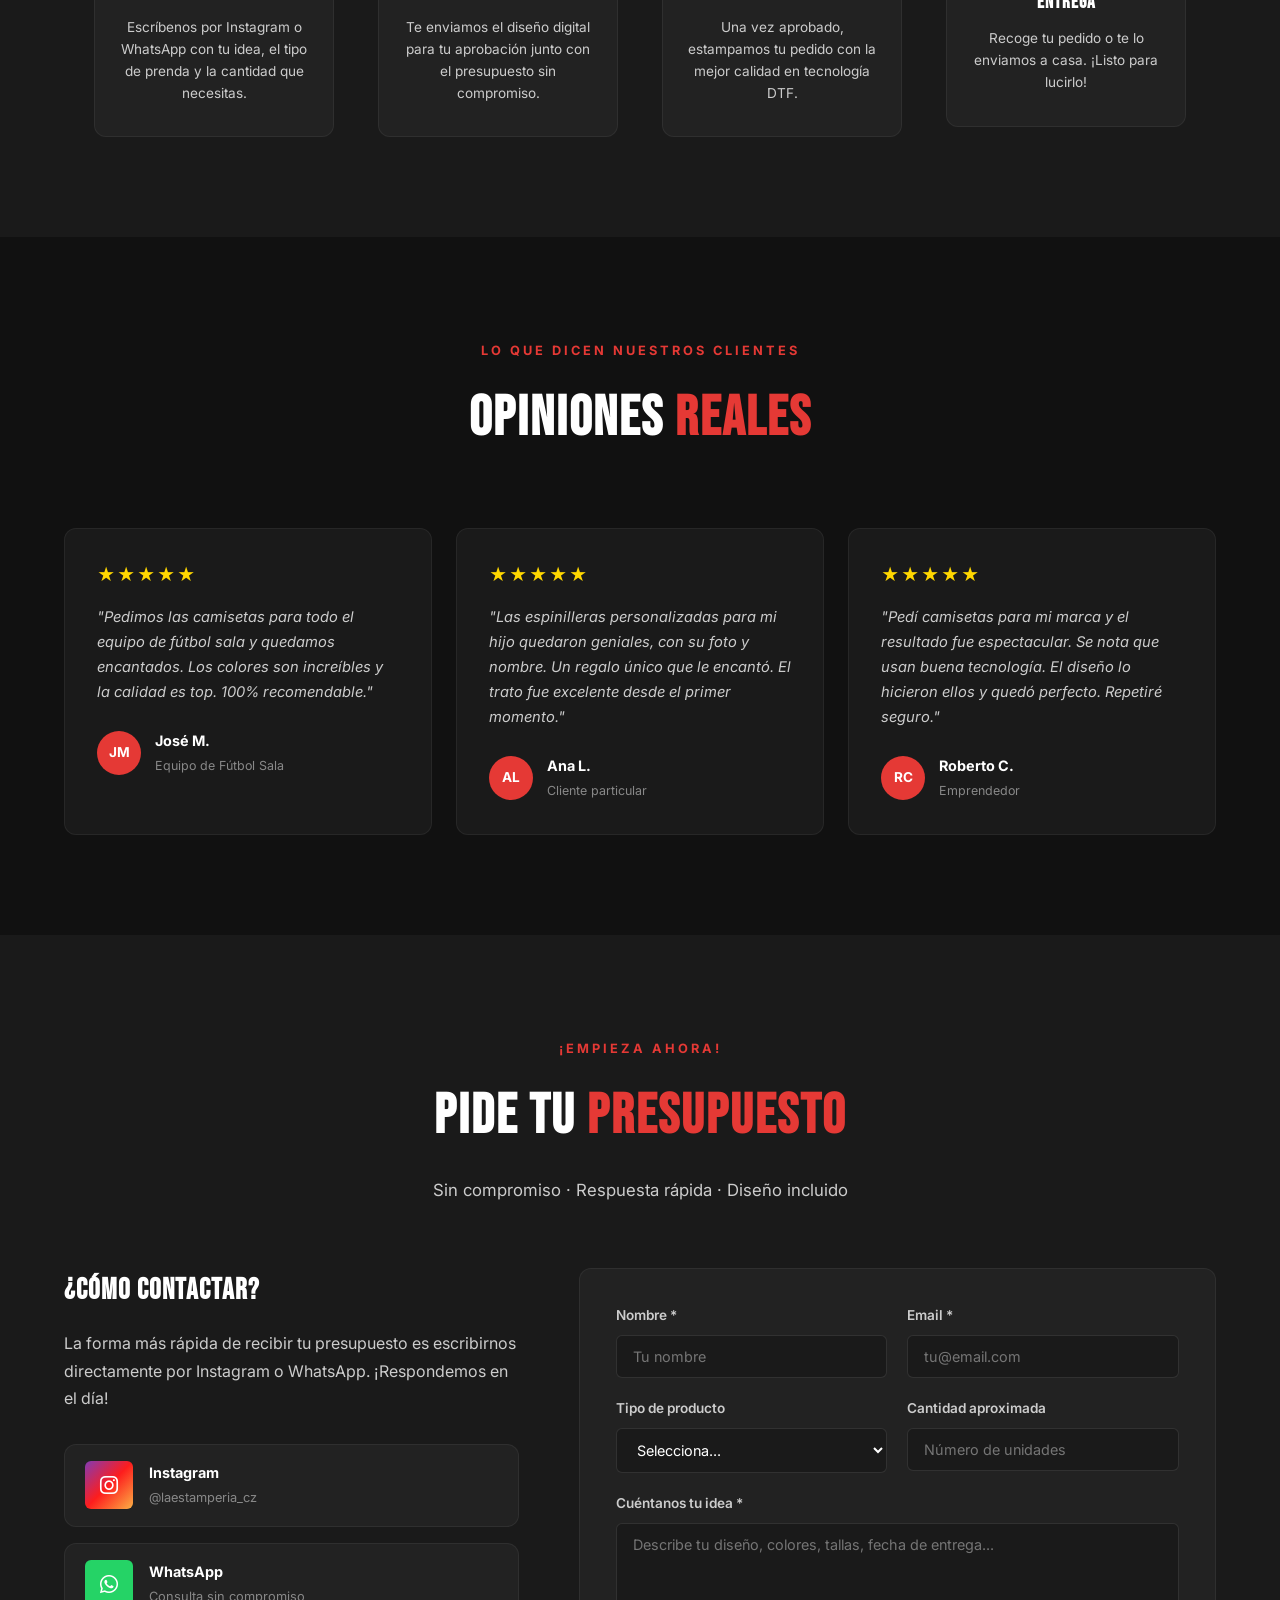
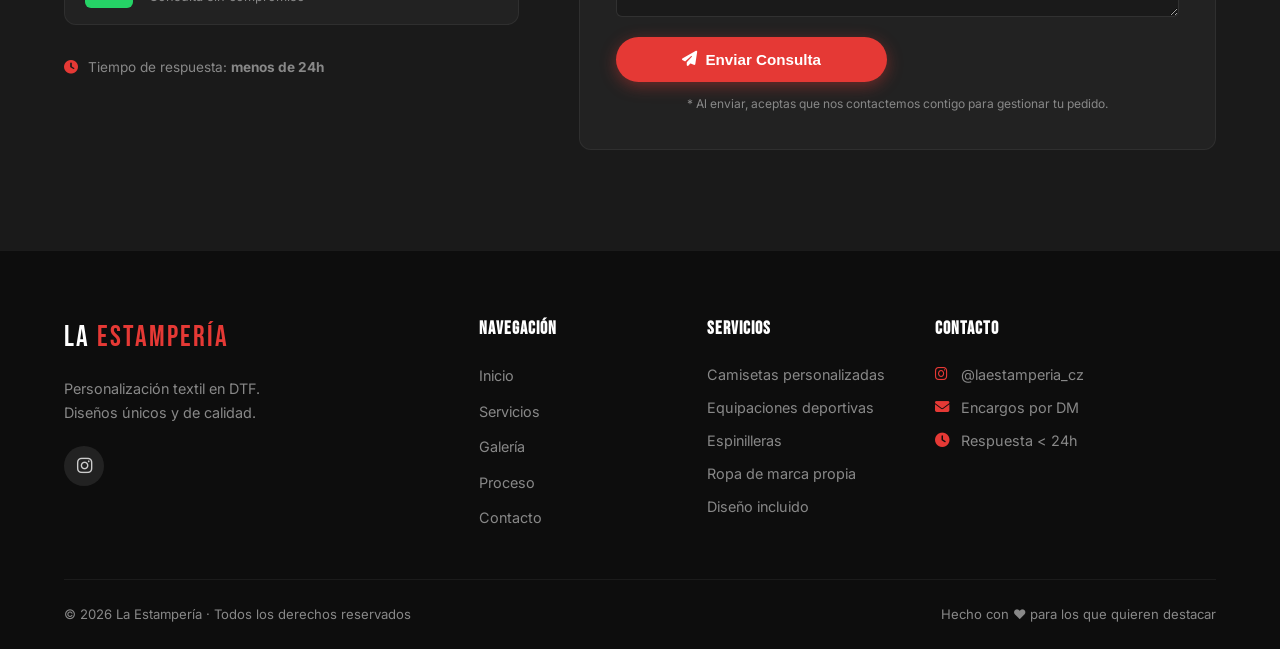
==== commit 7379117f: "fix: actualizar año copyright a 2026" ====
--- a/index.html
+++ b/index.html
@@ -310,7 +310,7 @@
         <div class="footer-contact-info"><h4>Contacto</h4><p><i class="fab fa-instagram"></i> @laestamperia_cz</p><p><i class="fas fa-envelope"></i> Encargos por DM</p><p><i class="fas fa-clock"></i> Respuesta &lt; 24h</p></div>
       </div>
       <div class="footer-bottom">
-        <p>&copy; 2025 La Estampería · Todos los derechos reservados</p>
+        <p>&copy; 2026 La Estampería · Todos los derechos reservados</p>
         <p>Hecho con ❤️ para los que quieren destacar</p>
       </div>
     </div>
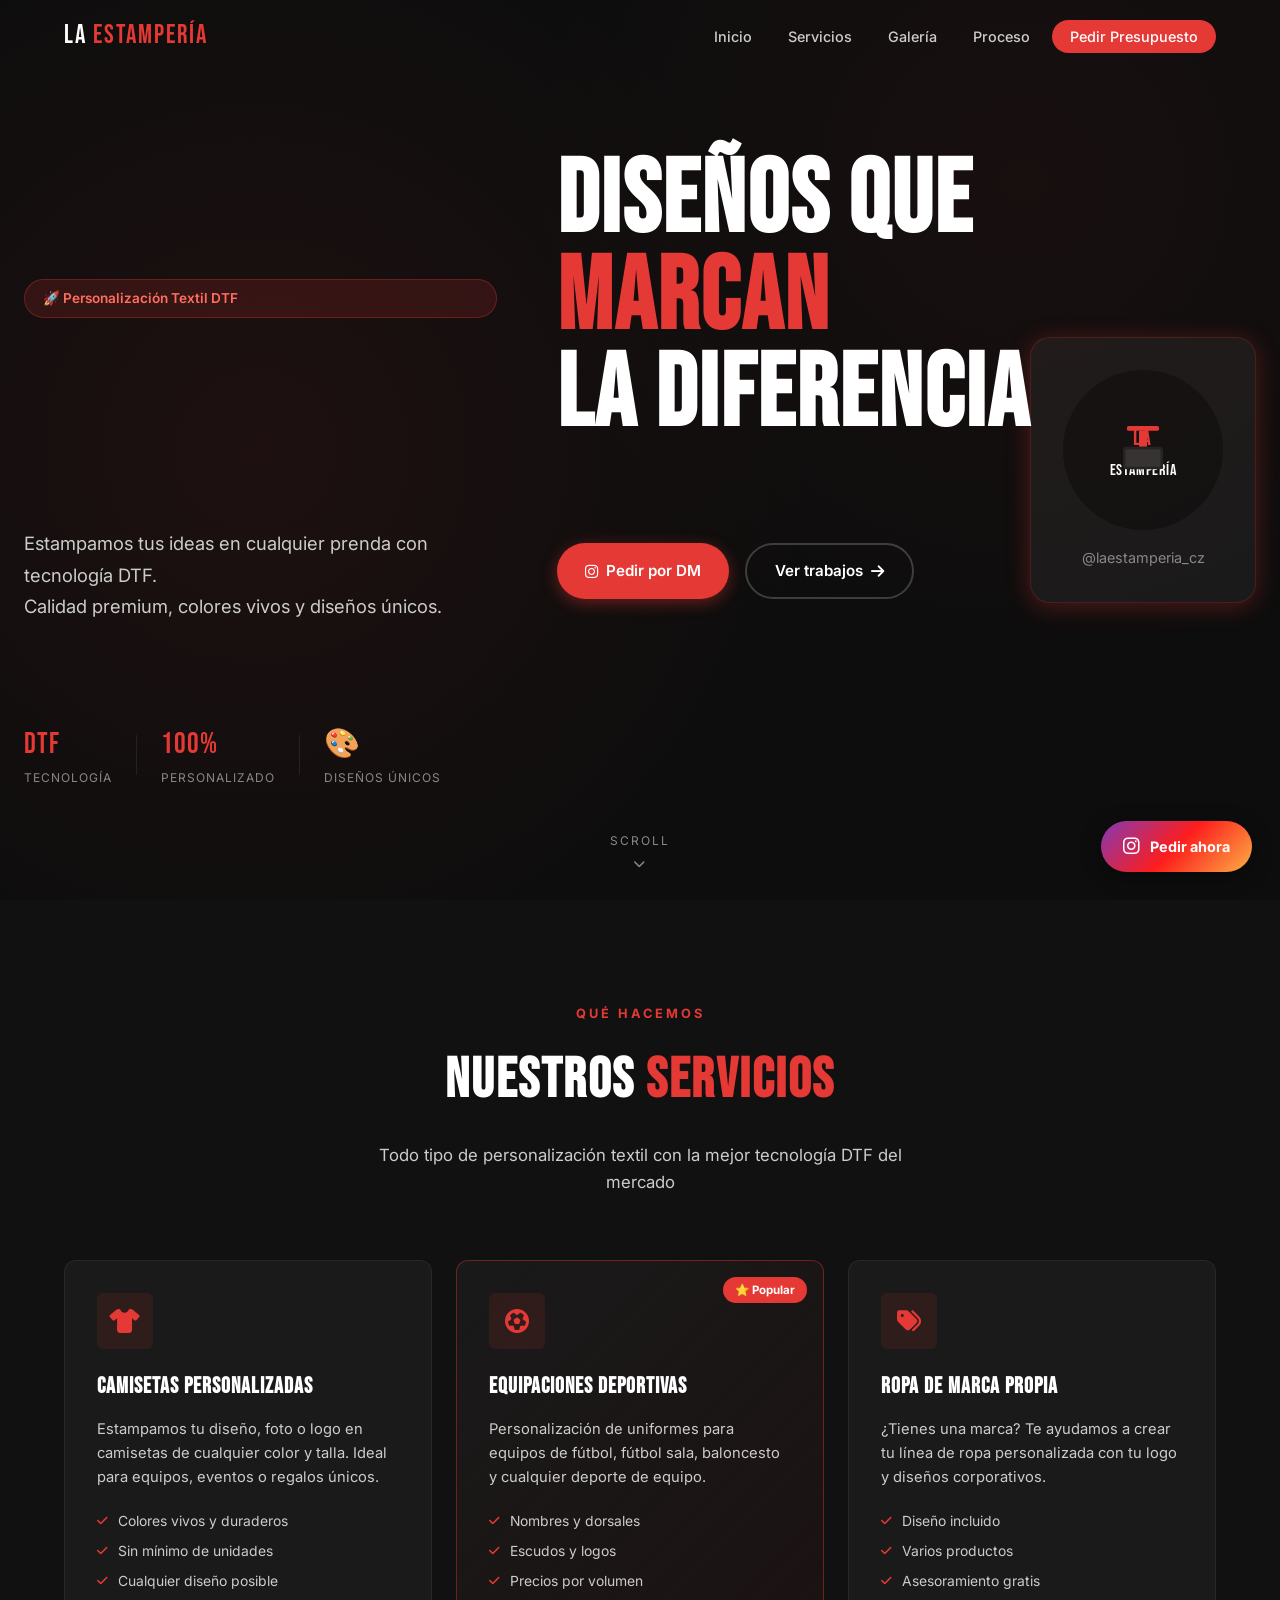
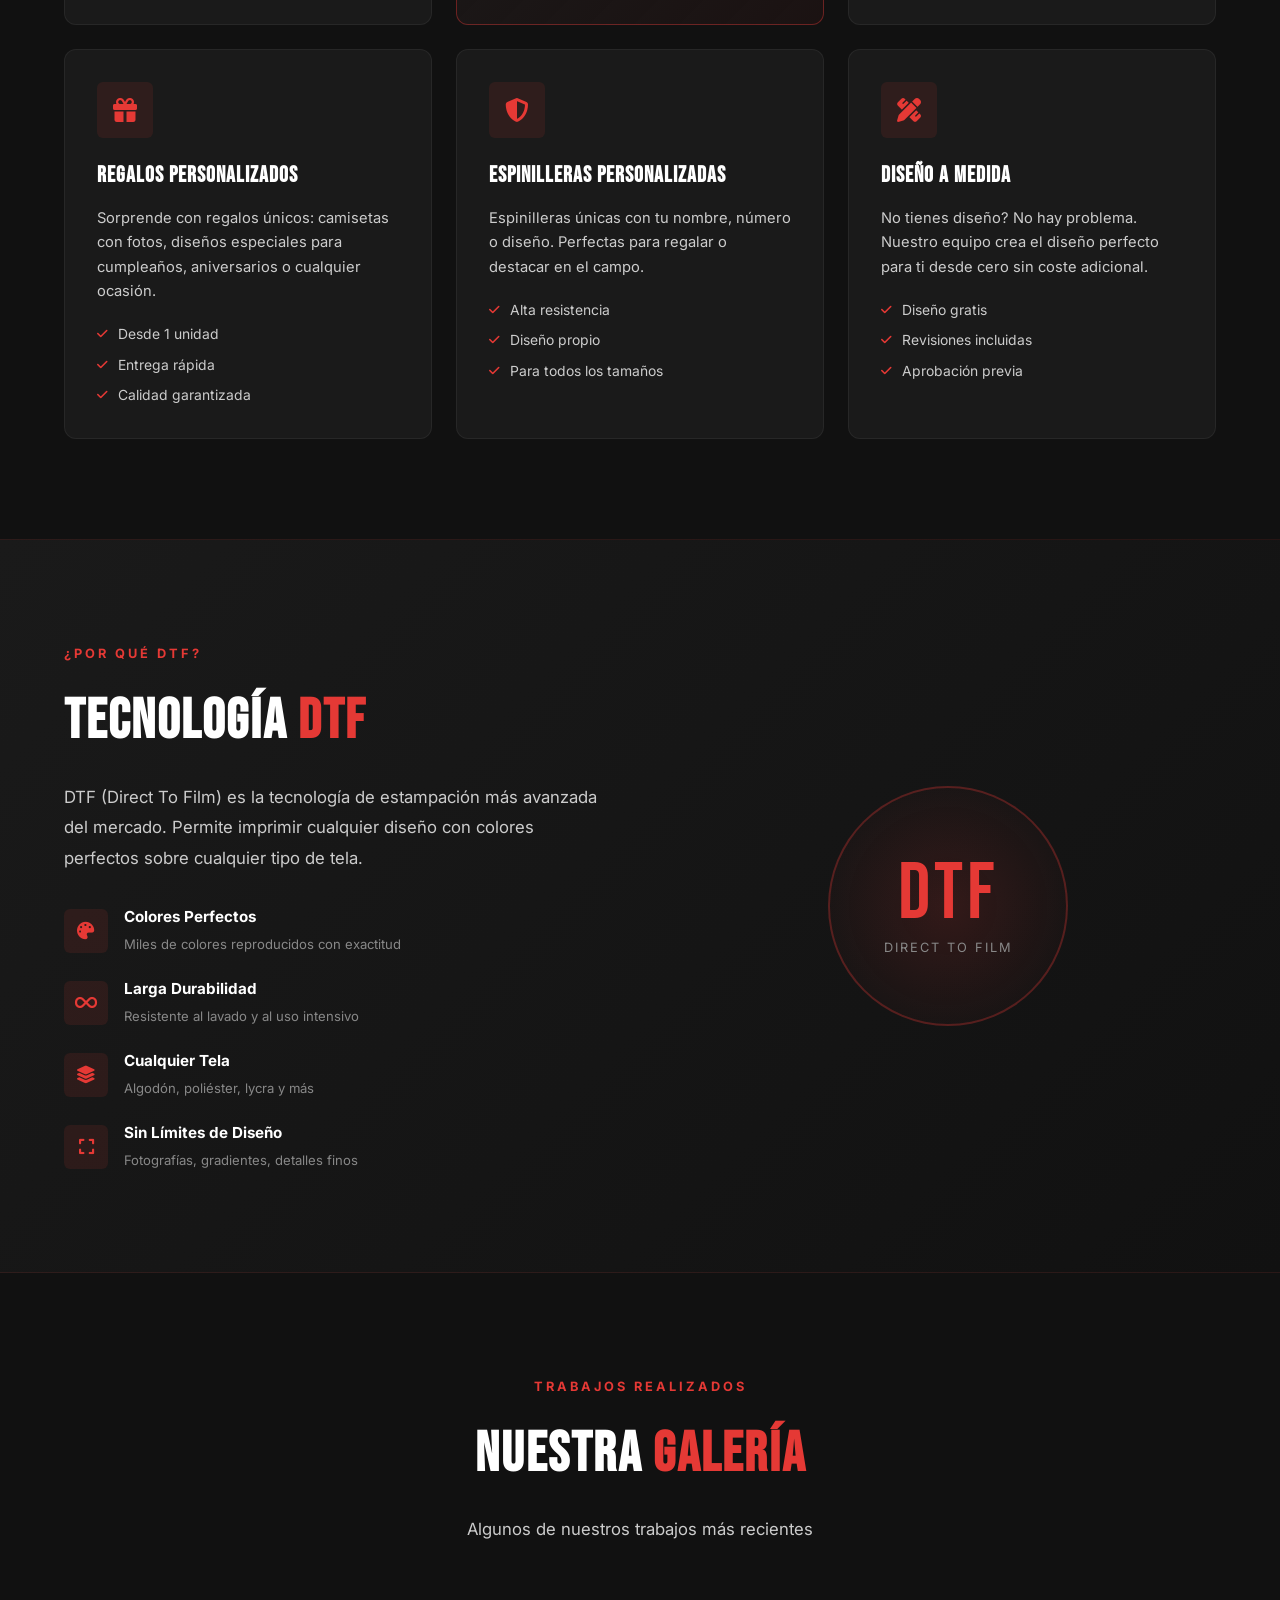
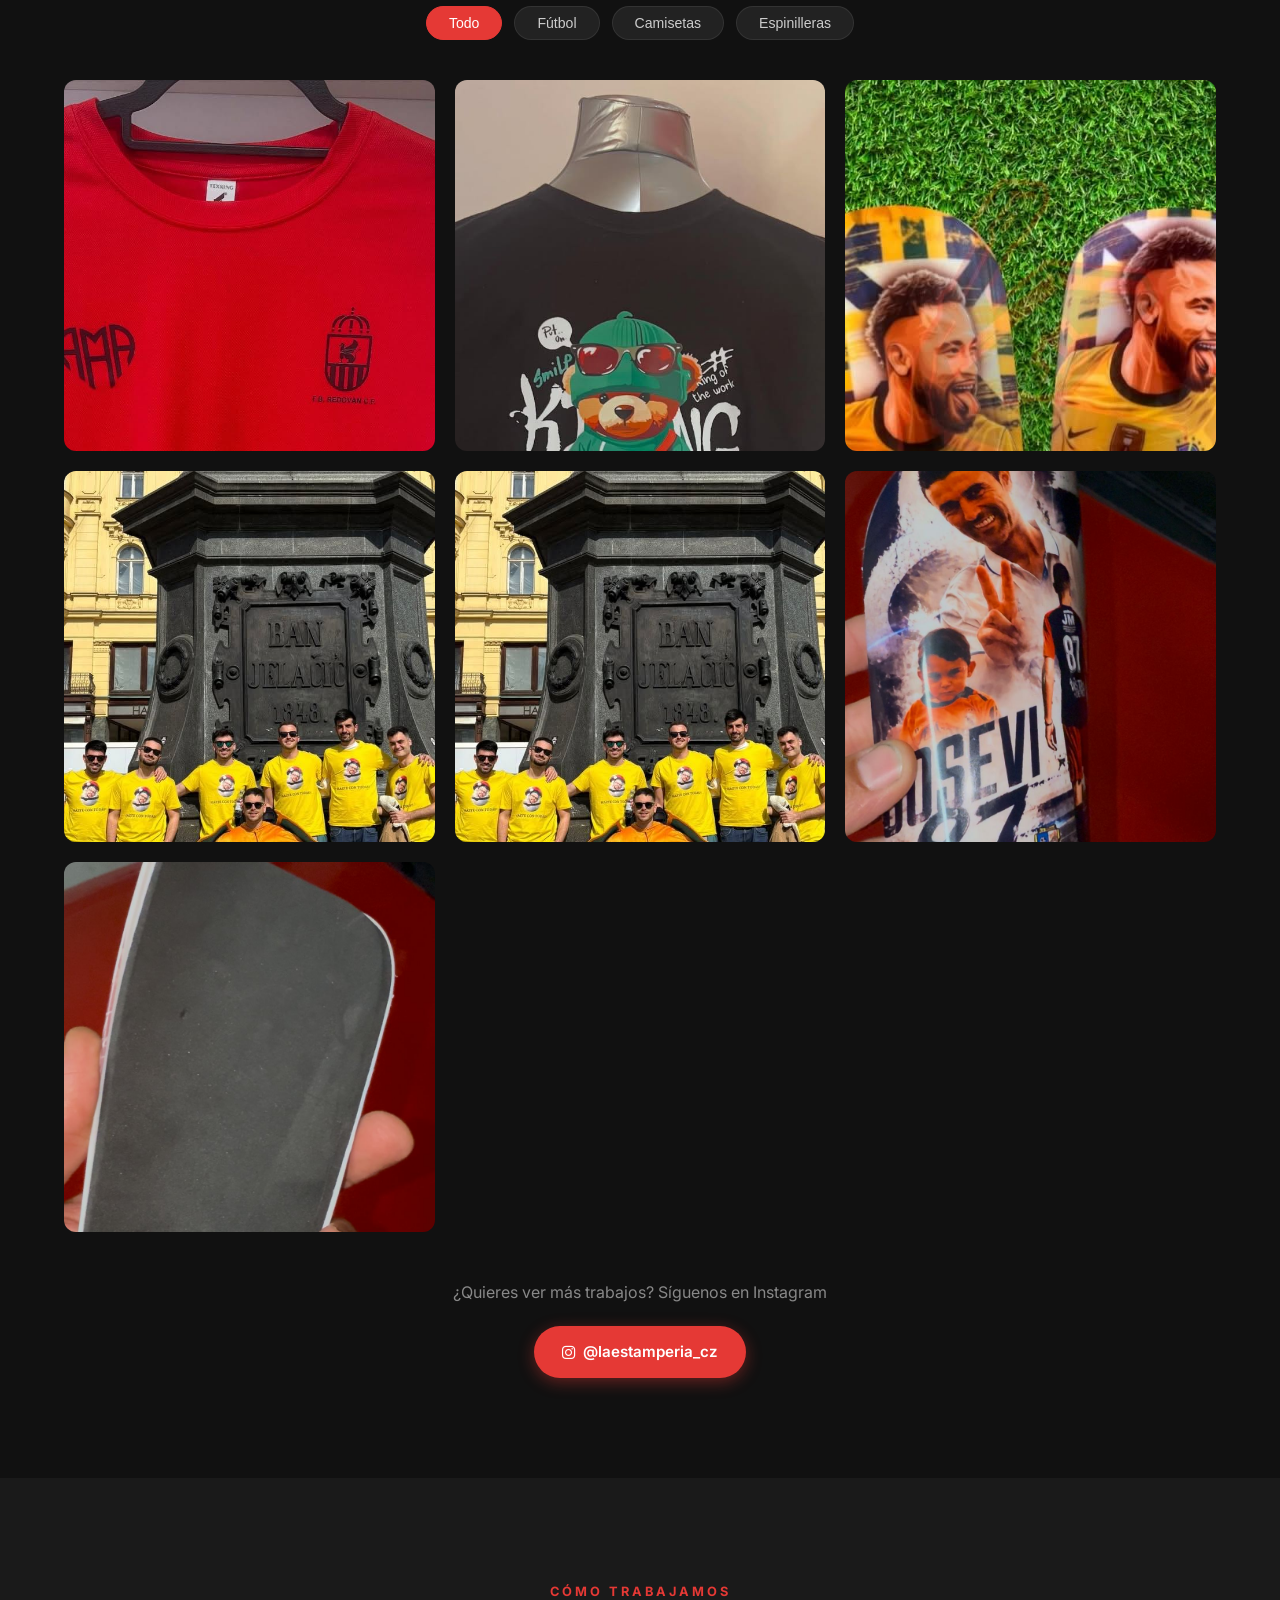
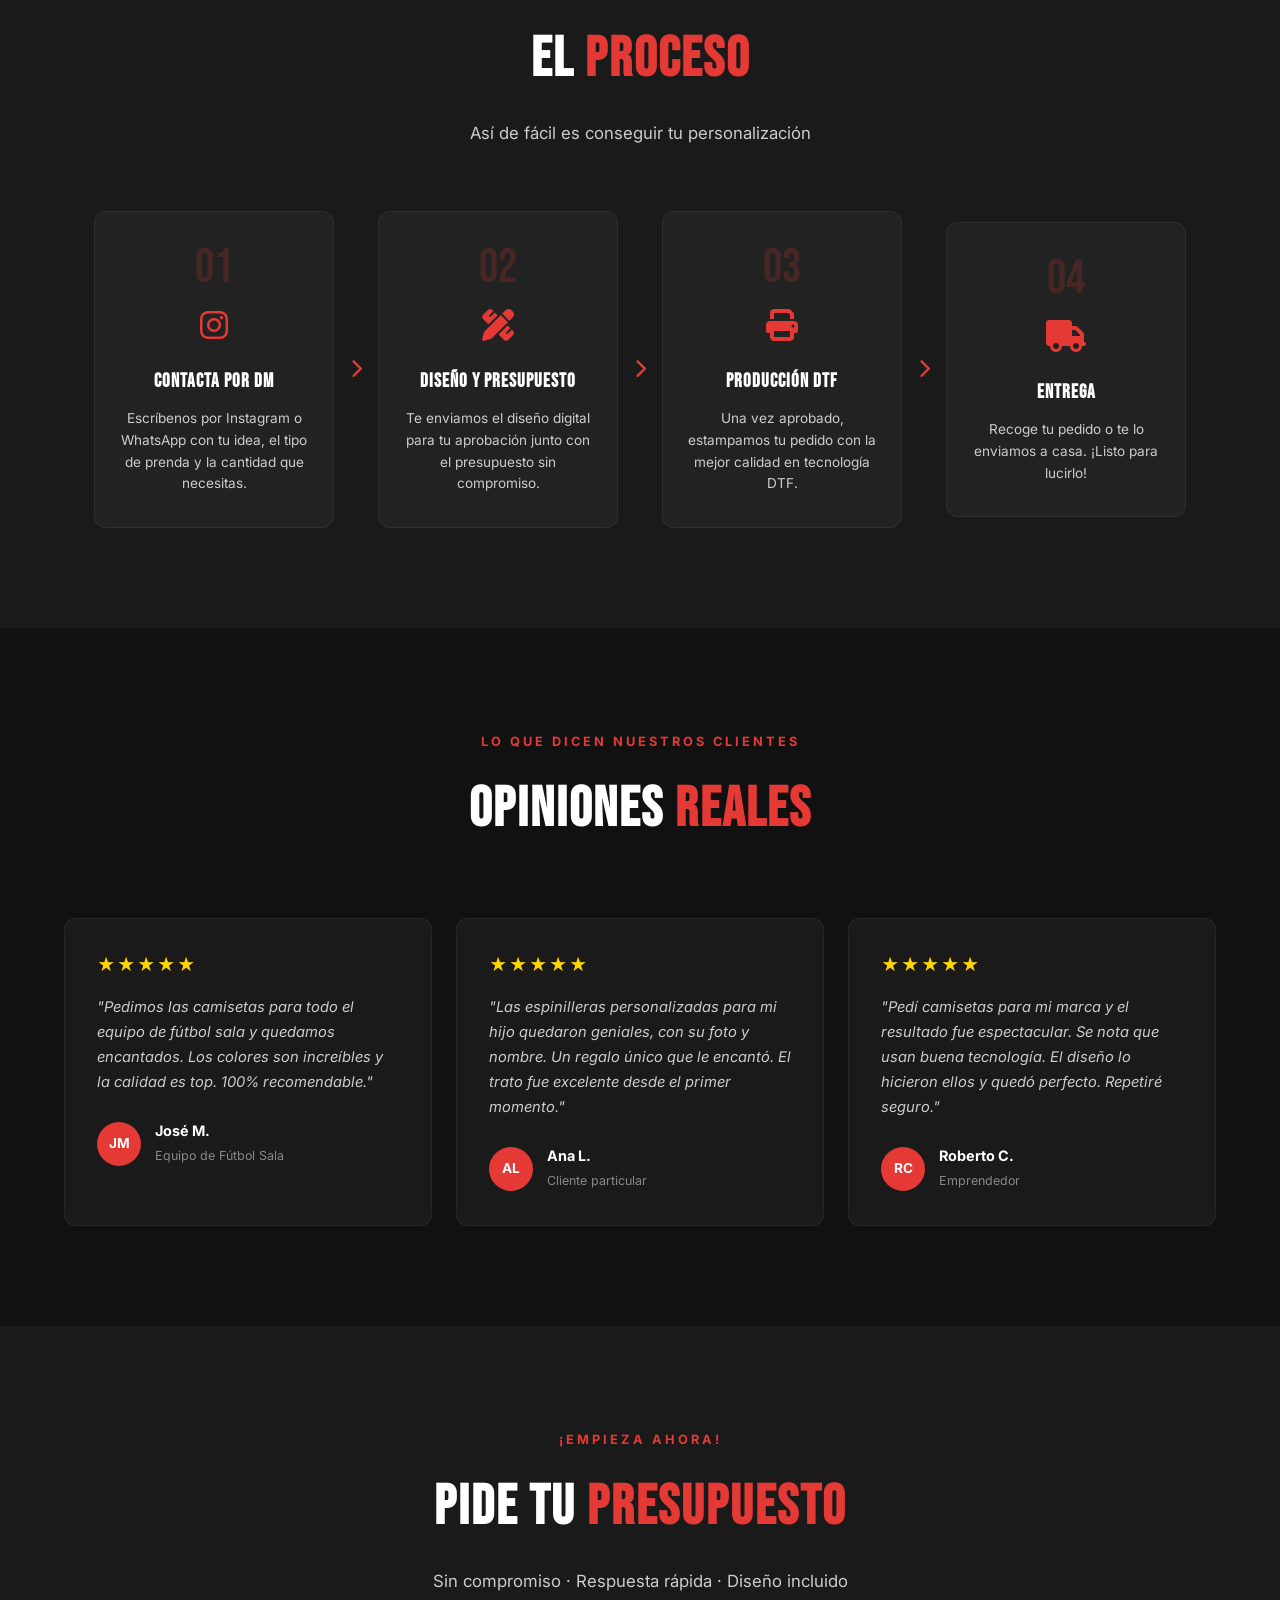
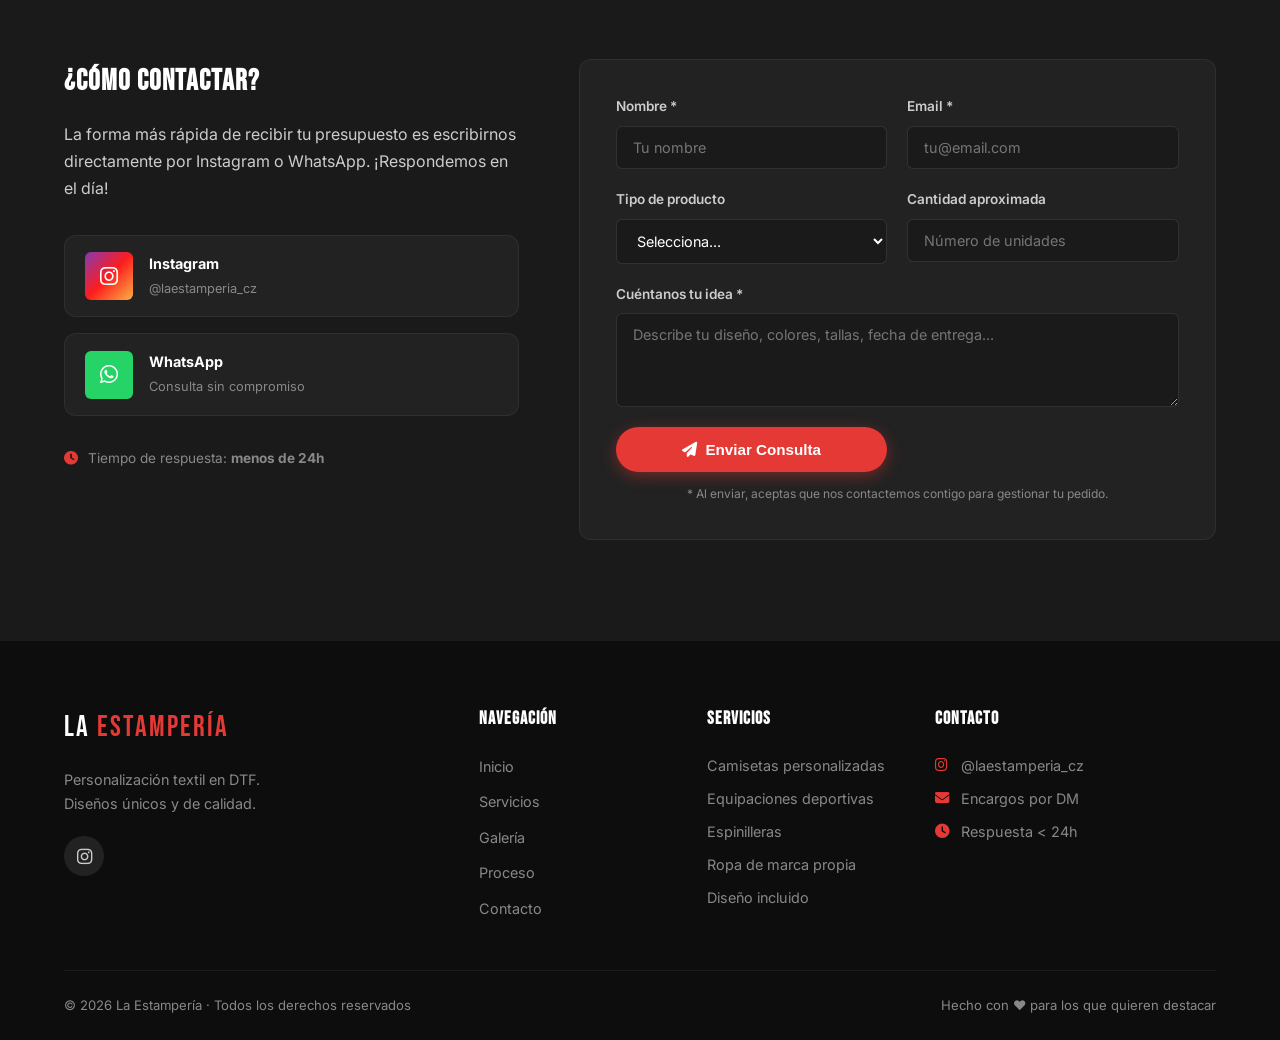
==== commit 7dccb3be: "Añadir fotos reales a la galería" ====
--- a/index.html
+++ b/index.html
@@ -213,12 +213,13 @@
         <button class="filter-btn" data-filter="espi">Espinilleras</button>
       </div>
       <div class="gallery-grid" id="gallery-grid">
-        <div class="gallery-item" data-category="futbol"><div class="gallery-placeholder futbol-1"><i class="fas fa-futbol"></i><span>Equipación Fútbol Sala</span></div><div class="gallery-overlay"><p>Equipación completa personalizada</p></div></div>
-        <div class="gallery-item" data-category="camisetas"><div class="gallery-placeholder camiseta-1"><i class="fas fa-tshirt"></i><span>Camiseta Personalizada</span></div><div class="gallery-overlay"><p>Diseño a medida del cliente</p></div></div>
-        <div class="gallery-item" data-category="espi"><div class="gallery-placeholder espi-1"><i class="fas fa-shield-halved"></i><span>Espinilleras DTF</span></div><div class="gallery-overlay"><p>Espinilleras con foto personalizada</p></div></div>
-        <div class="gallery-item" data-category="camisetas"><div class="gallery-placeholder camiseta-2"><i class="fas fa-tshirt"></i><span>Ropa de Marca</span></div><div class="gallery-overlay"><p>Línea de ropa propia</p></div></div>
-        <div class="gallery-item" data-category="futbol"><div class="gallery-placeholder futbol-2"><i class="fas fa-futbol"></i><span>Uniformes de Equipo</span></div><div class="gallery-overlay"><p>Uniformes con nombre y número</p></div></div>
-        <div class="gallery-item" data-category="espi"><div class="gallery-placeholder espi-2"><i class="fas fa-shield-halved"></i><span>Espinilleras Colección</span></div><div class="gallery-overlay"><p>Colección especial personalizada</p></div></div>
+        <div class="gallery-item" data-category="futbol"><img src="img/uniforme-redovan.jpg" alt="Equipación Fútbol Sala" class="gallery-img" /><div class="gallery-overlay"><p>Equipación completa personalizada</p></div></div>
+        <div class="gallery-item" data-category="camisetas"><img src="img/camiseta-bear.jpg" alt="Camiseta Personalizada" class="gallery-img" /><div class="gallery-overlay"><p>Diseño a medida del cliente</p></div></div>
+        <div class="gallery-item" data-category="espi"><img src="img/espinilleras-neymar.jpg" alt="Espinilleras DTF" class="gallery-img" /><div class="gallery-overlay"><p>Espinilleras con foto personalizada</p></div></div>
+        <div class="gallery-item" data-category="camisetas"><img src="img/camisetas-grupo.jpg" alt="Ropa de Marca" class="gallery-img" /><div class="gallery-overlay"><p>Línea de ropa propia</p></div></div>
+        <div class="gallery-item" data-category="futbol"><img src="img/camisetas-grupo.jpg" alt="Uniformes de Equipo" class="gallery-img" /><div class="gallery-overlay"><p>Uniformes con nombre y número</p></div></div>
+        <div class="gallery-item" data-category="espi"><img src="img/espinillera1.jpg" alt="Espinilleras Colección" class="gallery-img" /><div class="gallery-overlay"><p>Colección especial personalizada</p></div></div>
+        <div class="gallery-item" data-category="espi"><img src="img/espinillera2.jpg" alt="Espinilleras a Medida" class="gallery-img" /><div class="gallery-overlay"><p>Espinilleras personalizadas DTF</p></div></div>
       </div>
       <div class="gallery-cta">
         <p>¿Quieres ver más trabajos? Síguenos en Instagram</p>
--- a/styles.css
+++ b/styles.css
@@ -88,6 +88,7 @@
 .gallery-item { position: relative; border-radius: var(--radius); overflow: hidden; aspect-ratio: 1; cursor: pointer; transition: transform var(--transition); }
 .gallery-item:hover { transform: scale(1.02); }
 .gallery-item:hover .gallery-overlay { opacity: 1; }
+.gallery-img { width: 100%; height: 100%; object-fit: cover; display: block; }
 .gallery-placeholder { width: 100%; height: 100%; display: flex; flex-direction: column; align-items: center; justify-content: center; gap: 12px; font-size: 3rem; font-weight: 600; }
 .gallery-placeholder span { font-size: 0.85rem; font-family: var(--font-display); letter-spacing: 1px; }
 .futbol-1 { background: linear-gradient(135deg,#1a1a2e,#16213e); color: #4fc3f7; }
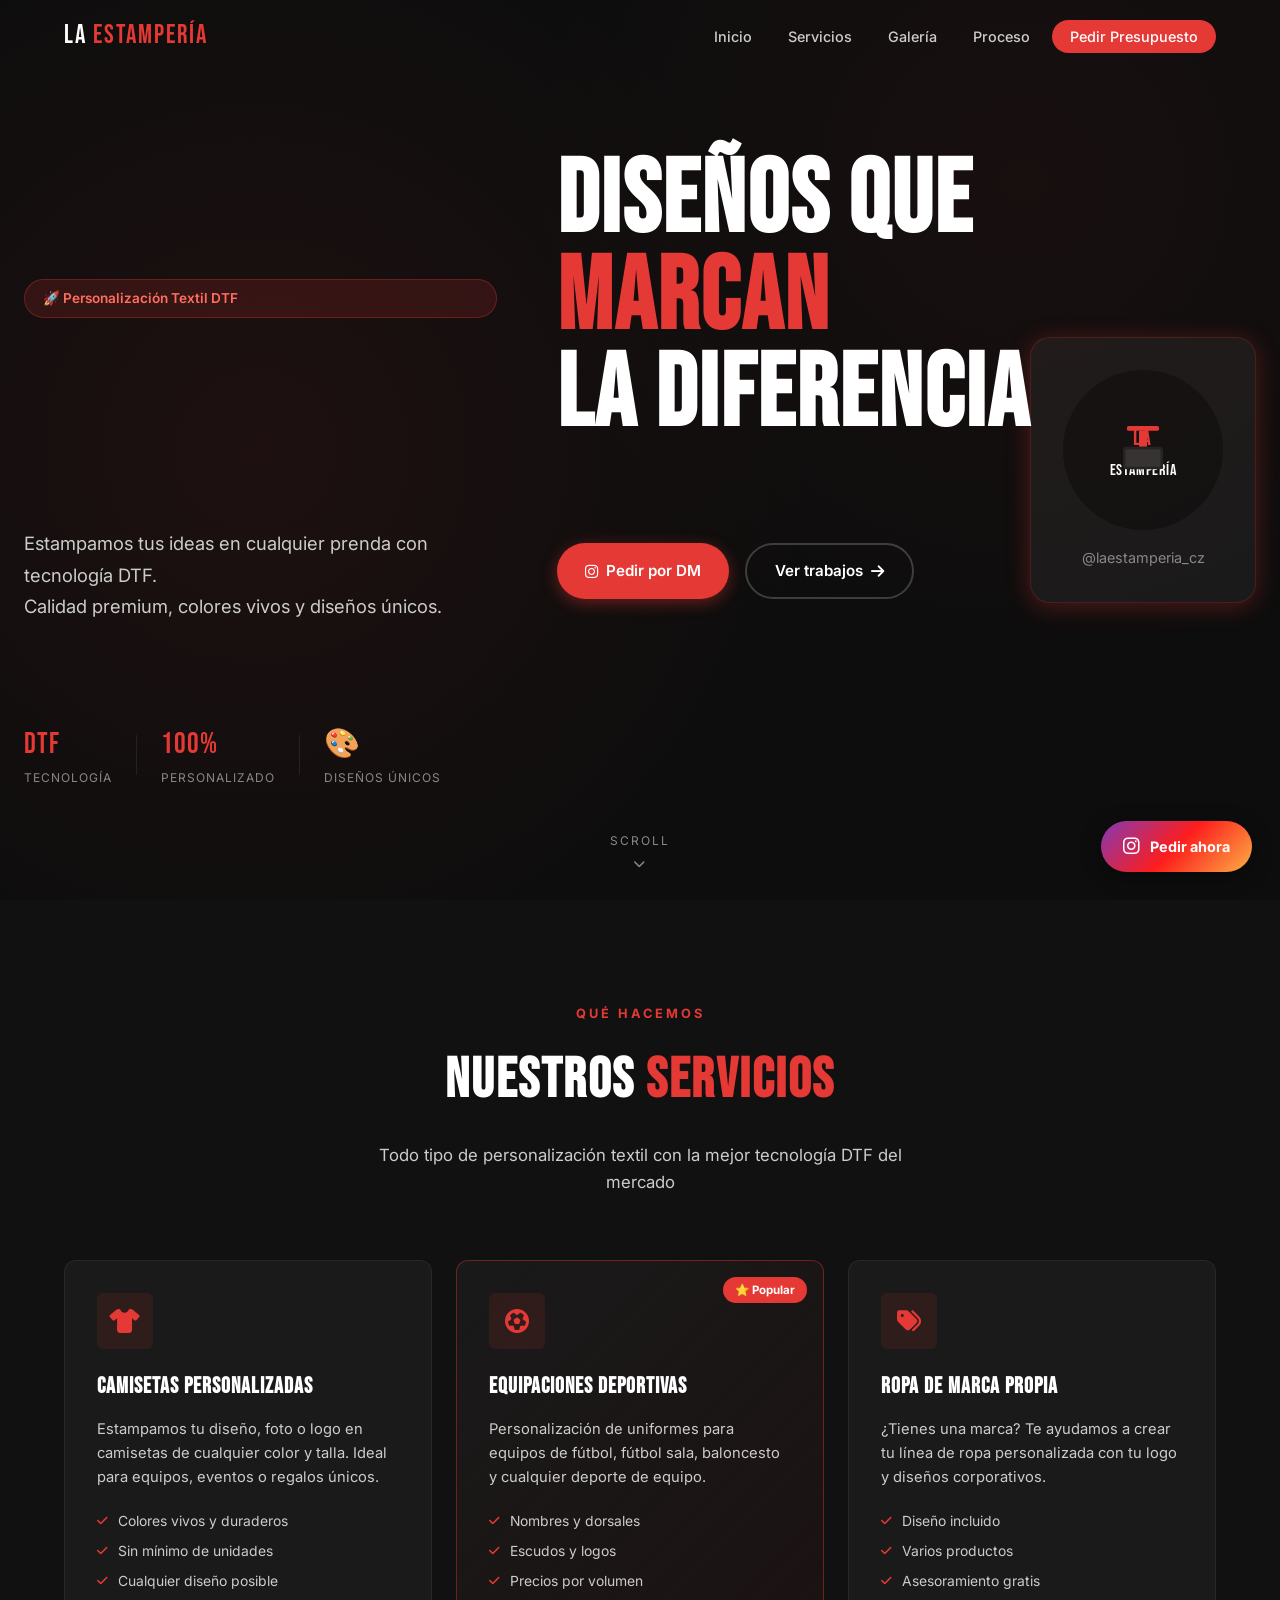
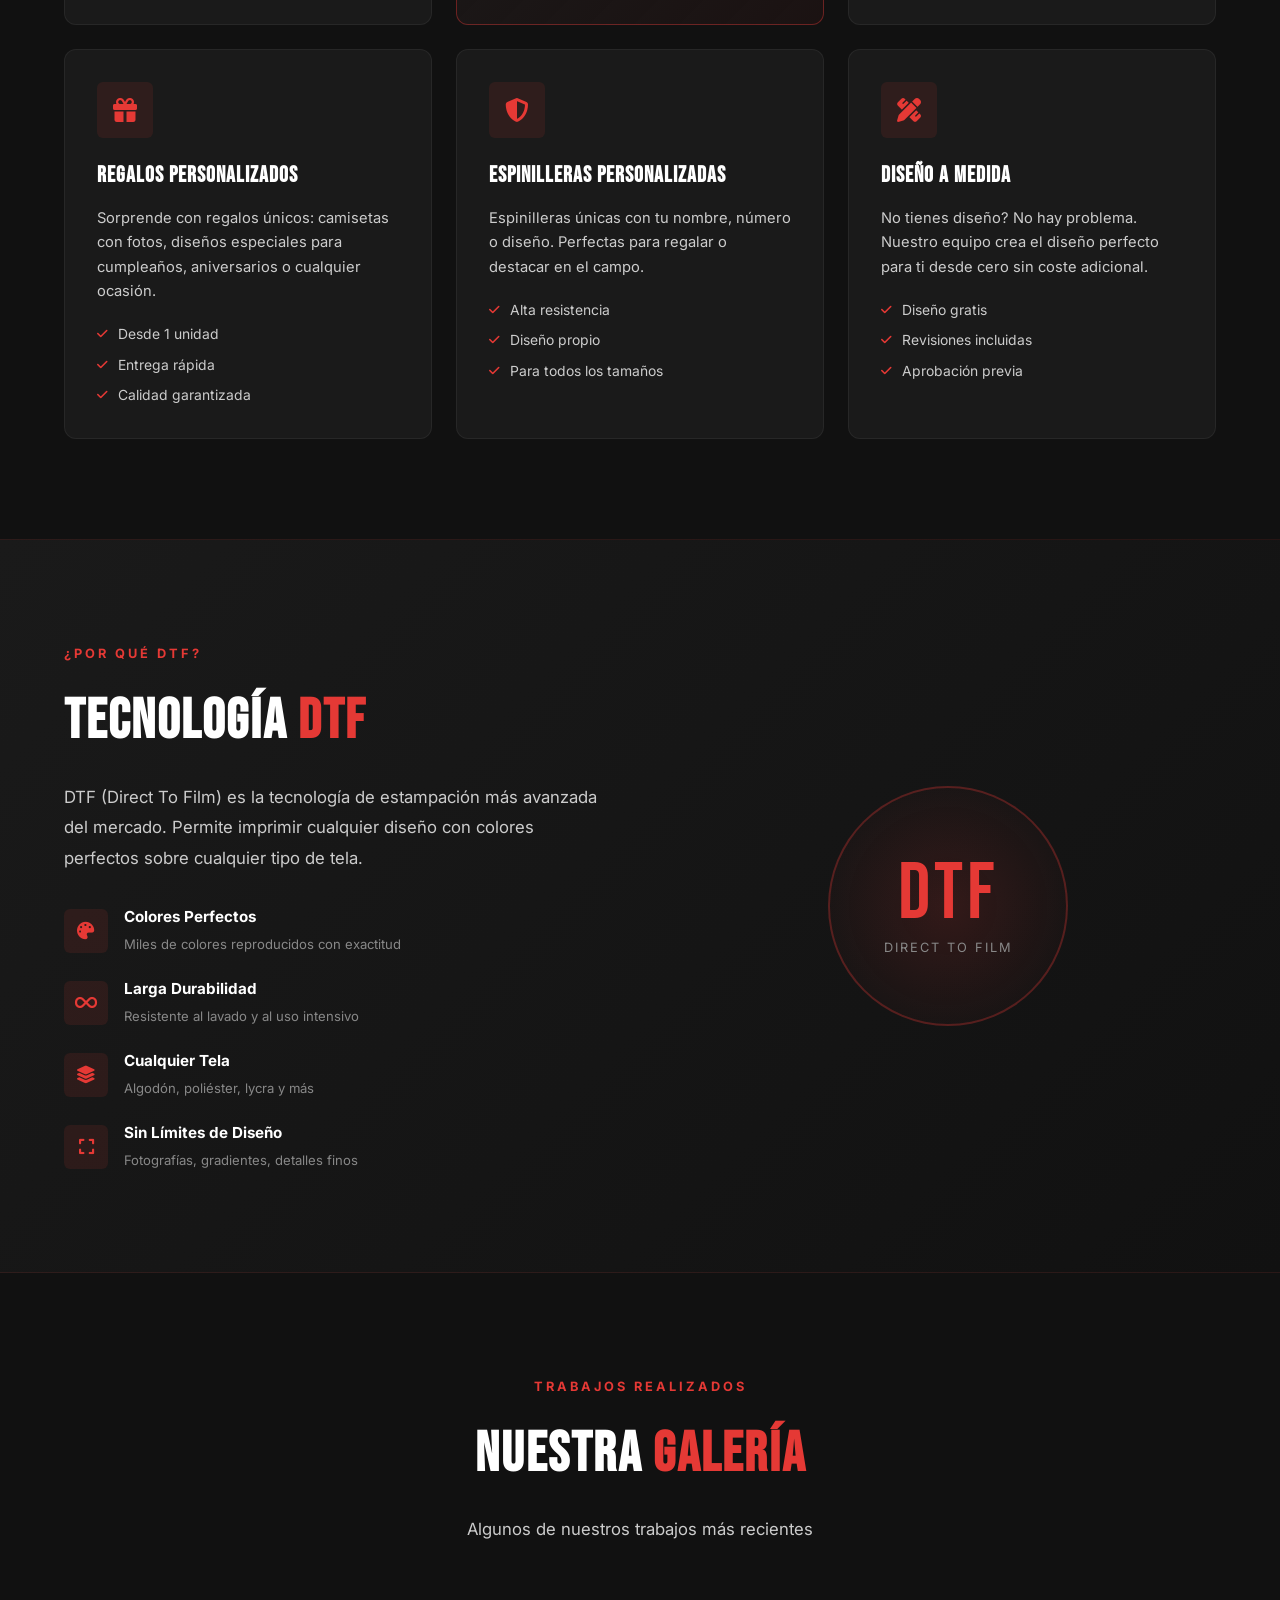
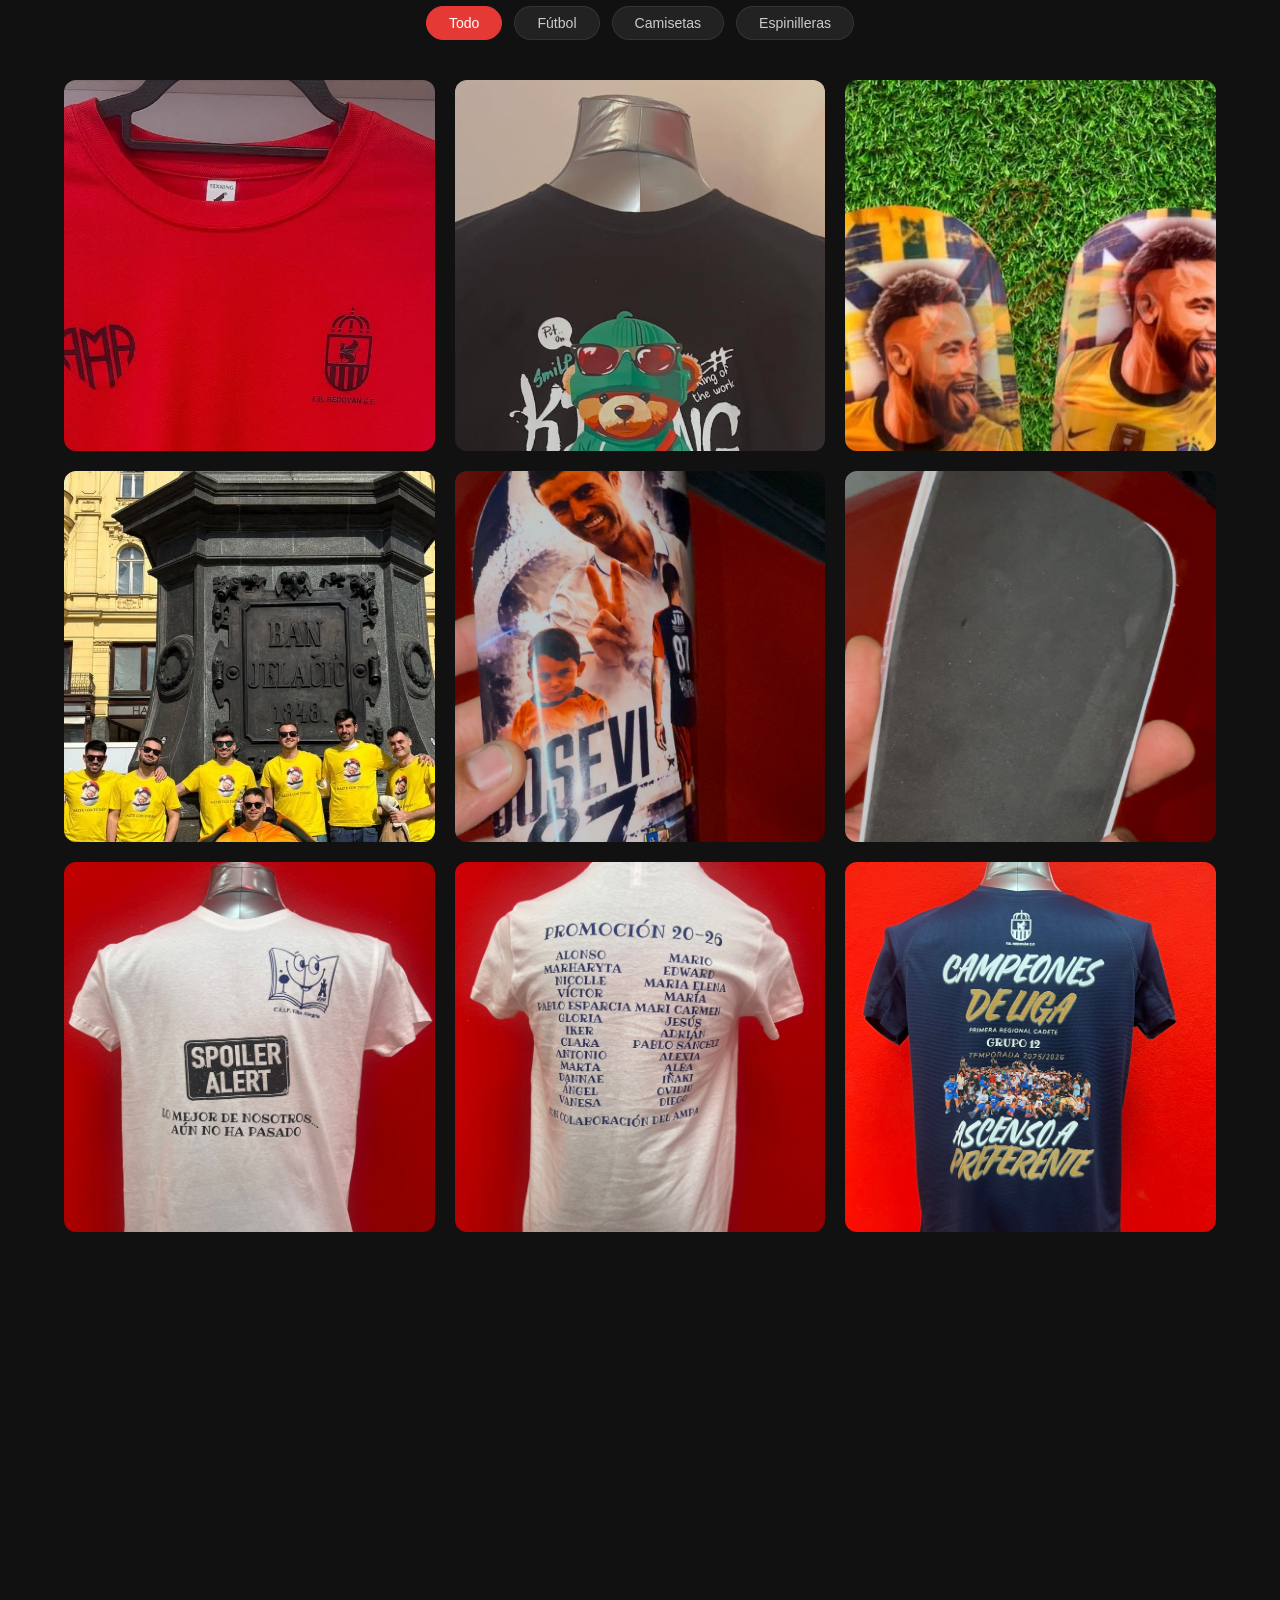
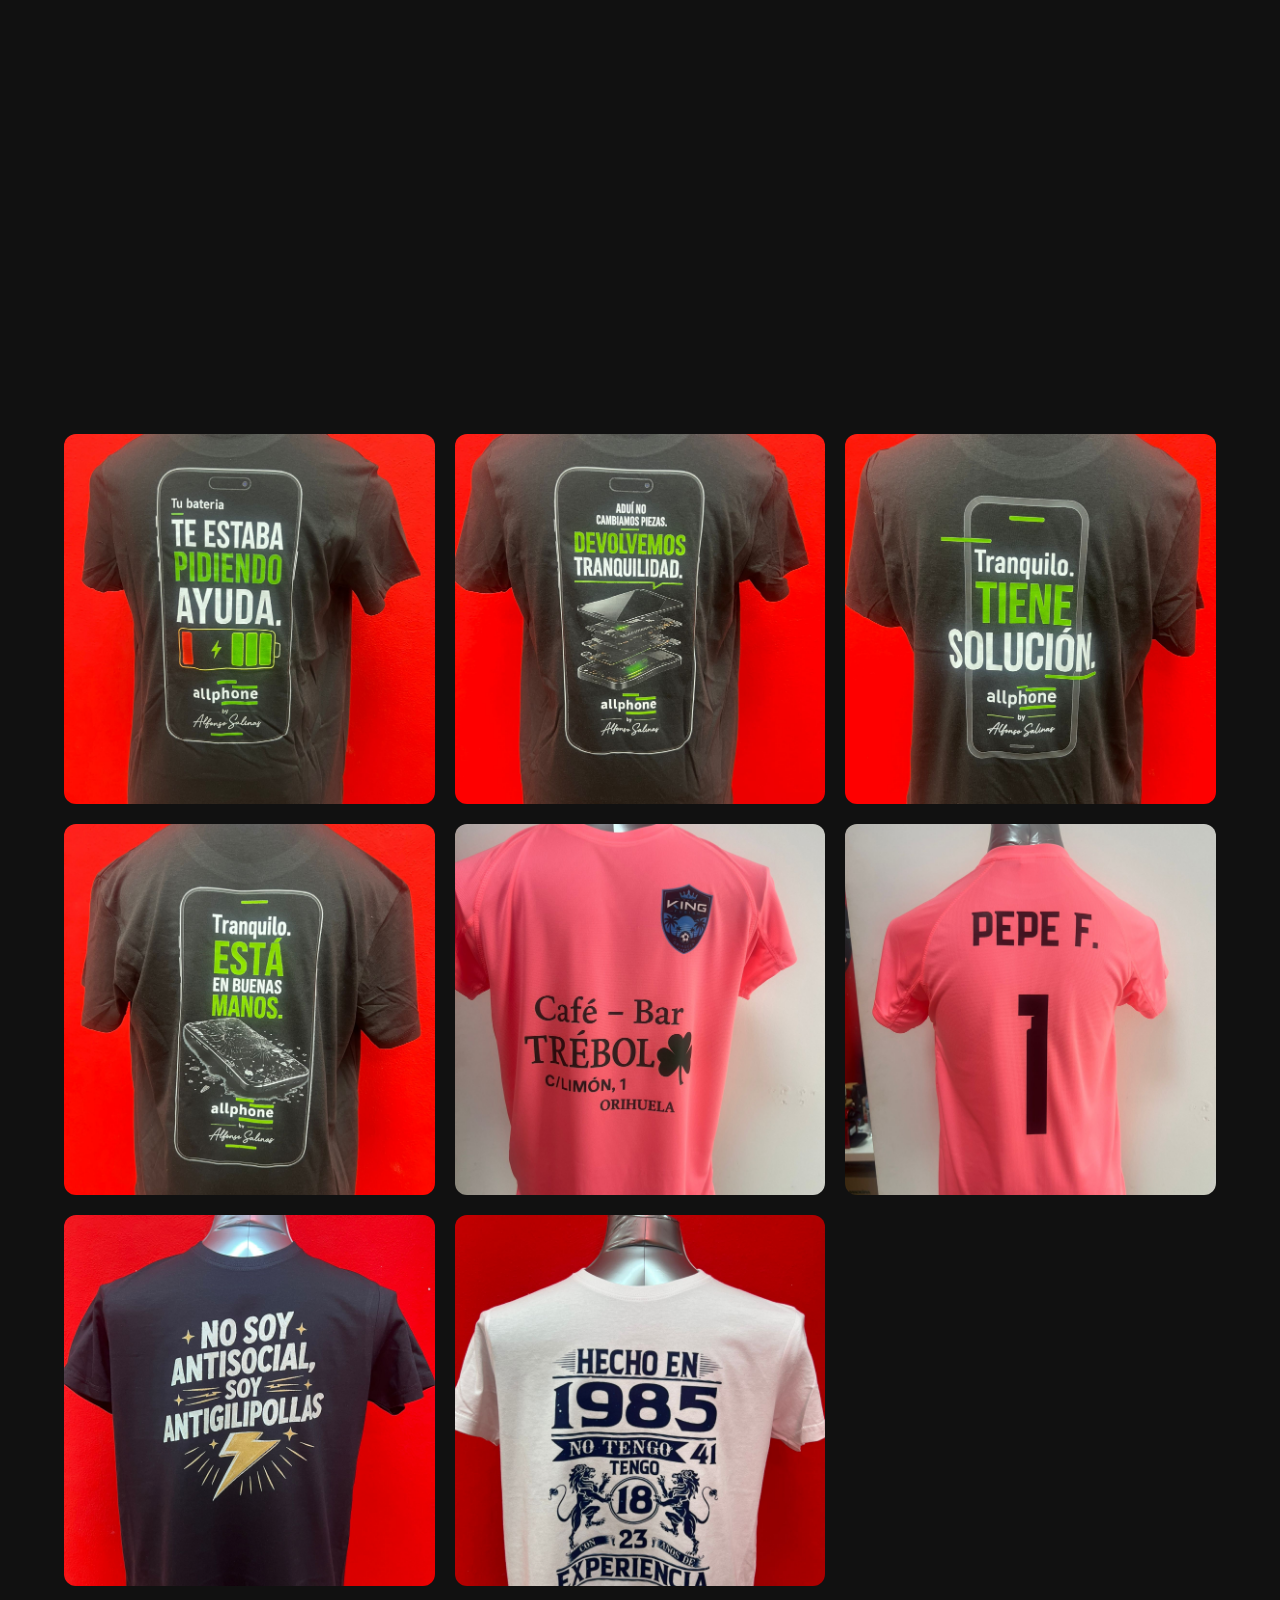
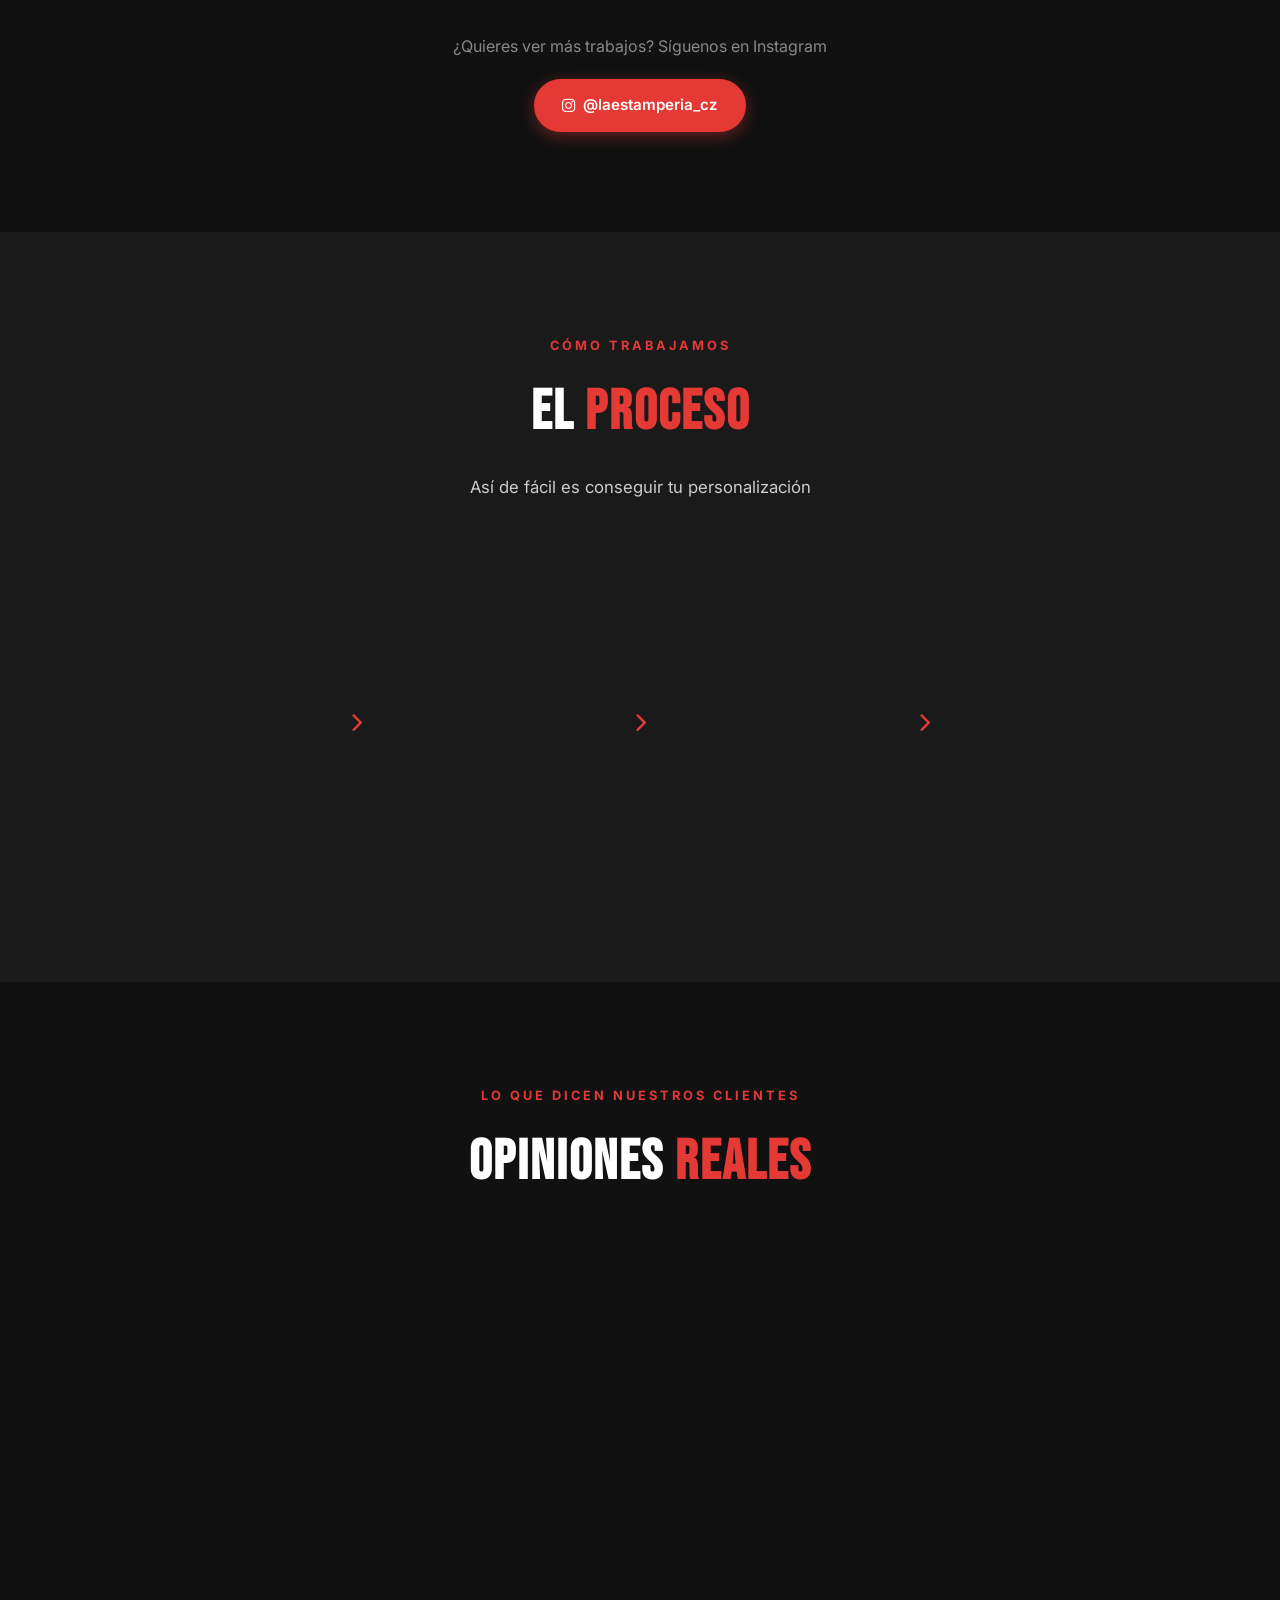
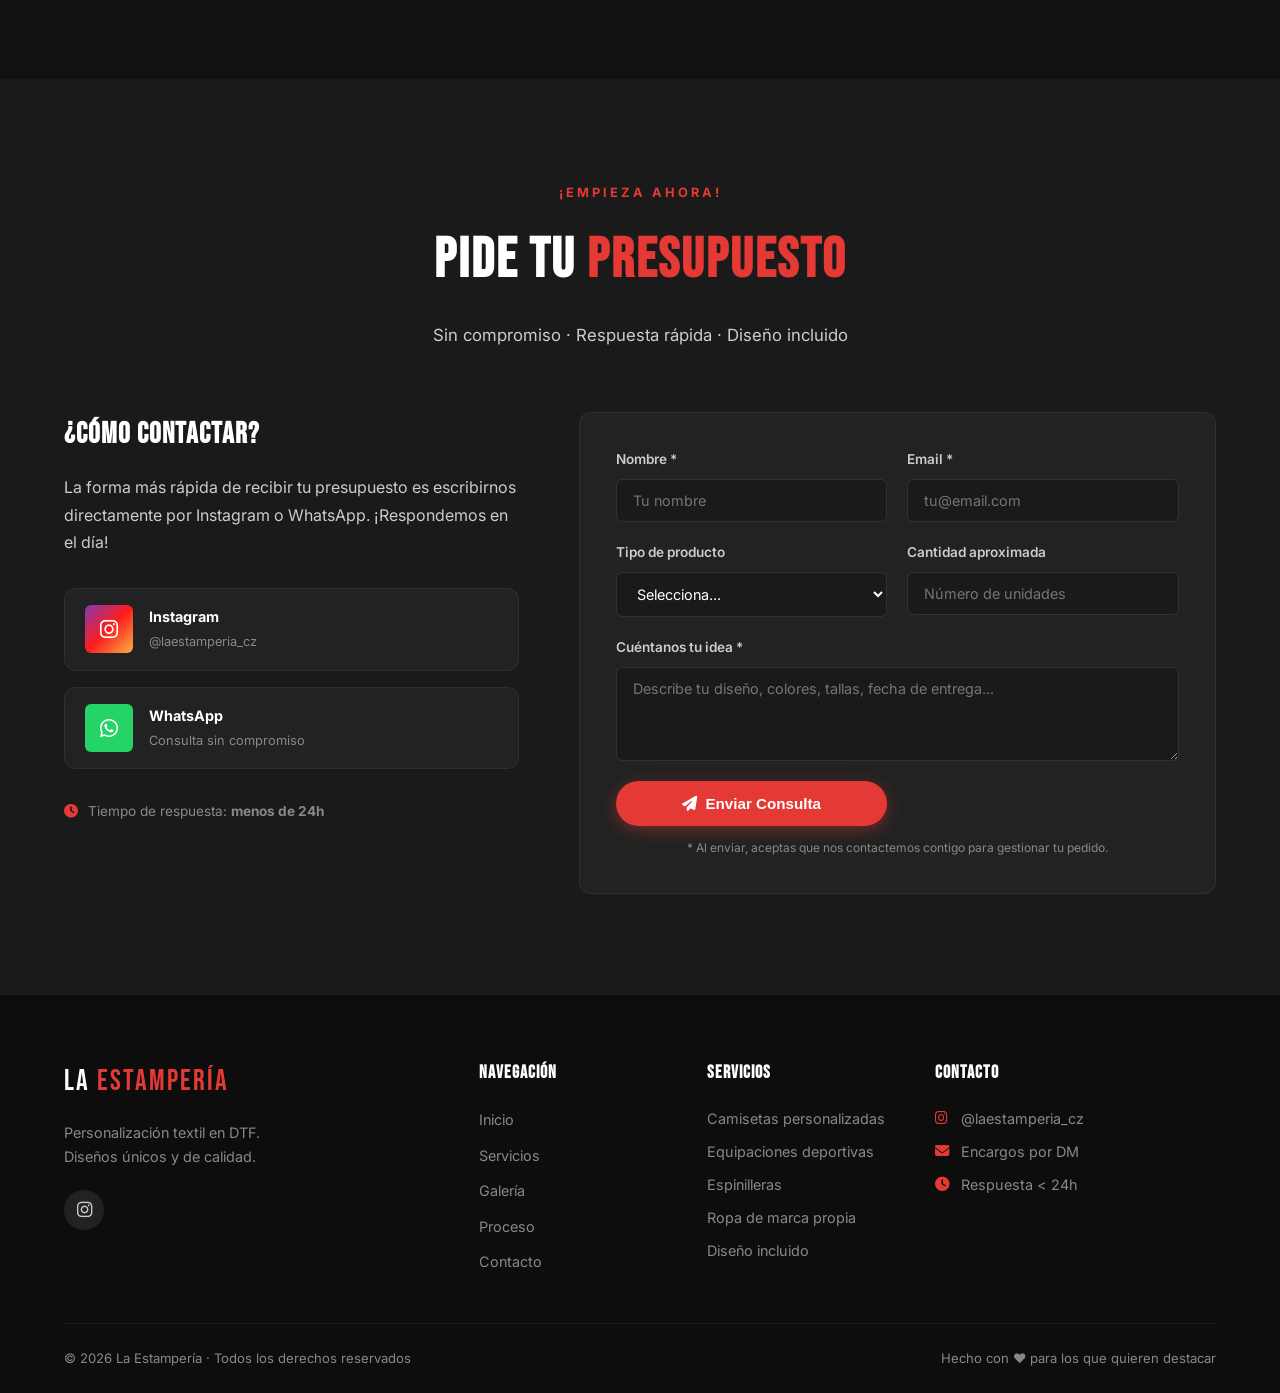
==== commit 6f9fdd35: "feat: añadir 17 fotos nuevas a la galería y mejorar visualización espinilleras - Añadidas 17 fotos d" ====
--- a/index.html
+++ b/index.html
@@ -215,11 +215,27 @@
       <div class="gallery-grid" id="gallery-grid">
         <div class="gallery-item" data-category="futbol"><img src="img/uniforme-redovan.jpg" alt="Equipación Fútbol Sala" class="gallery-img" /><div class="gallery-overlay"><p>Equipación completa personalizada</p></div></div>
         <div class="gallery-item" data-category="camisetas"><img src="img/camiseta-bear.jpg" alt="Camiseta Personalizada" class="gallery-img" /><div class="gallery-overlay"><p>Diseño a medida del cliente</p></div></div>
-        <div class="gallery-item" data-category="espi"><img src="img/espinilleras-neymar.jpg" alt="Espinilleras DTF" class="gallery-img" /><div class="gallery-overlay"><p>Espinilleras con foto personalizada</p></div></div>
+        <div class="gallery-item" data-category="espi"><img src="img/espinilleras-neymar.jpg" alt="Espinilleras DTF" class="gallery-img gallery-img-contain" /><div class="gallery-overlay"><p>Espinilleras con foto personalizada</p></div></div>
         <div class="gallery-item" data-category="camisetas"><img src="img/camisetas-grupo.jpg" alt="Ropa de Marca" class="gallery-img" /><div class="gallery-overlay"><p>Línea de ropa propia</p></div></div>
-        <div class="gallery-item" data-category="futbol"><img src="img/camisetas-grupo.jpg" alt="Uniformes de Equipo" class="gallery-img" /><div class="gallery-overlay"><p>Uniformes con nombre y número</p></div></div>
         <div class="gallery-item" data-category="espi"><img src="img/espinillera1.jpg" alt="Espinilleras Colección" class="gallery-img" /><div class="gallery-overlay"><p>Colección especial personalizada</p></div></div>
         <div class="gallery-item" data-category="espi"><img src="img/espinillera2.jpg" alt="Espinilleras a Medida" class="gallery-img" /><div class="gallery-overlay"><p>Espinilleras personalizadas DTF</p></div></div>
+        <div class="gallery-item" data-category="camisetas"><img src="img/01be7e19-dce9-4201-83ae-8e025d7be20a.jpg" alt="Camiseta Fin de Curso" class="gallery-img" /><div class="gallery-overlay"><p>Camiseta fin de curso personalizada</p></div></div>
+        <div class="gallery-item" data-category="camisetas"><img src="img/f42c1ec8-439f-44ec-ba4b-abb8a5cfef08.jpg" alt="Camiseta Promoción" class="gallery-img" /><div class="gallery-overlay"><p>Camiseta promoción con todos los nombres</p></div></div>
+        <div class="gallery-item" data-category="futbol"><img src="img/cd2e6542-f704-4fd1-9ffd-da476ad84a4b.jpg" alt="Camiseta Campeones de Liga" class="gallery-img" /><div class="gallery-overlay"><p>Campeones de Liga · Ascenso a Preferente</p></div></div>
+        <div class="gallery-item" data-category="futbol"><img src="img/70b9cc47-2ea0-4bcd-a5ca-d0ede41e37c2.jpg" alt="Camiseta Ascenso Preferente" class="gallery-img" /><div class="gallery-overlay"><p>Camiseta especial con plantilla completa</p></div></div>
+        <div class="gallery-item" data-category="camisetas"><img src="img/e35b35ae-6b1a-4922-b4ca-0099e31b8ec7.jpg" alt="Camiseta Fila Nao Victoria" class="gallery-img" /><div class="gallery-overlay"><p>Diseño personalizado Fila Nao Victoria</p></div></div>
+        <div class="gallery-item" data-category="camisetas"><img src="img/452bfd25-237a-4618-9381-49bb29fff5b2.jpg" alt="Camiseta Logo Corporativo" class="gallery-img" /><div class="gallery-overlay"><p>Camiseta con logo corporativo</p></div></div>
+        <div class="gallery-item" data-category="futbol"><img src="img/ec48cecf-85c5-4aa5-862e-7c8a1baa8d87.jpg" alt="Camiseta Campeones Veteranos" class="gallery-img" /><div class="gallery-overlay"><p>Campeones Liga Veteranos 2025/2026</p></div></div>
+        <div class="gallery-item" data-category="camisetas"><img src="img/f44af7da-a0d4-41ba-b260-01a34cc2f2de.jpg" alt="Camiseta Smiley" class="gallery-img" /><div class="gallery-overlay"><p>Diseño divertido personalizado</p></div></div>
+        <div class="gallery-item" data-category="camisetas"><img src="img/71961ed5-6fef-4dd9-9402-e75b2e07717f.jpg" alt="Camiseta Allphone" class="gallery-img" /><div class="gallery-overlay"><p>Camiseta de empresa Allphone</p></div></div>
+        <div class="gallery-item" data-category="camisetas"><img src="img/d30f8640-3f8a-4714-ad38-c5b7f73e6193.jpg" alt="Camiseta Allphone Batería" class="gallery-img" /><div class="gallery-overlay"><p>Colección camisetas Allphone</p></div></div>
+        <div class="gallery-item" data-category="camisetas"><img src="img/67844744-ec42-4228-9f98-d5edf2aada49.jpg" alt="Camiseta Allphone Tranquilidad" class="gallery-img" /><div class="gallery-overlay"><p>Colección camisetas Allphone</p></div></div>
+        <div class="gallery-item" data-category="camisetas"><img src="img/ac1a68e0-6c8d-467f-98fb-50957637b6ad.jpg" alt="Camiseta Allphone Solución" class="gallery-img" /><div class="gallery-overlay"><p>Colección camisetas Allphone</p></div></div>
+        <div class="gallery-item" data-category="camisetas"><img src="img/c55090b0-9b46-46d1-b57f-6f4a95ec82c9.jpg" alt="Camiseta Allphone Buenas Manos" class="gallery-img" /><div class="gallery-overlay"><p>Colección camisetas Allphone</p></div></div>
+        <div class="gallery-item" data-category="futbol"><img src="img/7ea303fd-415c-4b61-971e-858c2af634cc.jpg" alt="Camiseta Deportiva King Fusion" class="gallery-img" /><div class="gallery-overlay"><p>Equipación deportiva King Fusion Orihuela</p></div></div>
+        <div class="gallery-item" data-category="futbol"><img src="img/4bd2c2b8-e489-4144-a067-37a0f82d4dc4.jpg" alt="Camiseta Deportiva con Dorsal" class="gallery-img" /><div class="gallery-overlay"><p>Camiseta deportiva con nombre y número</p></div></div>
+        <div class="gallery-item" data-category="camisetas"><img src="img/e4829545-91f5-44c3-a6bc-674d522d0414.jpg" alt="Camiseta Frase Divertida" class="gallery-img" /><div class="gallery-overlay"><p>Camiseta con frase personalizada</p></div></div>
+        <div class="gallery-item" data-category="camisetas"><img src="img/1a97867f-bc68-4729-bbda-6b1e789eb04c.jpg" alt="Camiseta Cumpleaños 1985" class="gallery-img" /><div class="gallery-overlay"><p>Camiseta de cumpleaños personalizada</p></div></div>
       </div>
       <div class="gallery-cta">
         <p>¿Quieres ver más trabajos? Síguenos en Instagram</p>
@@ -277,7 +293,7 @@
           <p>La forma más rápida de recibir tu presupuesto es escribirnos directamente por Instagram o WhatsApp. ¡Respondemos en el día!</p>
           <div class="contact-methods">
             <a href="https://www.instagram.com/laestamperia_cz" target="_blank" rel="noopener" class="contact-method"><div class="contact-icon instagram-icon"><i class="fab fa-instagram"></i></div><div><strong>Instagram</strong><span>@laestamperia_cz</span></div></a>
-            <a href="https://wa.me/?text=Hola%2C%20me%20interesa%20un%20presupuesto%20para%20personalización%20textil" target="_blank" rel="noopener" class="contact-method"><div class="contact-icon whatsapp-icon"><i class="fab fa-whatsapp"></i></div><div><strong>WhatsApp</strong><span>Consulta sin compromiso</span></div></a>
+            <a href="https://wa.me/34658877468?text=Hola%2C%20me%20interesa%20un%20presupuesto%20para%20personalización%20textil" target="_blank" rel="noopener" class="contact-method"><div class="contact-icon whatsapp-icon"><i class="fab fa-whatsapp"></i></div><div><strong>WhatsApp</strong><span>Consulta sin compromiso</span></div></a>
           </div>
           <div class="contact-note"><i class="fas fa-clock"></i><p>Tiempo de respuesta: <strong>menos de 24h</strong></p></div>
         </div>
--- a/styles.css
+++ b/styles.css
@@ -89,6 +89,7 @@
 .gallery-item:hover { transform: scale(1.02); }
 .gallery-item:hover .gallery-overlay { opacity: 1; }
 .gallery-img { width: 100%; height: 100%; object-fit: cover; display: block; }
+.gallery-img-contain { object-fit: contain; background: #111; }
 .gallery-placeholder { width: 100%; height: 100%; display: flex; flex-direction: column; align-items: center; justify-content: center; gap: 12px; font-size: 3rem; font-weight: 600; }
 .gallery-placeholder span { font-size: 0.85rem; font-family: var(--font-display); letter-spacing: 1px; }
 .futbol-1 { background: linear-gradient(135deg,#1a1a2e,#16213e); color: #4fc3f7; }
